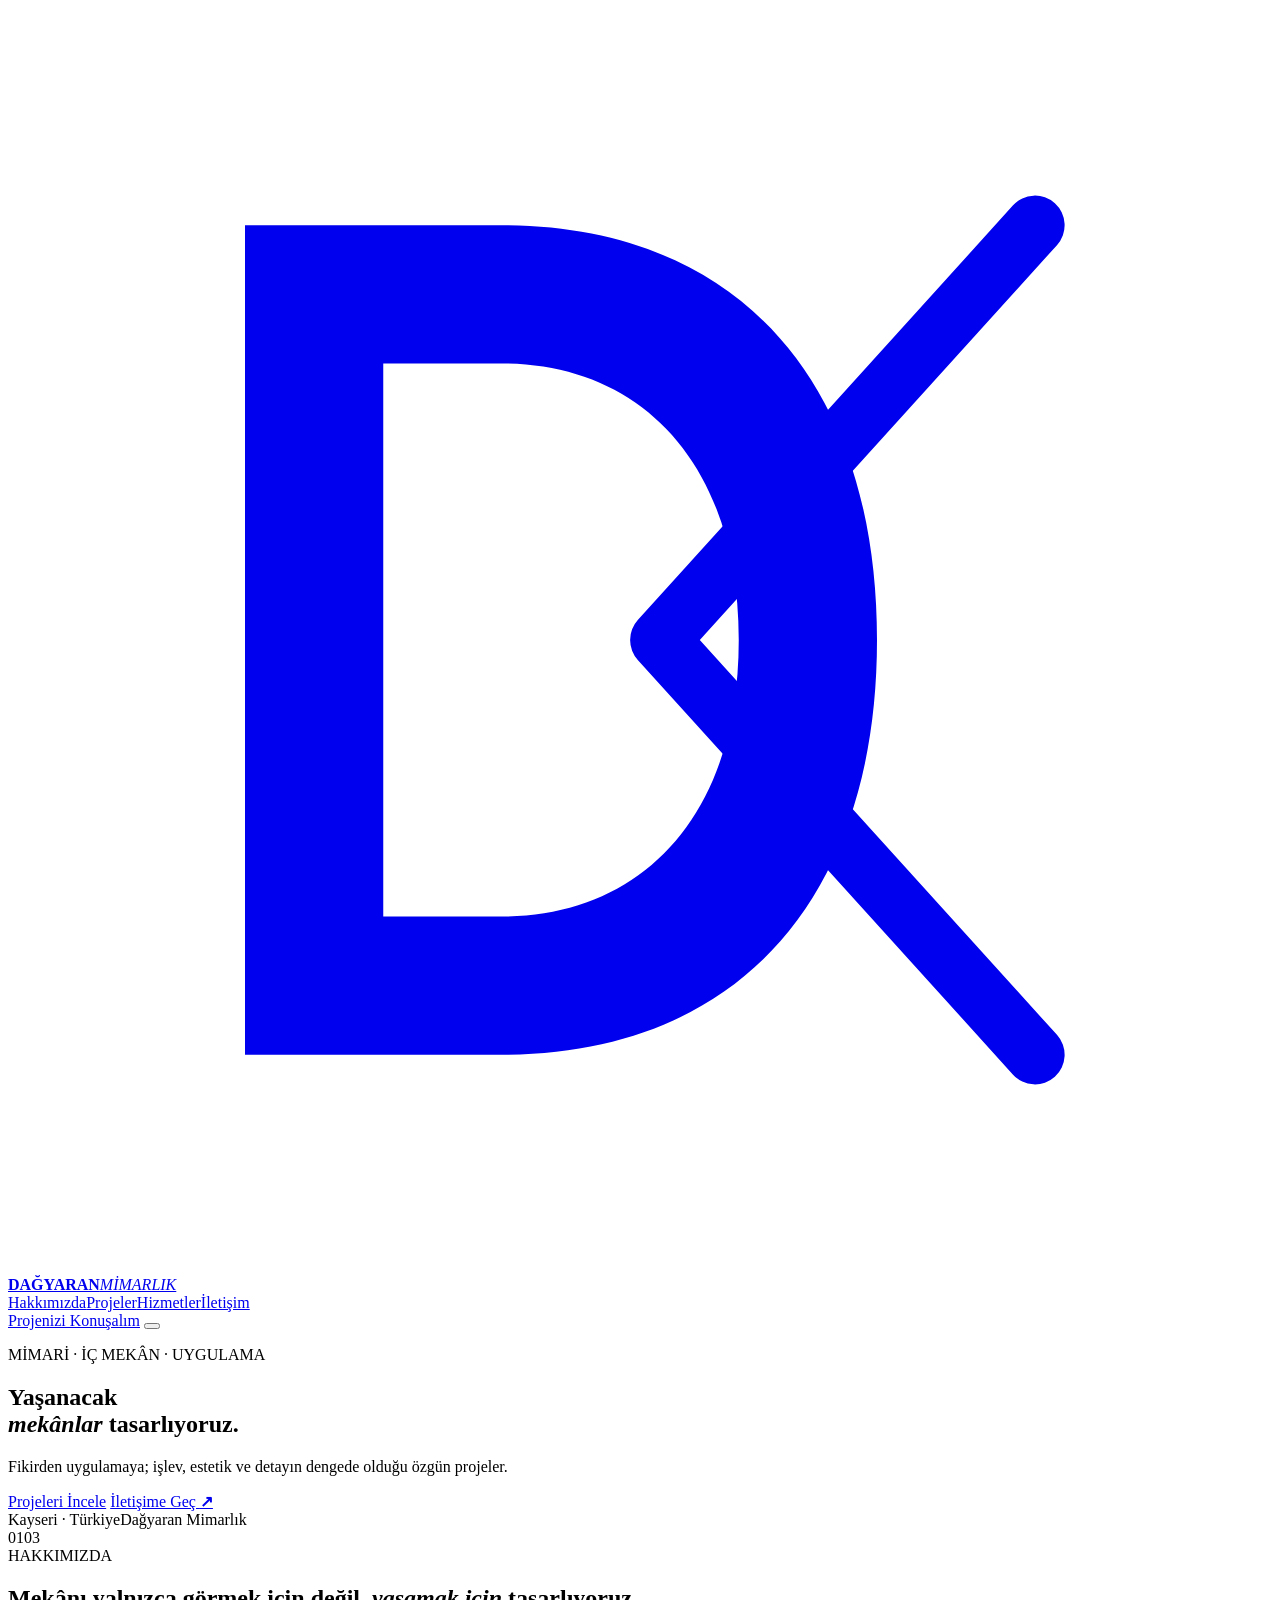
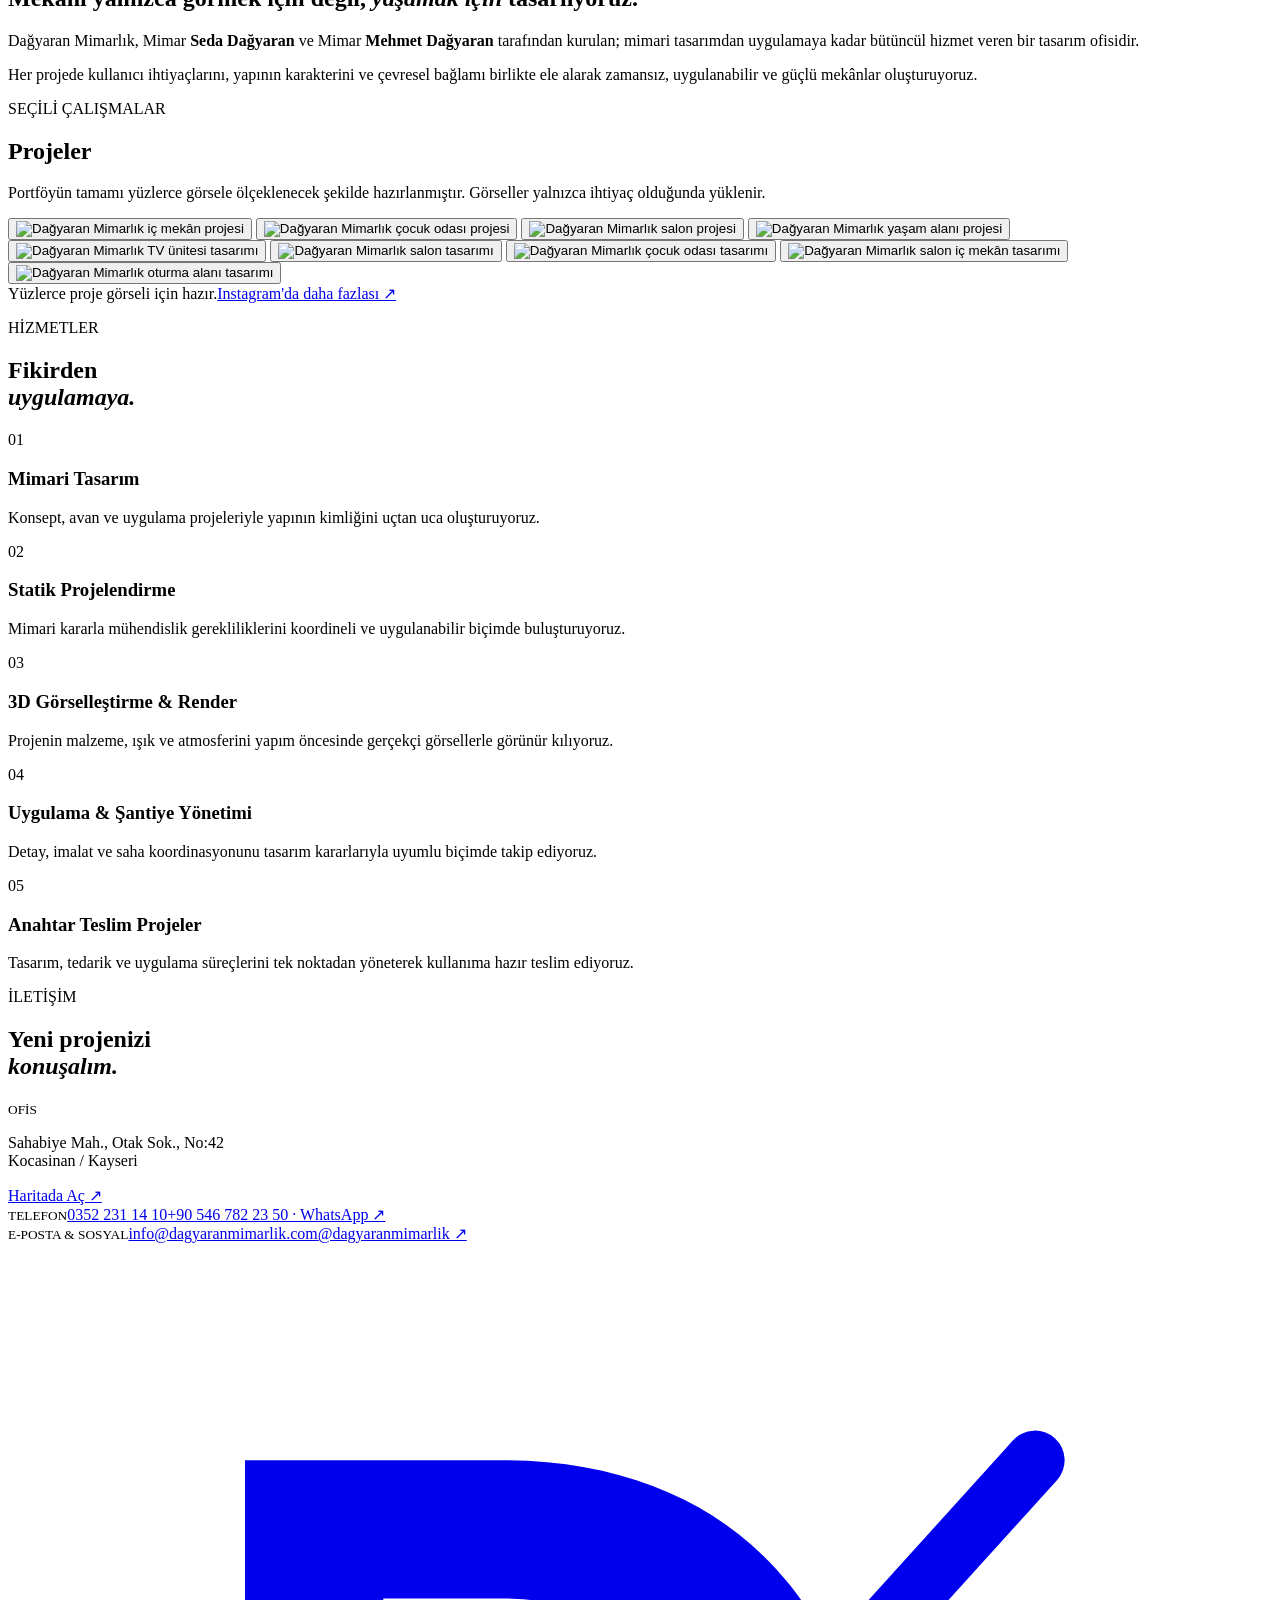
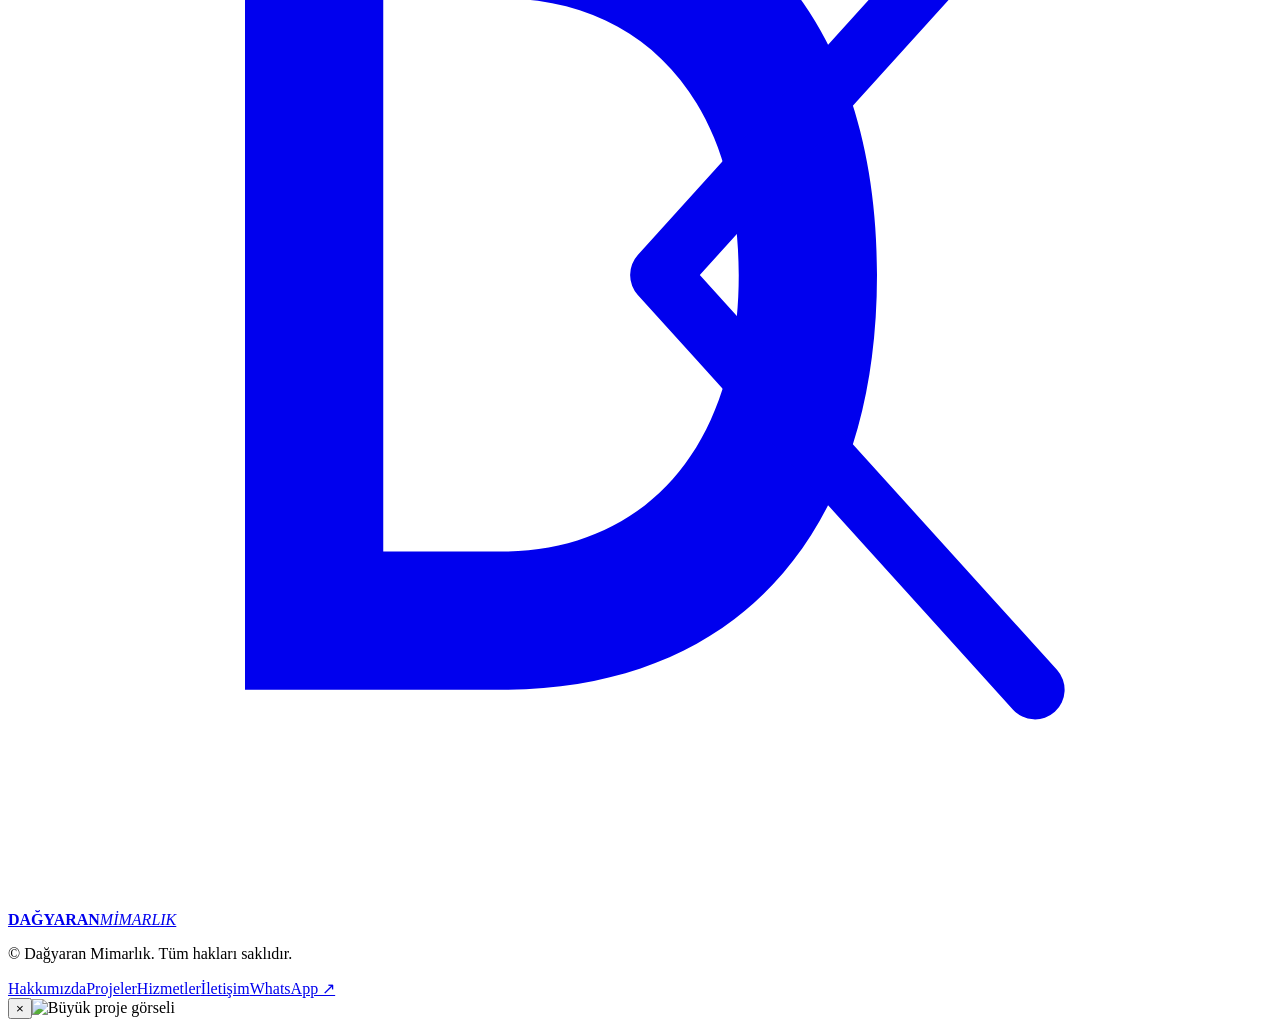
==== index.html @ 9c173f2d "Initial Dağyaran Mimarlık website" ====
<!doctype html>
<html lang="tr">
<head>
  <meta charset="utf-8" />
  <meta name="viewport" content="width=device-width,initial-scale=1" />
  <meta name="description" content="Dağyaran Mimarlık — Mimari tasarım, statik projelendirme, gerçekçi 3D görselleştirme, uygulama ve anahtar teslim projeler. Kayseri." />
  <meta name="theme-color" content="#11110f" />
  <title>Dağyaran Mimarlık | Kayseri</title>
  <link rel="preconnect" href="https://fonts.googleapis.com">
  <link rel="preconnect" href="https://fonts.gstatic.com" crossorigin>
  <link href="https://fonts.googleapis.com/css2?family=Manrope:wght@300;400;500;600&family=Playfair+Display:ital,wght@0,400;1,400&display=swap" rel="stylesheet">
  <link rel="stylesheet" href="styles.css" />
</head>
<body>
  <div class="noise" aria-hidden="true"></div>
  <header class="site-header" id="top">
    <a class="brand" href="#top" aria-label="Dağyaran Mimarlık ana sayfa">
      <span class="brand-mark" aria-hidden="true">
        <svg viewBox="0 0 64 64"><path d="M12 11v42h13c12 0 19-8 19-21S37 11 25 11H12Zm7 7h6c7 0 12 5 12 14s-5 14-12 14h-6V18Z" fill="currentColor"/><path d="M52 11 33 32l19 21" fill="none" stroke="currentColor" stroke-width="3" stroke-linecap="round" stroke-linejoin="round"/></svg>
      </span>
      <span class="brand-text"><strong>DAĞYARAN</strong><em>MİMARLIK</em></span>
    </a>
    <nav class="desktop-nav" aria-label="Ana menü">
      <a href="#about">Hakkımızda</a><a href="#projects">Projeler</a><a href="#services">Hizmetler</a><a href="#contact">İletişim</a>
    </nav>
    <a class="header-cta" href="https://wa.me/905467822350" target="_blank" rel="noreferrer">Projenizi Konuşalım</a>
    <button class="menu-btn" aria-label="Menüyü aç" aria-expanded="false"><span></span><span></span></button>
  </header>

  <main>
    <section class="hero" aria-label="Dağyaran Mimarlık">
      <div class="hero-slider" aria-hidden="true">
        <div class="hero-slide active" style="background-image:url('assets/projects/project-01.jpg')"></div>
        <div class="hero-slide" style="background-image:url('assets/projects/project-04.jpg')"></div>
        <div class="hero-slide" style="background-image:url('assets/projects/project-06.jpg')"></div>
      </div>
      <div class="hero-overlay"></div>
      <div class="hero-content reveal">
        <p class="eyebrow">MİMARİ · İÇ MEKÂN · UYGULAMA</p>
        <h1>Yaşanacak<br><em>mekânlar</em> tasarlıyoruz.</h1>
        <p class="hero-copy">Fikirden uygulamaya; işlev, estetik ve detayın dengede olduğu özgün projeler.</p>
        <div class="hero-actions">
          <a class="button light" href="#projects">Projeleri İncele</a>
          <a class="text-link" href="#contact">İletişime Geç <b>↗</b></a>
        </div>
      </div>
      <div class="hero-side reveal delay-1"><span>Kayseri · Türkiye</span><span>Dağyaran Mimarlık</span></div>
      <div class="hero-counter"><span id="slideNo">01</span><i></i><span>03</span></div>
    </section>

    <section class="statement section" id="about">
      <div class="section-kicker reveal">HAKKIMIZDA</div>
      <div class="statement-grid">
        <h2 class="reveal">Mekânı yalnızca görmek için değil, <em>yaşamak için</em> tasarlıyoruz.</h2>
        <div class="statement-copy reveal delay-1">
          <p>Dağyaran Mimarlık, Mimar <strong>Seda Dağyaran</strong> ve Mimar <strong>Mehmet Dağyaran</strong> tarafından kurulan; mimari tasarımdan uygulamaya kadar bütüncül hizmet veren bir tasarım ofisidir.</p>
          <p>Her projede kullanıcı ihtiyaçlarını, yapının karakterini ve çevresel bağlamı birlikte ele alarak zamansız, uygulanabilir ve güçlü mekânlar oluşturuyoruz.</p>
        </div>
      </div>
    </section>

    <section class="projects section" id="projects">
      <div class="section-head reveal">
        <div><p class="section-kicker">SEÇİLİ ÇALIŞMALAR</p><h2>Projeler</h2></div>
        <p>Portföyün tamamı yüzlerce görsele ölçeklenecek şekilde hazırlanmıştır. Görseller yalnızca ihtiyaç olduğunda yüklenir.</p>
      </div>
      <div class="gallery" id="gallery">
        <button class="gallery-item tall reveal" data-full="assets/projects/project-01.jpg" aria-label="Proje görselini büyüt"><img loading="lazy" src="assets/projects/project-01.jpg" alt="Dağyaran Mimarlık iç mekân projesi" /></button>
        <button class="gallery-item reveal delay-1" data-full="assets/projects/project-02.jpg" aria-label="Proje görselini büyüt"><img loading="lazy" src="assets/projects/project-02.jpg" alt="Dağyaran Mimarlık çocuk odası projesi" /></button>
        <button class="gallery-item reveal delay-2" data-full="assets/projects/project-03.jpg" aria-label="Proje görselini büyüt"><img loading="lazy" src="assets/projects/project-03.jpg" alt="Dağyaran Mimarlık salon projesi" /></button>
        <button class="gallery-item wide reveal" data-full="assets/projects/project-04.jpg" aria-label="Proje görselini büyüt"><img loading="lazy" src="assets/projects/project-04.jpg" alt="Dağyaran Mimarlık yaşam alanı projesi" /></button>
        <button class="gallery-item reveal delay-1" data-full="assets/projects/project-05.jpg" aria-label="Proje görselini büyüt"><img loading="lazy" src="assets/projects/project-05.jpg" alt="Dağyaran Mimarlık TV ünitesi tasarımı" /></button>
        <button class="gallery-item tall reveal delay-2" data-full="assets/projects/project-06.jpg" aria-label="Proje görselini büyüt"><img loading="lazy" src="assets/projects/project-06.jpg" alt="Dağyaran Mimarlık salon tasarımı" /></button>
        <button class="gallery-item reveal" data-full="assets/projects/project-07.jpg" aria-label="Proje görselini büyüt"><img loading="lazy" src="assets/projects/project-07.jpg" alt="Dağyaran Mimarlık çocuk odası tasarımı" /></button>
        <button class="gallery-item wide reveal delay-1" data-full="assets/projects/project-08.jpg" aria-label="Proje görselini büyüt"><img loading="lazy" src="assets/projects/project-08.jpg" alt="Dağyaran Mimarlık salon iç mekân tasarımı" /></button>
        <button class="gallery-item reveal delay-2" data-full="assets/projects/project-09.jpg" aria-label="Proje görselini büyüt"><img loading="lazy" src="assets/projects/project-09.jpg" alt="Dağyaran Mimarlık oturma alanı tasarımı" /></button>
      </div>
      <div class="projects-note reveal"><span>Yüzlerce proje görseli için hazır.</span><a href="https://www.instagram.com/dagyaranmimarlik/" target="_blank" rel="noreferrer">Instagram'da daha fazlası ↗</a></div>
    </section>

    <section class="services" id="services">
      <div class="services-inner section">
        <div class="services-title reveal"><p class="section-kicker light">HİZMETLER</p><h2>Fikirden<br><em>uygulamaya.</em></h2></div>
        <div class="service-list reveal delay-1">
          <div><span>01</span><h3>Mimari Tasarım</h3><p>Konsept, avan ve uygulama projeleriyle yapının kimliğini uçtan uca oluşturuyoruz.</p></div>
          <div><span>02</span><h3>Statik Projelendirme</h3><p>Mimari kararla mühendislik gerekliliklerini koordineli ve uygulanabilir biçimde buluşturuyoruz.</p></div>
          <div><span>03</span><h3>3D Görselleştirme & Render</h3><p>Projenin malzeme, ışık ve atmosferini yapım öncesinde gerçekçi görsellerle görünür kılıyoruz.</p></div>
          <div><span>04</span><h3>Uygulama & Şantiye Yönetimi</h3><p>Detay, imalat ve saha koordinasyonunu tasarım kararlarıyla uyumlu biçimde takip ediyoruz.</p></div>
          <div><span>05</span><h3>Anahtar Teslim Projeler</h3><p>Tasarım, tedarik ve uygulama süreçlerini tek noktadan yöneterek kullanıma hazır teslim ediyoruz.</p></div>
        </div>
      </div>
    </section>

    <section class="contact section" id="contact">
      <div class="contact-title reveal"><p class="section-kicker">İLETİŞİM</p><h2>Yeni projenizi<br><em>konuşalım.</em></h2></div>
      <div class="contact-grid reveal delay-1">
        <div><small>OFİS</small><p>Sahabiye Mah., Otak Sok., No:42<br>Kocasinan / Kayseri</p><a href="https://www.google.com/maps/search/?api=1&query=Sahabiye+Mah.+Otak+Sok.+No%3A42+Kocasinan+Kayseri" target="_blank" rel="noreferrer">Haritada Aç ↗</a></div>
        <div><small>TELEFON</small><a href="tel:+903522311410">0352 231 14 10</a><a href="https://wa.me/905467822350" target="_blank" rel="noreferrer">+90 546 782 23 50 · WhatsApp ↗</a></div>
        <div><small>E-POSTA & SOSYAL</small><a href="mailto:info@dagyaranmimarlik.com">info@dagyaranmimarlik.com</a><a href="https://www.instagram.com/dagyaranmimarlik/" target="_blank" rel="noreferrer">@dagyaranmimarlik ↗</a></div>
      </div>
    </section>
  </main>

  <footer>
    <a class="brand footer-brand" href="#top"><span class="brand-mark"><svg viewBox="0 0 64 64"><path d="M12 11v42h13c12 0 19-8 19-21S37 11 25 11H12Zm7 7h6c7 0 12 5 12 14s-5 14-12 14h-6V18Z" fill="currentColor"/><path d="M52 11 33 32l19 21" fill="none" stroke="currentColor" stroke-width="3" stroke-linecap="round" stroke-linejoin="round"/></svg></span><span class="brand-text"><strong>DAĞYARAN</strong><em>MİMARLIK</em></span></a>
    <p>© <span id="year"></span> Dağyaran Mimarlık. Tüm hakları saklıdır.</p>
  </footer>

  <div class="mobile-menu" aria-hidden="true"><a href="#about">Hakkımızda</a><a href="#projects">Projeler</a><a href="#services">Hizmetler</a><a href="#contact">İletişim</a><a href="https://wa.me/905467822350" target="_blank" rel="noreferrer">WhatsApp ↗</a></div>
  <div class="lightbox" aria-hidden="true"><button class="lightbox-close" aria-label="Görseli kapat">×</button><img src="" alt="Büyük proje görseli" /></div>
  <script src="script.js"></script>
</body>
</html>
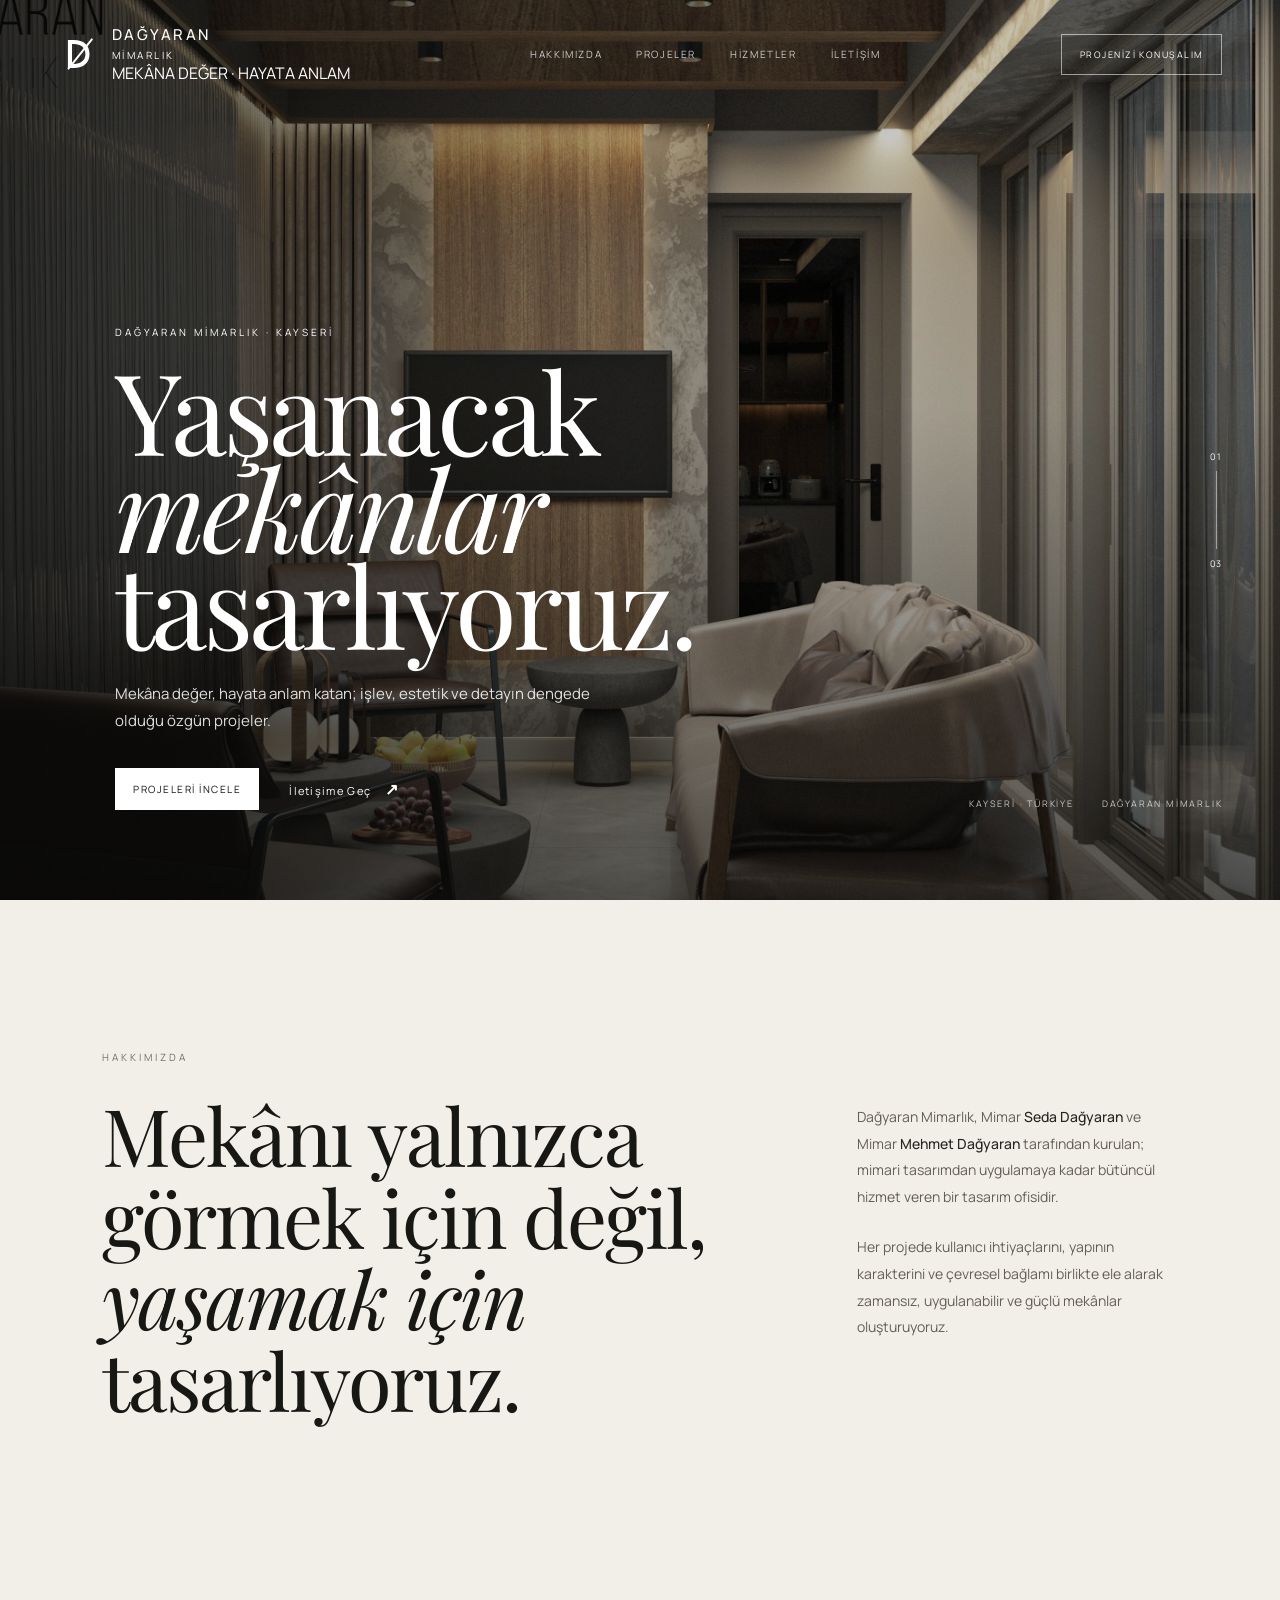
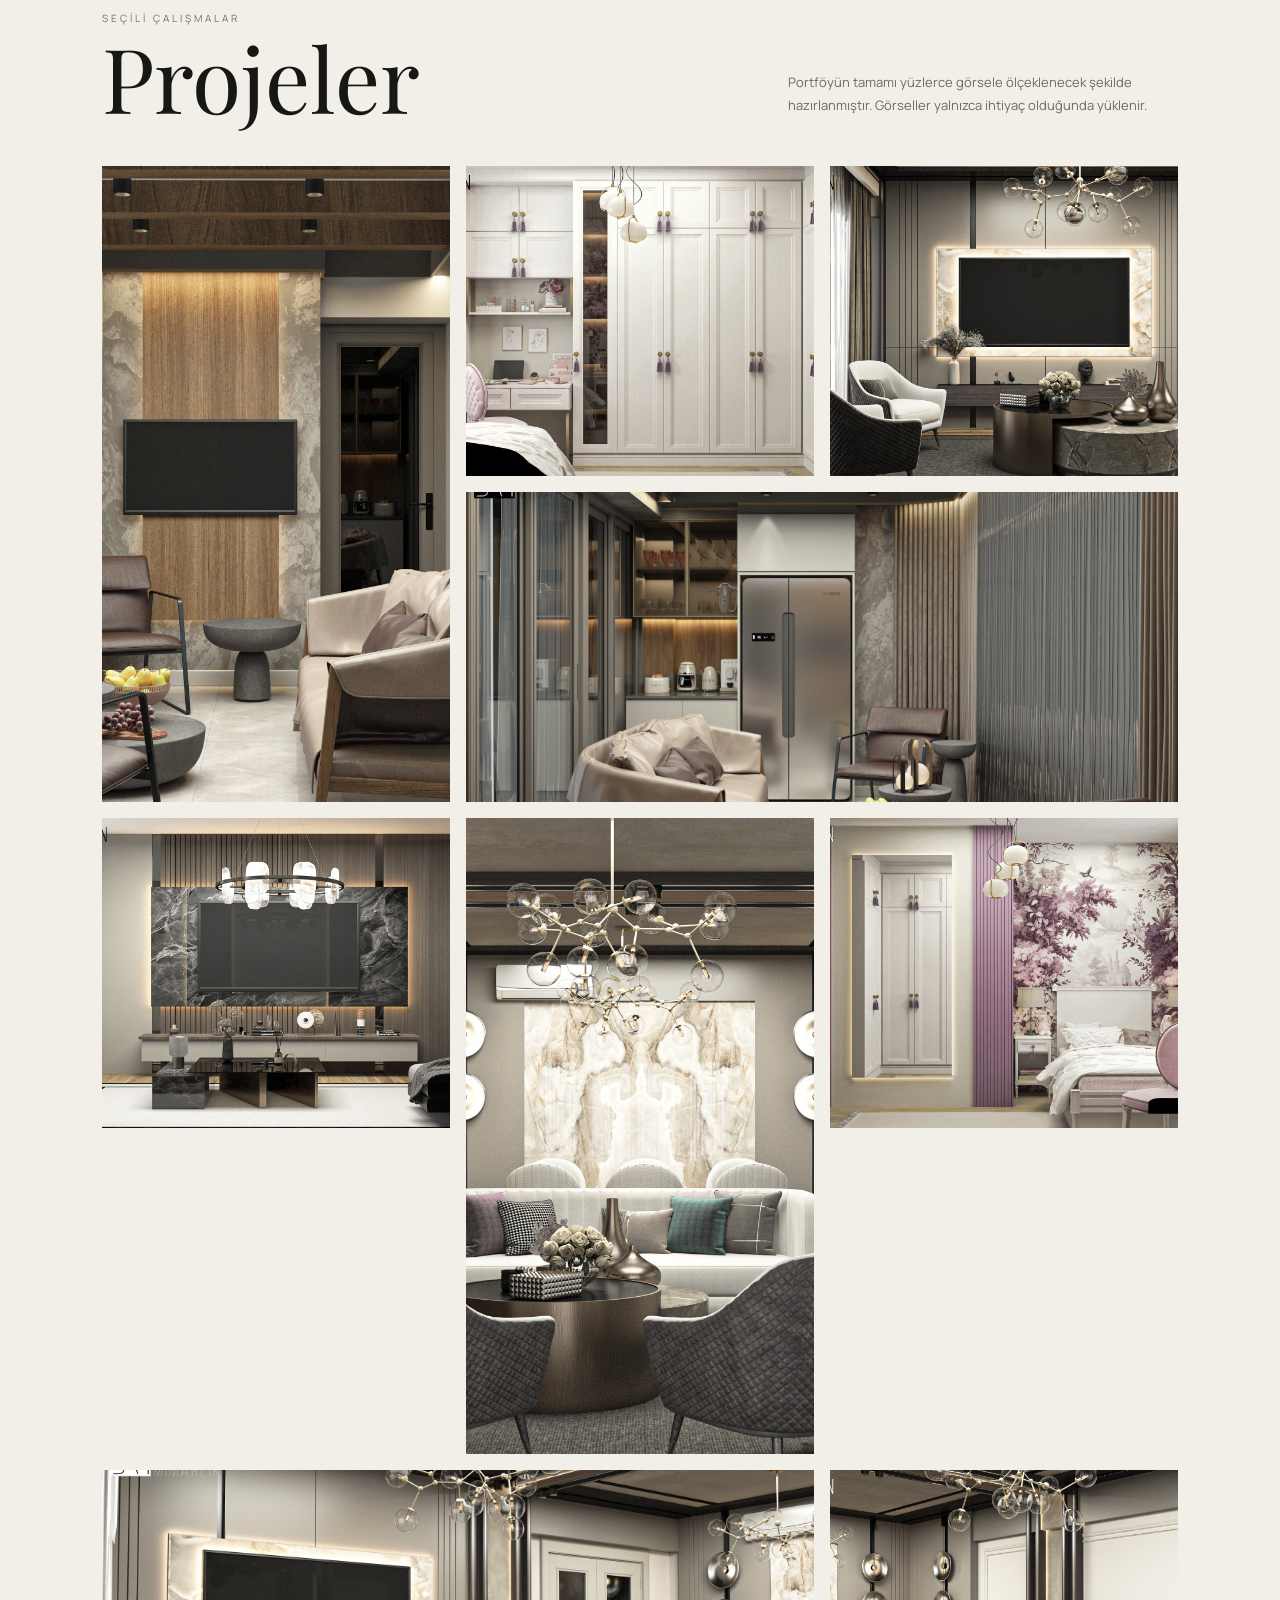
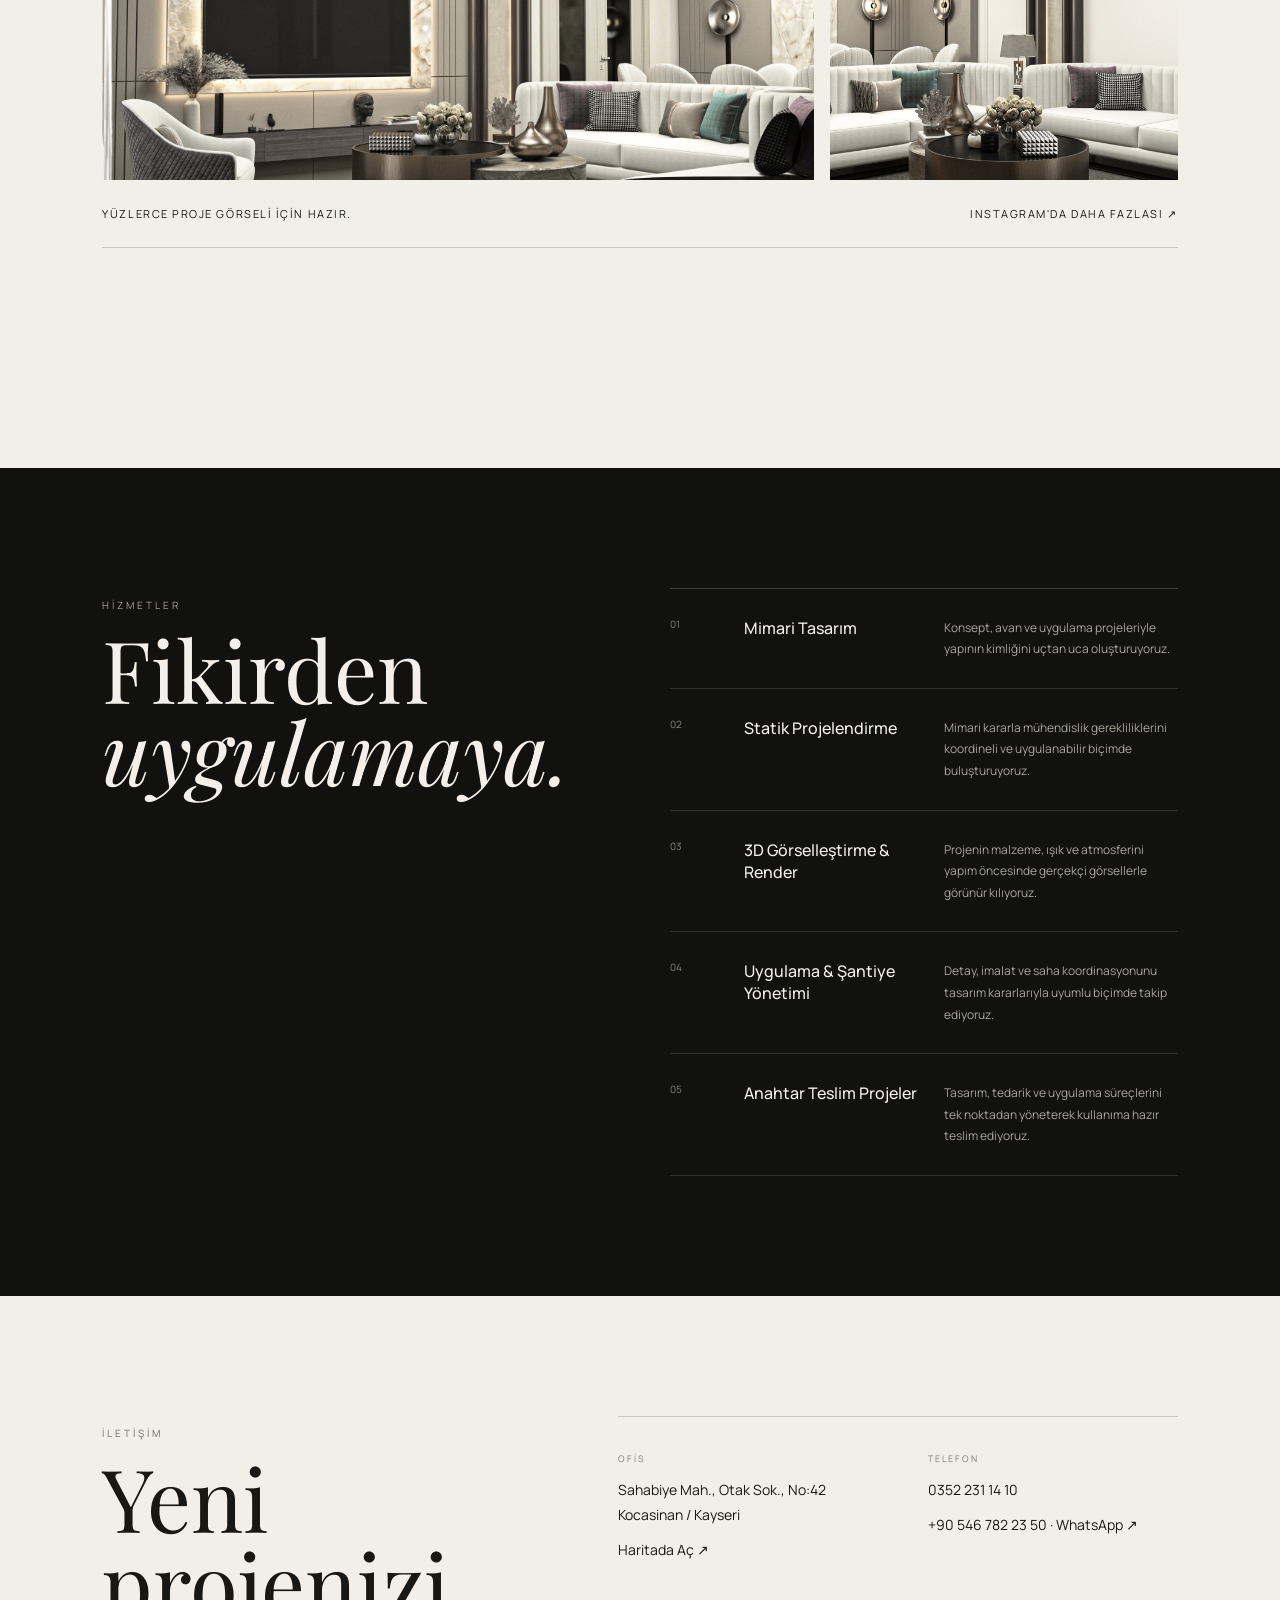
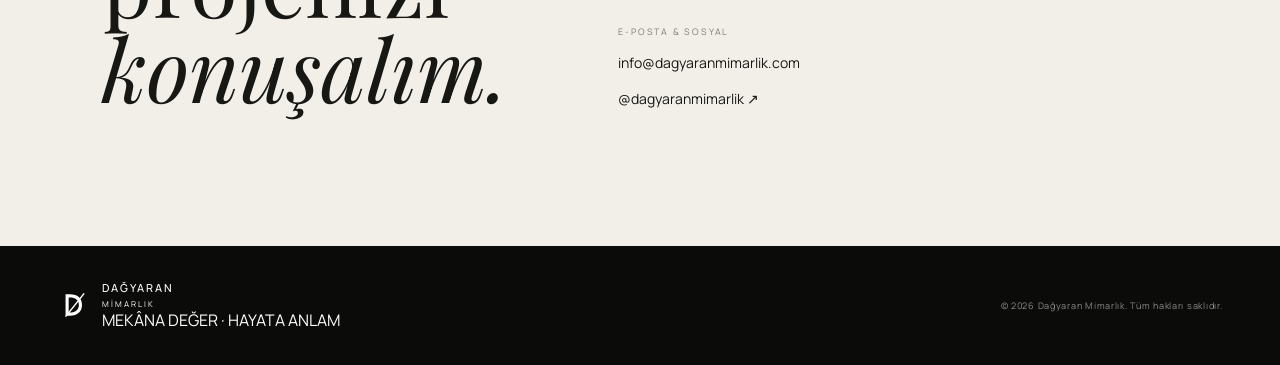
==== commit ac6032b7: "Apply Dağyaran brand identity and monogram" ====
--- a/index.html
+++ b/index.html
@@ -4,11 +4,12 @@
   <meta charset="utf-8" />
   <meta name="viewport" content="width=device-width,initial-scale=1" />
   <meta name="description" content="Dağyaran Mimarlık — Mimari tasarım, statik projelendirme, gerçekçi 3D görselleştirme, uygulama ve anahtar teslim projeler. Kayseri." />
-  <meta name="theme-color" content="#11110f" />
+  <meta name="theme-color" content="#1A1A1A" />
   <title>Dağyaran Mimarlık | Kayseri</title>
   <link rel="preconnect" href="https://fonts.googleapis.com">
   <link rel="preconnect" href="https://fonts.gstatic.com" crossorigin>
   <link href="https://fonts.googleapis.com/css2?family=Manrope:wght@300;400;500;600&family=Playfair+Display:ital,wght@0,400;1,400&display=swap" rel="stylesheet">
+  <link rel="icon" type="image/svg+xml" href="favicon.svg" />
   <link rel="stylesheet" href="styles.css" />
 </head>
 <body>
@@ -16,9 +17,12 @@
   <header class="site-header" id="top">
     <a class="brand" href="#top" aria-label="Dağyaran Mimarlık ana sayfa">
       <span class="brand-mark" aria-hidden="true">
-        <svg viewBox="0 0 64 64"><path d="M12 11v42h13c12 0 19-8 19-21S37 11 25 11H12Zm7 7h6c7 0 12 5 12 14s-5 14-12 14h-6V18Z" fill="currentColor"/><path d="M52 11 33 32l19 21" fill="none" stroke="currentColor" stroke-width="3" stroke-linecap="round" stroke-linejoin="round"/></svg>
+        <svg viewBox="0 0 72 72" role="img" aria-label="Dağyaran monogram">
+          <path d="M17 12v48h10c17 0 27-9 27-24S44 12 27 12H17Zm7 7h3c12 0 20 6 20 17s-8 17-20 17h-3V19Z" fill="currentColor"/>
+          <path d="M58 11 18 61" fill="none" stroke="currentColor" stroke-width="3.4" stroke-linecap="round"/>
+        </svg>
       </span>
-      <span class="brand-text"><strong>DAĞYARAN</strong><em>MİMARLIK</em></span>
+      <span class="brand-lockup"><span class="brand-text"><strong>DAĞYARAN</strong><em>MİMARLIK</em></span><span class="brand-tagline">MEKÂNA DEĞER · HAYATA ANLAM</span></span>
     </a>
     <nav class="desktop-nav" aria-label="Ana menü">
       <a href="#about">Hakkımızda</a><a href="#projects">Projeler</a><a href="#services">Hizmetler</a><a href="#contact">İletişim</a>
@@ -36,9 +40,9 @@
       </div>
       <div class="hero-overlay"></div>
       <div class="hero-content reveal">
-        <p class="eyebrow">MİMARİ · İÇ MEKÂN · UYGULAMA</p>
+        <p class="eyebrow">DAĞYARAN MİMARLIK · KAYSERİ</p>
         <h1>Yaşanacak<br><em>mekânlar</em> tasarlıyoruz.</h1>
-        <p class="hero-copy">Fikirden uygulamaya; işlev, estetik ve detayın dengede olduğu özgün projeler.</p>
+        <p class="hero-copy">Mekâna değer, hayata anlam katan; işlev, estetik ve detayın dengede olduğu özgün projeler.</p>
         <div class="hero-actions">
           <a class="button light" href="#projects">Projeleri İncele</a>
           <a class="text-link" href="#contact">İletişime Geç <b>↗</b></a>
@@ -102,7 +106,7 @@
   </main>
 
   <footer>
-    <a class="brand footer-brand" href="#top"><span class="brand-mark"><svg viewBox="0 0 64 64"><path d="M12 11v42h13c12 0 19-8 19-21S37 11 25 11H12Zm7 7h6c7 0 12 5 12 14s-5 14-12 14h-6V18Z" fill="currentColor"/><path d="M52 11 33 32l19 21" fill="none" stroke="currentColor" stroke-width="3" stroke-linecap="round" stroke-linejoin="round"/></svg></span><span class="brand-text"><strong>DAĞYARAN</strong><em>MİMARLIK</em></span></a>
+    <a class="brand footer-brand" href="#top"><span class="brand-mark"><svg viewBox="0 0 72 72"><path d="M17 12v48h10c17 0 27-9 27-24S44 12 27 12H17Zm7 7h3c12 0 20 6 20 17s-8 17-20 17h-3V19Z" fill="currentColor"/><path d="M58 11 18 61" fill="none" stroke="currentColor" stroke-width="3.4" stroke-linecap="round"/></svg></span><span class="brand-lockup"><span class="brand-text"><strong>DAĞYARAN</strong><em>MİMARLIK</em></span><span class="brand-tagline">MEKÂNA DEĞER · HAYATA ANLAM</span></span></a>
     <p>© <span id="year"></span> Dağyaran Mimarlık. Tüm hakları saklıdır.</p>
   </footer>
 
--- a/styles.css
+++ b/styles.css
@@ -0,0 +1 @@
+:root{--ink:#171714;--paper:#f2efe8;--cream:#e6e0d4;--warm:#b99b71;--line:rgba(23,23,20,.18);--dark:#11110f}*{box-sizing:border-box}html{scroll-behavior:smooth}body{margin:0;background:var(--paper);color:var(--ink);font-family:Manrope,Arial,sans-serif;overflow-x:hidden}.noise{position:fixed;inset:0;pointer-events:none;z-index:999;opacity:.025}.site-header{position:absolute;top:0;left:0;width:100%;z-index:30;padding:24px 4.5vw;display:grid;grid-template-columns:auto 1fr auto;gap:44px;align-items:center;color:#fff}.brand{display:flex;align-items:center;gap:12px;color:inherit;text-decoration:none}.brand-mark{width:42px;height:42px;display:block}.brand-mark svg{width:100%;height:100%}.brand-text{display:flex;flex-direction:column;letter-spacing:.25em;font-size:10px}.brand-text strong{font-size:15px;font-weight:500}.brand-text em{font-style:normal;margin-top:3px}.desktop-nav{display:flex;justify-content:center;gap:34px}.desktop-nav a{color:inherit;text-decoration:none;text-transform:uppercase;font-size:10px;letter-spacing:.16em;opacity:.75;transition:.25s}.desktop-nav a:hover{opacity:1}.header-cta{border:1px solid rgba(255,255,255,.55);padding:13px 18px;color:#fff;text-decoration:none;text-transform:uppercase;font-size:9px;letter-spacing:.16em;transition:.25s}.header-cta:hover{background:#fff;color:#111}.menu-btn{display:none;background:none;border:0;width:42px;height:42px;position:relative}.menu-btn span{position:absolute;width:24px;height:1px;background:#fff;left:9px}.menu-btn span:first-child{top:16px}.menu-btn span:last-child{top:24px}.hero{height:100svh;min-height:690px;position:relative;color:white;overflow:hidden;display:flex;align-items:flex-end}.hero-slider,.hero-slide,.hero-overlay{position:absolute;inset:0}.hero-slide{background-size:cover;background-position:center;opacity:0;transform:scale(1.035);transition:opacity 1.2s ease,transform 6.5s ease}.hero-slide.active{opacity:1;transform:scale(1.09)}.hero-overlay{background:linear-gradient(90deg,rgba(9,9,8,.73) 0%,rgba(9,9,8,.28) 50%,rgba(9,9,8,.16) 100%),linear-gradient(0deg,rgba(8,8,7,.55),transparent 55%)}.hero-content{position:relative;z-index:3;padding:0 0 10vh 9vw;max-width:920px}.eyebrow,.section-kicker{font-size:10px;letter-spacing:.3em;text-transform:uppercase}.hero h1,.statement h2,.projects h2,.services h2,.contact h2{font-family:'Playfair Display',serif;font-weight:400}.hero h1{font-size:clamp(62px,8.8vw,132px);line-height:.86;letter-spacing:-.035em;margin:22px 0 28px}.hero h1 em,.statement h2 em,.services h2 em,.contact h2 em{font-weight:400}.hero-copy{max-width:520px;font-size:15px;line-height:1.8;color:rgba(255,255,255,.86)}.hero-actions{display:flex;align-items:center;gap:30px;margin-top:34px}.button{display:inline-flex;padding:14px 18px;text-decoration:none;text-transform:uppercase;font-size:10px;letter-spacing:.15em}.button.light{background:#fff;color:#111}.text-link{color:#fff;text-decoration:none;font-size:11px;letter-spacing:.12em}.text-link b{margin-left:10px;font-size:16px}.hero-side{position:absolute;z-index:3;right:4.5vw;bottom:10vh;display:flex;gap:28px;transform:rotate(-90deg) translateX(100%);transform-origin:right bottom;font-size:9px;text-transform:uppercase;letter-spacing:.2em;color:rgba(255,255,255,.72)}.hero-counter{position:absolute;z-index:3;right:4.5vw;top:50%;display:flex;flex-direction:column;align-items:center;gap:8px;font-size:9px;letter-spacing:.15em}.hero-counter i{display:block;width:1px;height:78px;background:rgba(255,255,255,.45)}.section{padding:120px 8vw}.section-kicker{color:#746e63}.statement{padding-top:150px;padding-bottom:150px}.statement-grid{display:grid;grid-template-columns:1.35fr .65fr;gap:90px;margin-top:30px}.statement h2{font-size:clamp(48px,6.2vw,90px);line-height:1.03;letter-spacing:-.025em;margin:0;max-width:920px}.statement-copy{padding-top:10px}.statement-copy p{font-size:14px;line-height:1.9;color:#645f56;margin:0 0 24px}.statement-copy strong{color:#27241f;font-weight:500}.projects{padding-top:30px}.section-head{display:flex;align-items:flex-end;justify-content:space-between;gap:60px;margin-bottom:48px}.projects h2{font-size:clamp(54px,7vw,100px);line-height:.9;margin:12px 0 0}.section-head>p{max-width:390px;margin:0;font-size:13px;line-height:1.8;color:#6e685e}.gallery{display:grid;grid-template-columns:repeat(3,1fr);grid-auto-rows:310px;gap:16px}.gallery-item{border:0;padding:0;background:#d8d2c7;overflow:hidden;cursor:zoom-in;position:relative}.gallery-item.tall{grid-row:span 2}.gallery-item.wide{grid-column:span 2}.gallery-item img{width:100%;height:100%;object-fit:cover;display:block;transition:transform .9s cubic-bezier(.2,.65,.2,1),filter .4s}.gallery-item:hover img{transform:scale(1.035);filter:brightness(.88)}.gallery-item:after{content:'↗';position:absolute;right:18px;bottom:16px;width:35px;height:35px;border:1px solid rgba(255,255,255,.65);display:grid;place-items:center;color:white;opacity:0;transform:translateY(8px);transition:.3s}.gallery-item:hover:after{opacity:1;transform:none}.projects-note{display:flex;justify-content:space-between;align-items:center;padding:26px 0;border-bottom:1px solid var(--line);font-size:11px;text-transform:uppercase;letter-spacing:.14em}.projects-note a{color:inherit;text-decoration:none}.services{background:var(--dark);color:#f4f0e9;margin-top:100px}.services-inner{display:grid;grid-template-columns:.78fr 1.22fr;gap:100px}.section-kicker.light{color:#aaa397}.services h2{font-size:clamp(55px,6.7vw,96px);line-height:.96;margin:16px 0}.service-list{border-top:1px solid rgba(255,255,255,.2)}.service-list>div{display:grid;grid-template-columns:50px 1.05fr 1.4fr;gap:24px;padding:28px 0;border-bottom:1px solid rgba(255,255,255,.13)}.service-list span{font-size:10px;color:#8a867f}.service-list h3{font-size:16px;font-weight:500;margin:0}.service-list p{font-size:12px;line-height:1.8;color:#aaa59e;margin:0}.contact{display:grid;grid-template-columns:.8fr 1.2fr;gap:110px;align-items:start}.contact h2{font-size:clamp(54px,6.8vw,96px);line-height:.98;margin:15px 0}.contact-grid{display:grid;grid-template-columns:1fr 1fr;gap:46px 60px;border-top:1px solid var(--line);padding-top:28px}.contact-grid>div:last-child{grid-column:1/-1}.contact-grid small{font-size:9px;letter-spacing:.2em;color:#827a6f}.contact-grid p,.contact-grid a{font-size:14px;line-height:1.8;color:var(--ink);text-decoration:none;display:block;margin:10px 0}.contact-grid a:hover{text-decoration:underline}footer{padding:34px 4.5vw;background:#0b0b0a;color:white;display:flex;align-items:center;justify-content:space-between}.footer-brand .brand-mark{width:32px;height:32px}.footer-brand .brand-text strong{font-size:11px}.footer-brand .brand-text{font-size:8px}footer p{font-size:9px;letter-spacing:.08em;color:#8f8d87}.mobile-menu{position:fixed;inset:0;z-index:25;background:#111;color:#fff;display:flex;flex-direction:column;align-items:center;justify-content:center;gap:24px;opacity:0;pointer-events:none;transition:.35s}.mobile-menu.open{opacity:1;pointer-events:auto}.mobile-menu a{color:#fff;text-decoration:none;font-family:'Playfair Display',serif;font-size:38px}.lightbox{position:fixed;inset:0;background:rgba(8,8,7,.94);z-index:60;display:grid;place-items:center;padding:5vw;opacity:0;pointer-events:none;transition:.3s}.lightbox.open{opacity:1;pointer-events:auto}.lightbox img{max-width:94vw;max-height:88vh;object-fit:contain;box-shadow:0 24px 80px rgba(0,0,0,.45)}.lightbox-close{position:absolute;right:24px;top:18px;background:none;border:0;color:#fff;font-size:38px;font-weight:200;cursor:pointer}.reveal{opacity:0;transform:translateY(26px);transition:opacity .9s ease,transform .9s cubic-bezier(.2,.7,.2,1)}.reveal.visible{opacity:1;transform:none}.delay-1{transition-delay:.12s}.delay-2{transition-delay:.24s}@media(max-width:1000px){.desktop-nav,.header-cta{display:none}.site-header{grid-template-columns:1fr auto}.menu-btn{display:block}.hero-content{padding-left:7vw;padding-right:7vw}.hero-side{display:none}.statement-grid,.services-inner,.contact{grid-template-columns:1fr;gap:55px}.gallery{grid-template-columns:1fr 1fr}.section{padding-left:7vw;padding-right:7vw}.service-list>div{grid-template-columns:40px 1fr}.service-list p{grid-column:2}.contact-grid{grid-template-columns:1fr 1fr}}@media(max-width:650px){.site-header{padding:18px 6vw}.brand-mark{width:36px;height:36px}.brand-text strong{font-size:12px}.hero{min-height:640px}.hero h1{font-size:18vw}.hero-copy{font-size:13px}.hero-actions{flex-direction:column;align-items:flex-start;gap:20px}.hero-counter{display:none}.section{padding:86px 6vw}.statement{padding-top:105px}.statement-grid{gap:36px}.statement h2{font-size:13vw}.section-head{align-items:flex-start;flex-direction:column;gap:20px}.gallery{grid-template-columns:1fr;grid-auto-rows:430px}.gallery-item.tall,.gallery-item.wide{grid-row:auto;grid-column:auto}.projects-note{align-items:flex-start;flex-direction:column;gap:14px}.services{margin-top:55px}.services h2,.projects h2,.contact h2{font-size:14vw}.contact-grid{grid-template-columns:1fr;gap:34px}.contact-grid>div:last-child{grid-column:auto}.mobile-menu a{font-size:33px}footer{align-items:flex-start;flex-direction:column;gap:24px}}
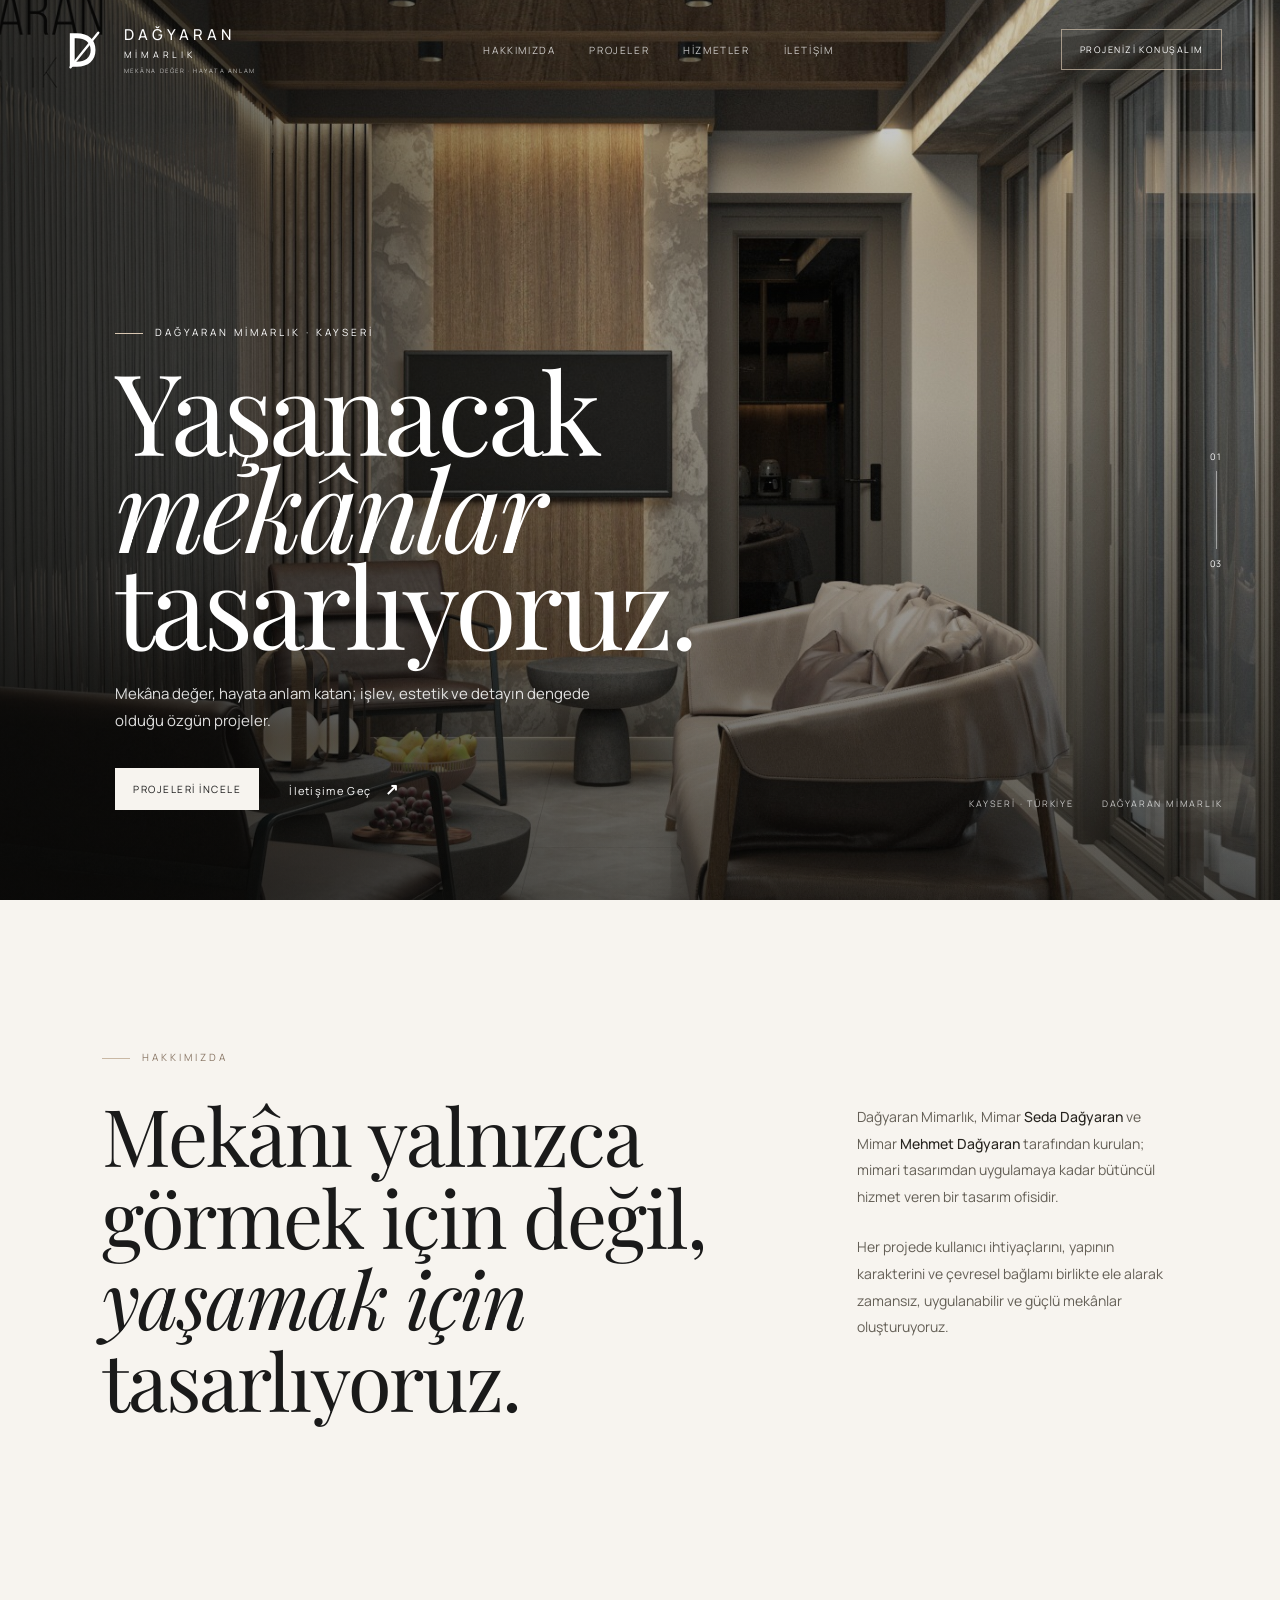
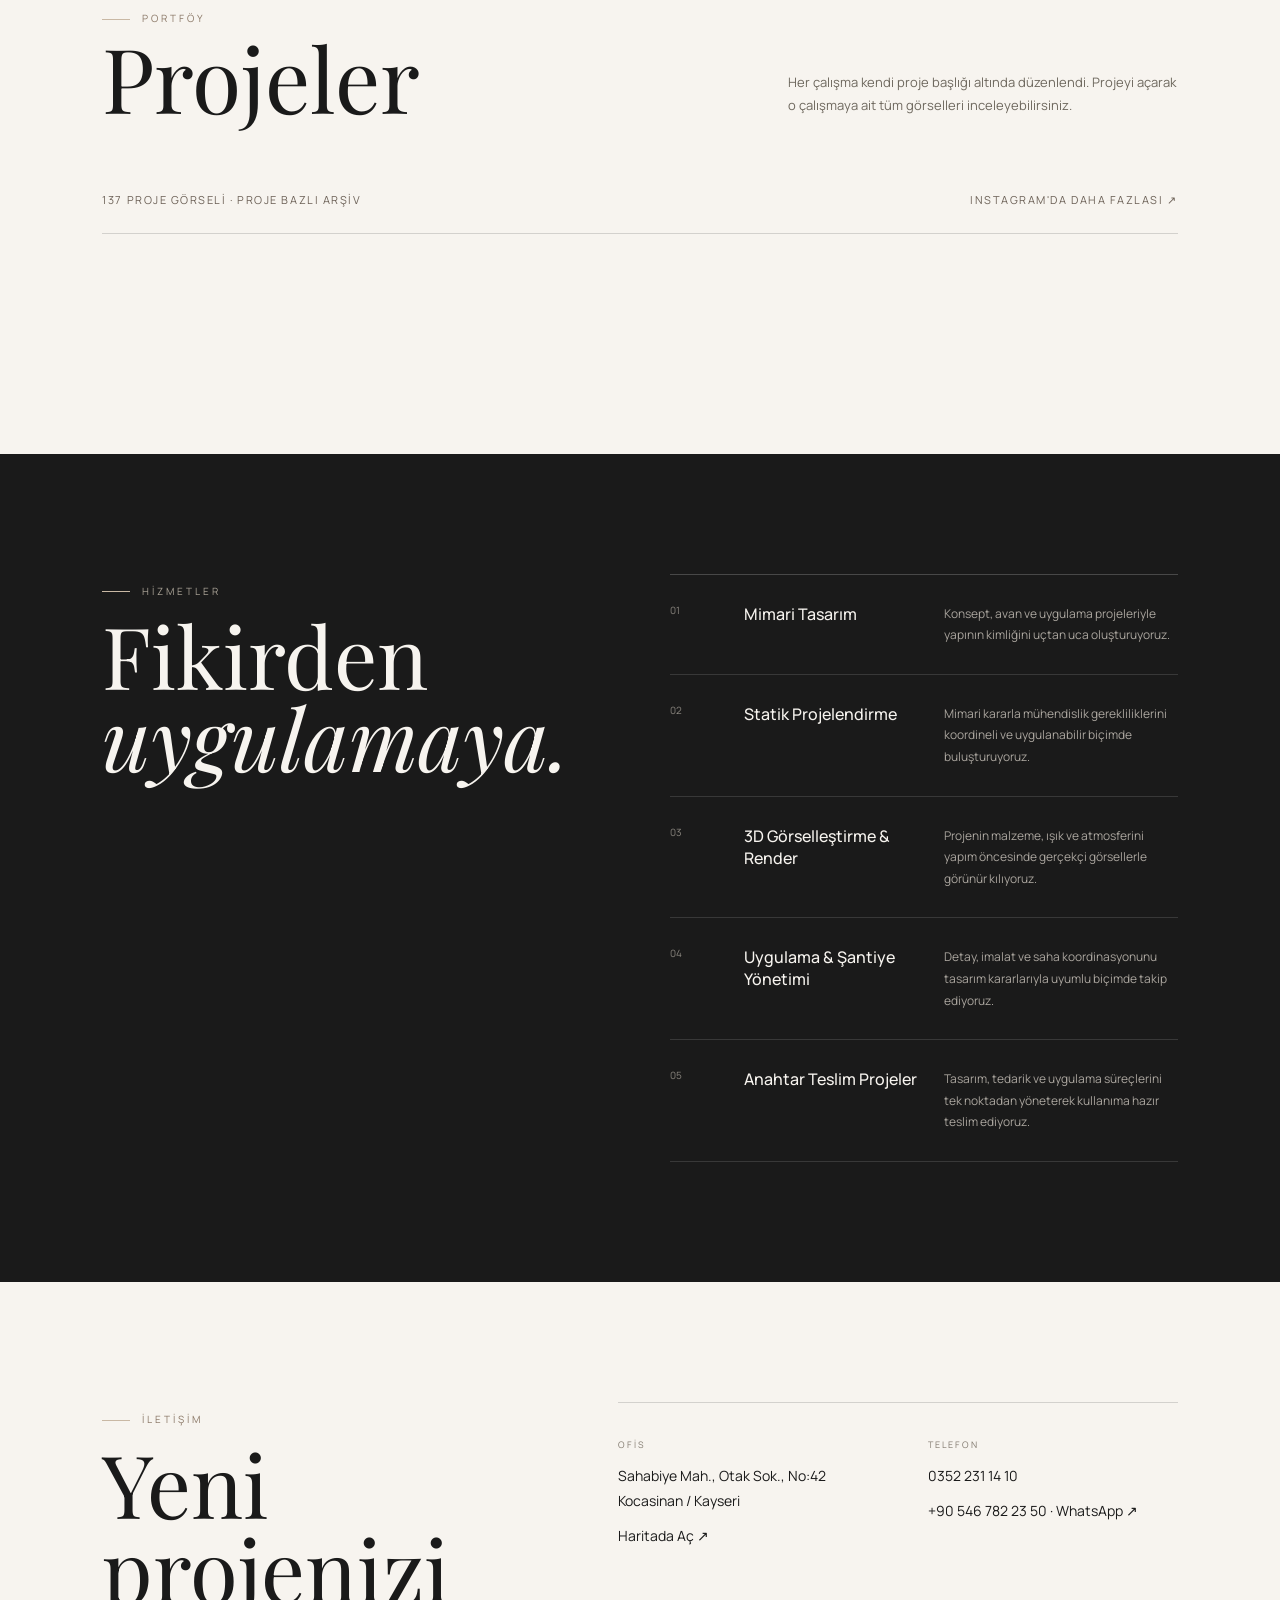
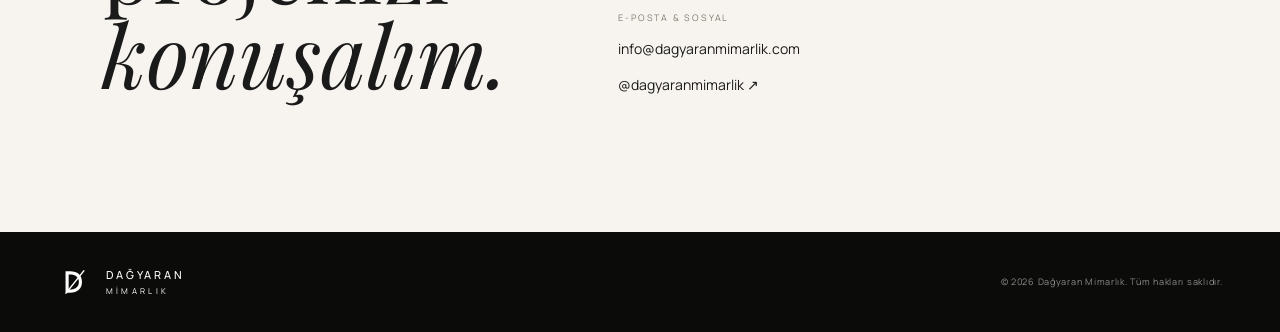
==== commit 77ea6f6e: "Projeleri proje bazli portfoy yapisina donustur" ====
--- a/index.html
+++ b/index.html
@@ -65,21 +65,11 @@
 
     <section class="projects section" id="projects">
       <div class="section-head reveal">
-        <div><p class="section-kicker">SEÇİLİ ÇALIŞMALAR</p><h2>Projeler</h2></div>
-        <p>Portföyün tamamı yüzlerce görsele ölçeklenecek şekilde hazırlanmıştır. Görseller yalnızca ihtiyaç olduğunda yüklenir.</p>
+        <div><p class="section-kicker">PORTFÖY</p><h2>Projeler</h2></div>
+        <p>Her çalışma kendi proje başlığı altında düzenlendi. Projeyi açarak o çalışmaya ait tüm görselleri inceleyebilirsiniz.</p>
       </div>
-      <div class="gallery" id="gallery">
-        <button class="gallery-item tall reveal" data-full="assets/projects/project-01.jpg" aria-label="Proje görselini büyüt"><img loading="lazy" src="assets/projects/project-01.jpg" alt="Dağyaran Mimarlık iç mekân projesi" /></button>
-        <button class="gallery-item reveal delay-1" data-full="assets/projects/project-02.jpg" aria-label="Proje görselini büyüt"><img loading="lazy" src="assets/projects/project-02.jpg" alt="Dağyaran Mimarlık çocuk odası projesi" /></button>
-        <button class="gallery-item reveal delay-2" data-full="assets/projects/project-03.jpg" aria-label="Proje görselini büyüt"><img loading="lazy" src="assets/projects/project-03.jpg" alt="Dağyaran Mimarlık salon projesi" /></button>
-        <button class="gallery-item wide reveal" data-full="assets/projects/project-04.jpg" aria-label="Proje görselini büyüt"><img loading="lazy" src="assets/projects/project-04.jpg" alt="Dağyaran Mimarlık yaşam alanı projesi" /></button>
-        <button class="gallery-item reveal delay-1" data-full="assets/projects/project-05.jpg" aria-label="Proje görselini büyüt"><img loading="lazy" src="assets/projects/project-05.jpg" alt="Dağyaran Mimarlık TV ünitesi tasarımı" /></button>
-        <button class="gallery-item tall reveal delay-2" data-full="assets/projects/project-06.jpg" aria-label="Proje görselini büyüt"><img loading="lazy" src="assets/projects/project-06.jpg" alt="Dağyaran Mimarlık salon tasarımı" /></button>
-        <button class="gallery-item reveal" data-full="assets/projects/project-07.jpg" aria-label="Proje görselini büyüt"><img loading="lazy" src="assets/projects/project-07.jpg" alt="Dağyaran Mimarlık çocuk odası tasarımı" /></button>
-        <button class="gallery-item wide reveal delay-1" data-full="assets/projects/project-08.jpg" aria-label="Proje görselini büyüt"><img loading="lazy" src="assets/projects/project-08.jpg" alt="Dağyaran Mimarlık salon iç mekân tasarımı" /></button>
-        <button class="gallery-item reveal delay-2" data-full="assets/projects/project-09.jpg" aria-label="Proje görselini büyüt"><img loading="lazy" src="assets/projects/project-09.jpg" alt="Dağyaran Mimarlık oturma alanı tasarımı" /></button>
-      </div>
-      <div class="projects-note reveal"><span>Yüzlerce proje görseli için hazır.</span><a href="https://www.instagram.com/dagyaranmimarlik/" target="_blank" rel="noreferrer">Instagram'da daha fazlası ↗</a></div>
+      <div class="project-grid" id="projectGrid" aria-live="polite"></div>
+      <div class="projects-note reveal"><span>137 proje görseli · proje bazlı arşiv</span><a href="https://www.instagram.com/dagyaranmimarlik/" target="_blank" rel="noreferrer">Instagram'da daha fazlası ↗</a></div>
     </section>
 
     <section class="services" id="services">
--- a/styles.css
+++ b/styles.css
@@ -1 +1 @@
-:root{--ink:#171714;--paper:#f2efe8;--cream:#e6e0d4;--warm:#b99b71;--line:rgba(23,23,20,.18);--dark:#11110f}*{box-sizing:border-box}html{scroll-behavior:smooth}body{margin:0;background:var(--paper);color:var(--ink);font-family:Manrope,Arial,sans-serif;overflow-x:hidden}.noise{position:fixed;inset:0;pointer-events:none;z-index:999;opacity:.025}.site-header{position:absolute;top:0;left:0;width:100%;z-index:30;padding:24px 4.5vw;display:grid;grid-template-columns:auto 1fr auto;gap:44px;align-items:center;color:#fff}.brand{display:flex;align-items:center;gap:12px;color:inherit;text-decoration:none}.brand-mark{width:42px;height:42px;display:block}.brand-mark svg{width:100%;height:100%}.brand-text{display:flex;flex-direction:column;letter-spacing:.25em;font-size:10px}.brand-text strong{font-size:15px;font-weight:500}.brand-text em{font-style:normal;margin-top:3px}.desktop-nav{display:flex;justify-content:center;gap:34px}.desktop-nav a{color:inherit;text-decoration:none;text-transform:uppercase;font-size:10px;letter-spacing:.16em;opacity:.75;transition:.25s}.desktop-nav a:hover{opacity:1}.header-cta{border:1px solid rgba(255,255,255,.55);padding:13px 18px;color:#fff;text-decoration:none;text-transform:uppercase;font-size:9px;letter-spacing:.16em;transition:.25s}.header-cta:hover{background:#fff;color:#111}.menu-btn{display:none;background:none;border:0;width:42px;height:42px;position:relative}.menu-btn span{position:absolute;width:24px;height:1px;background:#fff;left:9px}.menu-btn span:first-child{top:16px}.menu-btn span:last-child{top:24px}.hero{height:100svh;min-height:690px;position:relative;color:white;overflow:hidden;display:flex;align-items:flex-end}.hero-slider,.hero-slide,.hero-overlay{position:absolute;inset:0}.hero-slide{background-size:cover;background-position:center;opacity:0;transform:scale(1.035);transition:opacity 1.2s ease,transform 6.5s ease}.hero-slide.active{opacity:1;transform:scale(1.09)}.hero-overlay{background:linear-gradient(90deg,rgba(9,9,8,.73) 0%,rgba(9,9,8,.28) 50%,rgba(9,9,8,.16) 100%),linear-gradient(0deg,rgba(8,8,7,.55),transparent 55%)}.hero-content{position:relative;z-index:3;padding:0 0 10vh 9vw;max-width:920px}.eyebrow,.section-kicker{font-size:10px;letter-spacing:.3em;text-transform:uppercase}.hero h1,.statement h2,.projects h2,.services h2,.contact h2{font-family:'Playfair Display',serif;font-weight:400}.hero h1{font-size:clamp(62px,8.8vw,132px);line-height:.86;letter-spacing:-.035em;margin:22px 0 28px}.hero h1 em,.statement h2 em,.services h2 em,.contact h2 em{font-weight:400}.hero-copy{max-width:520px;font-size:15px;line-height:1.8;color:rgba(255,255,255,.86)}.hero-actions{display:flex;align-items:center;gap:30px;margin-top:34px}.button{display:inline-flex;padding:14px 18px;text-decoration:none;text-transform:uppercase;font-size:10px;letter-spacing:.15em}.button.light{background:#fff;color:#111}.text-link{color:#fff;text-decoration:none;font-size:11px;letter-spacing:.12em}.text-link b{margin-left:10px;font-size:16px}.hero-side{position:absolute;z-index:3;right:4.5vw;bottom:10vh;display:flex;gap:28px;transform:rotate(-90deg) translateX(100%);transform-origin:right bottom;font-size:9px;text-transform:uppercase;letter-spacing:.2em;color:rgba(255,255,255,.72)}.hero-counter{position:absolute;z-index:3;right:4.5vw;top:50%;display:flex;flex-direction:column;align-items:center;gap:8px;font-size:9px;letter-spacing:.15em}.hero-counter i{display:block;width:1px;height:78px;background:rgba(255,255,255,.45)}.section{padding:120px 8vw}.section-kicker{color:#746e63}.statement{padding-top:150px;padding-bottom:150px}.statement-grid{display:grid;grid-template-columns:1.35fr .65fr;gap:90px;margin-top:30px}.statement h2{font-size:clamp(48px,6.2vw,90px);line-height:1.03;letter-spacing:-.025em;margin:0;max-width:920px}.statement-copy{padding-top:10px}.statement-copy p{font-size:14px;line-height:1.9;color:#645f56;margin:0 0 24px}.statement-copy strong{color:#27241f;font-weight:500}.projects{padding-top:30px}.section-head{display:flex;align-items:flex-end;justify-content:space-between;gap:60px;margin-bottom:48px}.projects h2{font-size:clamp(54px,7vw,100px);line-height:.9;margin:12px 0 0}.section-head>p{max-width:390px;margin:0;font-size:13px;line-height:1.8;color:#6e685e}.gallery{display:grid;grid-template-columns:repeat(3,1fr);grid-auto-rows:310px;gap:16px}.gallery-item{border:0;padding:0;background:#d8d2c7;overflow:hidden;cursor:zoom-in;position:relative}.gallery-item.tall{grid-row:span 2}.gallery-item.wide{grid-column:span 2}.gallery-item img{width:100%;height:100%;object-fit:cover;display:block;transition:transform .9s cubic-bezier(.2,.65,.2,1),filter .4s}.gallery-item:hover img{transform:scale(1.035);filter:brightness(.88)}.gallery-item:after{content:'↗';position:absolute;right:18px;bottom:16px;width:35px;height:35px;border:1px solid rgba(255,255,255,.65);display:grid;place-items:center;color:white;opacity:0;transform:translateY(8px);transition:.3s}.gallery-item:hover:after{opacity:1;transform:none}.projects-note{display:flex;justify-content:space-between;align-items:center;padding:26px 0;border-bottom:1px solid var(--line);font-size:11px;text-transform:uppercase;letter-spacing:.14em}.projects-note a{color:inherit;text-decoration:none}.services{background:var(--dark);color:#f4f0e9;margin-top:100px}.services-inner{display:grid;grid-template-columns:.78fr 1.22fr;gap:100px}.section-kicker.light{color:#aaa397}.services h2{font-size:clamp(55px,6.7vw,96px);line-height:.96;margin:16px 0}.service-list{border-top:1px solid rgba(255,255,255,.2)}.service-list>div{display:grid;grid-template-columns:50px 1.05fr 1.4fr;gap:24px;padding:28px 0;border-bottom:1px solid rgba(255,255,255,.13)}.service-list span{font-size:10px;color:#8a867f}.service-list h3{font-size:16px;font-weight:500;margin:0}.service-list p{font-size:12px;line-height:1.8;color:#aaa59e;margin:0}.contact{display:grid;grid-template-columns:.8fr 1.2fr;gap:110px;align-items:start}.contact h2{font-size:clamp(54px,6.8vw,96px);line-height:.98;margin:15px 0}.contact-grid{display:grid;grid-template-columns:1fr 1fr;gap:46px 60px;border-top:1px solid var(--line);padding-top:28px}.contact-grid>div:last-child{grid-column:1/-1}.contact-grid small{font-size:9px;letter-spacing:.2em;color:#827a6f}.contact-grid p,.contact-grid a{font-size:14px;line-height:1.8;color:var(--ink);text-decoration:none;display:block;margin:10px 0}.contact-grid a:hover{text-decoration:underline}footer{padding:34px 4.5vw;background:#0b0b0a;color:white;display:flex;align-items:center;justify-content:space-between}.footer-brand .brand-mark{width:32px;height:32px}.footer-brand .brand-text strong{font-size:11px}.footer-brand .brand-text{font-size:8px}footer p{font-size:9px;letter-spacing:.08em;color:#8f8d87}.mobile-menu{position:fixed;inset:0;z-index:25;background:#111;color:#fff;display:flex;flex-direction:column;align-items:center;justify-content:center;gap:24px;opacity:0;pointer-events:none;transition:.35s}.mobile-menu.open{opacity:1;pointer-events:auto}.mobile-menu a{color:#fff;text-decoration:none;font-family:'Playfair Display',serif;font-size:38px}.lightbox{position:fixed;inset:0;background:rgba(8,8,7,.94);z-index:60;display:grid;place-items:center;padding:5vw;opacity:0;pointer-events:none;transition:.3s}.lightbox.open{opacity:1;pointer-events:auto}.lightbox img{max-width:94vw;max-height:88vh;object-fit:contain;box-shadow:0 24px 80px rgba(0,0,0,.45)}.lightbox-close{position:absolute;right:24px;top:18px;background:none;border:0;color:#fff;font-size:38px;font-weight:200;cursor:pointer}.reveal{opacity:0;transform:translateY(26px);transition:opacity .9s ease,transform .9s cubic-bezier(.2,.7,.2,1)}.reveal.visible{opacity:1;transform:none}.delay-1{transition-delay:.12s}.delay-2{transition-delay:.24s}@media(max-width:1000px){.desktop-nav,.header-cta{display:none}.site-header{grid-template-columns:1fr auto}.menu-btn{display:block}.hero-content{padding-left:7vw;padding-right:7vw}.hero-side{display:none}.statement-grid,.services-inner,.contact{grid-template-columns:1fr;gap:55px}.gallery{grid-template-columns:1fr 1fr}.section{padding-left:7vw;padding-right:7vw}.service-list>div{grid-template-columns:40px 1fr}.service-list p{grid-column:2}.contact-grid{grid-template-columns:1fr 1fr}}@media(max-width:650px){.site-header{padding:18px 6vw}.brand-mark{width:36px;height:36px}.brand-text strong{font-size:12px}.hero{min-height:640px}.hero h1{font-size:18vw}.hero-copy{font-size:13px}.hero-actions{flex-direction:column;align-items:flex-start;gap:20px}.hero-counter{display:none}.section{padding:86px 6vw}.statement{padding-top:105px}.statement-grid{gap:36px}.statement h2{font-size:13vw}.section-head{align-items:flex-start;flex-direction:column;gap:20px}.gallery{grid-template-columns:1fr;grid-auto-rows:430px}.gallery-item.tall,.gallery-item.wide{grid-row:auto;grid-column:auto}.projects-note{align-items:flex-start;flex-direction:column;gap:14px}.services{margin-top:55px}.services h2,.projects h2,.contact h2{font-size:14vw}.contact-grid{grid-template-columns:1fr;gap:34px}.contact-grid>div:last-child{grid-column:auto}.mobile-menu a{font-size:33px}footer{align-items:flex-start;flex-direction:column;gap:24px}}+:root{--ink:#1A1A1A;--paper:#F7F4EF;--cream:#E8E0D6;--warm:#C9B8A4;--line:rgba(26,26,26,.16);--dark:#1A1A1A}*{box-sizing:border-box}html{scroll-behavior:smooth}body{margin:0;background:var(--paper);color:var(--ink);font-family:Manrope,Arial,sans-serif;overflow-x:hidden}.noise{position:fixed;inset:0;pointer-events:none;z-index:999;opacity:.025}.site-header{position:absolute;top:0;left:0;width:100%;z-index:30;padding:24px 4.5vw;display:grid;grid-template-columns:auto 1fr auto;gap:44px;align-items:center;color:#fff}.brand{display:flex;align-items:center;gap:16px;color:inherit;text-decoration:none}.brand-lockup{display:flex;flex-direction:column;gap:6px}.brand-tagline{font-size:6px;letter-spacing:.26em;white-space:nowrap;opacity:.68}.brand-mark{width:50px;height:50px;display:block;flex:0 0 auto}.brand-mark svg{width:100%;height:100%}.brand-text{display:flex;flex-direction:column;letter-spacing:.31em;font-size:9px}.brand-text strong{font-size:15px;font-weight:500;letter-spacing:.27em}.brand-text em{font-style:normal;margin-top:3px;letter-spacing:.42em}.desktop-nav{display:flex;justify-content:center;gap:34px}.desktop-nav a{color:inherit;text-decoration:none;text-transform:uppercase;font-size:10px;letter-spacing:.16em;opacity:.75;transition:.25s}.desktop-nav a:hover{opacity:1}.header-cta{border:1px solid rgba(255,255,255,.55);padding:13px 18px;color:#fff;text-decoration:none;text-transform:uppercase;font-size:9px;letter-spacing:.16em;transition:.25s}.header-cta:hover{background:#fff;color:#111}.menu-btn{display:none;background:none;border:0;width:42px;height:42px;position:relative}.menu-btn span{position:absolute;width:24px;height:1px;background:#fff;left:9px}.menu-btn span:first-child{top:16px}.menu-btn span:last-child{top:24px}.hero{height:100svh;min-height:690px;position:relative;color:white;overflow:hidden;display:flex;align-items:flex-end}.hero-slider,.hero-slide,.hero-overlay{position:absolute;inset:0}.hero-slide{background-size:cover;background-position:center;opacity:0;transform:scale(1.035);transition:opacity 1.2s ease,transform 6.5s ease}.hero-slide.active{opacity:1;transform:scale(1.09)}.hero-overlay{background:linear-gradient(90deg,rgba(9,9,8,.73) 0%,rgba(9,9,8,.28) 50%,rgba(9,9,8,.16) 100%),linear-gradient(0deg,rgba(8,8,7,.55),transparent 55%)}.hero-content{position:relative;z-index:3;padding:0 0 10vh 9vw;max-width:920px}.eyebrow,.section-kicker{font-size:10px;letter-spacing:.3em;text-transform:uppercase}.hero h1,.statement h2,.projects h2,.services h2,.contact h2{font-family:'Playfair Display',serif;font-weight:400}.hero h1{font-size:clamp(62px,8.8vw,132px);line-height:.86;letter-spacing:-.035em;margin:22px 0 28px}.hero h1 em,.statement h2 em,.services h2 em,.contact h2 em{font-weight:400}.hero-copy{max-width:520px;font-size:15px;line-height:1.8;color:rgba(255,255,255,.86)}.hero-actions{display:flex;align-items:center;gap:30px;margin-top:34px}.button{display:inline-flex;padding:14px 18px;text-decoration:none;text-transform:uppercase;font-size:10px;letter-spacing:.15em}.button.light{background:var(--paper);color:var(--ink)}.text-link{color:#fff;text-decoration:none;font-size:11px;letter-spacing:.12em}.text-link b{margin-left:10px;font-size:16px}.hero-side{position:absolute;z-index:3;right:4.5vw;bottom:10vh;display:flex;gap:28px;transform:rotate(-90deg) translateX(100%);transform-origin:right bottom;font-size:9px;text-transform:uppercase;letter-spacing:.2em;color:rgba(255,255,255,.72)}.hero-counter{position:absolute;z-index:3;right:4.5vw;top:50%;display:flex;flex-direction:column;align-items:center;gap:8px;font-size:9px;letter-spacing:.15em}.hero-counter i{display:block;width:1px;height:78px;background:rgba(255,255,255,.45)}.section{padding:120px 8vw}.section-kicker{color:#8A7766}.statement{padding-top:150px;padding-bottom:150px}.statement-grid{display:grid;grid-template-columns:1.35fr .65fr;gap:90px;margin-top:30px}.statement h2{font-size:clamp(48px,6.2vw,90px);line-height:1.03;letter-spacing:-.025em;margin:0;max-width:920px}.statement-copy{padding-top:10px}.statement-copy p{font-size:14px;line-height:1.9;color:#645f56;margin:0 0 24px}.statement-copy strong{color:#27241f;font-weight:500}.projects{padding-top:30px}.section-head{display:flex;align-items:flex-end;justify-content:space-between;gap:60px;margin-bottom:48px}.projects h2{font-size:clamp(54px,7vw,100px);line-height:.9;margin:12px 0 0}.section-head>p{max-width:390px;margin:0;font-size:13px;line-height:1.8;color:#6e685e}.gallery{display:grid;grid-template-columns:repeat(3,1fr);grid-auto-rows:310px;gap:16px}.gallery-item{border:0;padding:0;background:#d8d2c7;overflow:hidden;cursor:zoom-in;position:relative}.gallery-item.tall{grid-row:span 2}.gallery-item.wide{grid-column:span 2}.gallery-item img{width:100%;height:100%;object-fit:cover;display:block;transition:transform .9s cubic-bezier(.2,.65,.2,1),filter .4s}.gallery-item:hover img{transform:scale(1.035);filter:brightness(.88)}.gallery-item:after{content:'↗';position:absolute;right:18px;bottom:16px;width:35px;height:35px;border:1px solid rgba(255,255,255,.65);display:grid;place-items:center;color:white;opacity:0;transform:translateY(8px);transition:.3s}.gallery-item:hover:after{opacity:1;transform:none}.projects-note{display:flex;justify-content:space-between;align-items:center;padding:26px 0;border-bottom:1px solid var(--line);font-size:11px;text-transform:uppercase;letter-spacing:.14em}.projects-note a{color:inherit;text-decoration:none}.services{background:var(--dark);color:#F7F4EF;margin-top:100px}.services-inner{display:grid;grid-template-columns:.78fr 1.22fr;gap:100px}.section-kicker.light{color:#aaa397}.services h2{font-size:clamp(55px,6.7vw,96px);line-height:.96;margin:16px 0}.service-list{border-top:1px solid rgba(255,255,255,.2)}.service-list>div{display:grid;grid-template-columns:50px 1.05fr 1.4fr;gap:24px;padding:28px 0;border-bottom:1px solid rgba(255,255,255,.13)}.service-list span{font-size:10px;color:#8a867f}.service-list h3{font-size:16px;font-weight:500;margin:0}.service-list p{font-size:12px;line-height:1.8;color:#aaa59e;margin:0}.contact{display:grid;grid-template-columns:.8fr 1.2fr;gap:110px;align-items:start}.contact h2{font-size:clamp(54px,6.8vw,96px);line-height:.98;margin:15px 0}.contact-grid{display:grid;grid-template-columns:1fr 1fr;gap:46px 60px;border-top:1px solid var(--line);padding-top:28px}.contact-grid>div:last-child{grid-column:1/-1}.contact-grid small{font-size:9px;letter-spacing:.2em;color:#827a6f}.contact-grid p,.contact-grid a{font-size:14px;line-height:1.8;color:var(--ink);text-decoration:none;display:block;margin:10px 0}.contact-grid a:hover{text-decoration:underline}footer{padding:34px 4.5vw;background:#0b0b0a;color:white;display:flex;align-items:center;justify-content:space-between}.footer-brand .brand-mark{width:32px;height:32px}.footer-brand .brand-text strong{font-size:11px}.footer-brand .brand-text{font-size:8px}footer p{font-size:9px;letter-spacing:.08em;color:#8f8d87}.mobile-menu{position:fixed;inset:0;z-index:25;background:#111;color:#fff;display:flex;flex-direction:column;align-items:center;justify-content:center;gap:24px;opacity:0;pointer-events:none;transition:.35s}.mobile-menu.open{opacity:1;pointer-events:auto}.mobile-menu a{color:#fff;text-decoration:none;font-family:'Playfair Display',serif;font-size:38px}.lightbox{position:fixed;inset:0;background:rgba(8,8,7,.94);z-index:60;display:grid;place-items:center;padding:5vw;opacity:0;pointer-events:none;transition:.3s}.lightbox.open{opacity:1;pointer-events:auto}.lightbox img{max-width:94vw;max-height:88vh;object-fit:contain;box-shadow:0 24px 80px rgba(0,0,0,.45)}.lightbox-close{position:absolute;right:24px;top:18px;background:none;border:0;color:#fff;font-size:38px;font-weight:200;cursor:pointer}.reveal{opacity:0;transform:translateY(26px);transition:opacity .9s ease,transform .9s cubic-bezier(.2,.7,.2,1)}.reveal.visible{opacity:1;transform:none}.delay-1{transition-delay:.12s}.delay-2{transition-delay:.24s}@media(max-width:1000px){.desktop-nav,.header-cta{display:none}.site-header{grid-template-columns:1fr auto}.menu-btn{display:block}.hero-content{padding-left:7vw;padding-right:7vw}.hero-side{display:none}.statement-grid,.services-inner,.contact{grid-template-columns:1fr;gap:55px}.gallery{grid-template-columns:1fr 1fr}.section{padding-left:7vw;padding-right:7vw}.service-list>div{grid-template-columns:40px 1fr}.service-list p{grid-column:2}.contact-grid{grid-template-columns:1fr 1fr}}@media(max-width:650px){.site-header{padding:18px 6vw}.brand-mark{width:36px;height:36px}.brand-text strong{font-size:12px}.hero{min-height:640px}.hero h1{font-size:18vw}.hero-copy{font-size:13px}.hero-actions{flex-direction:column;align-items:flex-start;gap:20px}.hero-counter{display:none}.section{padding:86px 6vw}.statement{padding-top:105px}.statement-grid{gap:36px}.statement h2{font-size:13vw}.section-head{align-items:flex-start;flex-direction:column;gap:20px}.gallery{grid-template-columns:1fr;grid-auto-rows:430px}.gallery-item.tall,.gallery-item.wide{grid-row:auto;grid-column:auto}.projects-note{align-items:flex-start;flex-direction:column;gap:14px}.services{margin-top:55px}.services h2,.projects h2,.contact h2{font-size:14vw}.contact-grid{grid-template-columns:1fr;gap:34px}.contact-grid>div:last-child{grid-column:auto}.mobile-menu a{font-size:33px}footer{align-items:flex-start;flex-direction:column;gap:24px}}.eyebrow:before,.section-kicker:before{content:"";display:inline-block;width:28px;height:1px;background:var(--warm);vertical-align:middle;margin-right:12px}.hero .eyebrow:before{background:#d8c7b2}.header-cta{border-color:rgba(201,184,164,.75)}.header-cta:hover{background:var(--warm);border-color:var(--warm);color:#1A1A1A}.projects-note{color:#6d6258}.services .section-kicker.light:before{background:var(--warm)}.footer-brand .brand-tagline{display:none}@media(max-width:650px){.brand-tagline{display:none}.brand-mark{width:42px;height:42px}.eyebrow:before,.section-kicker:before{width:18px;margin-right:8px}}
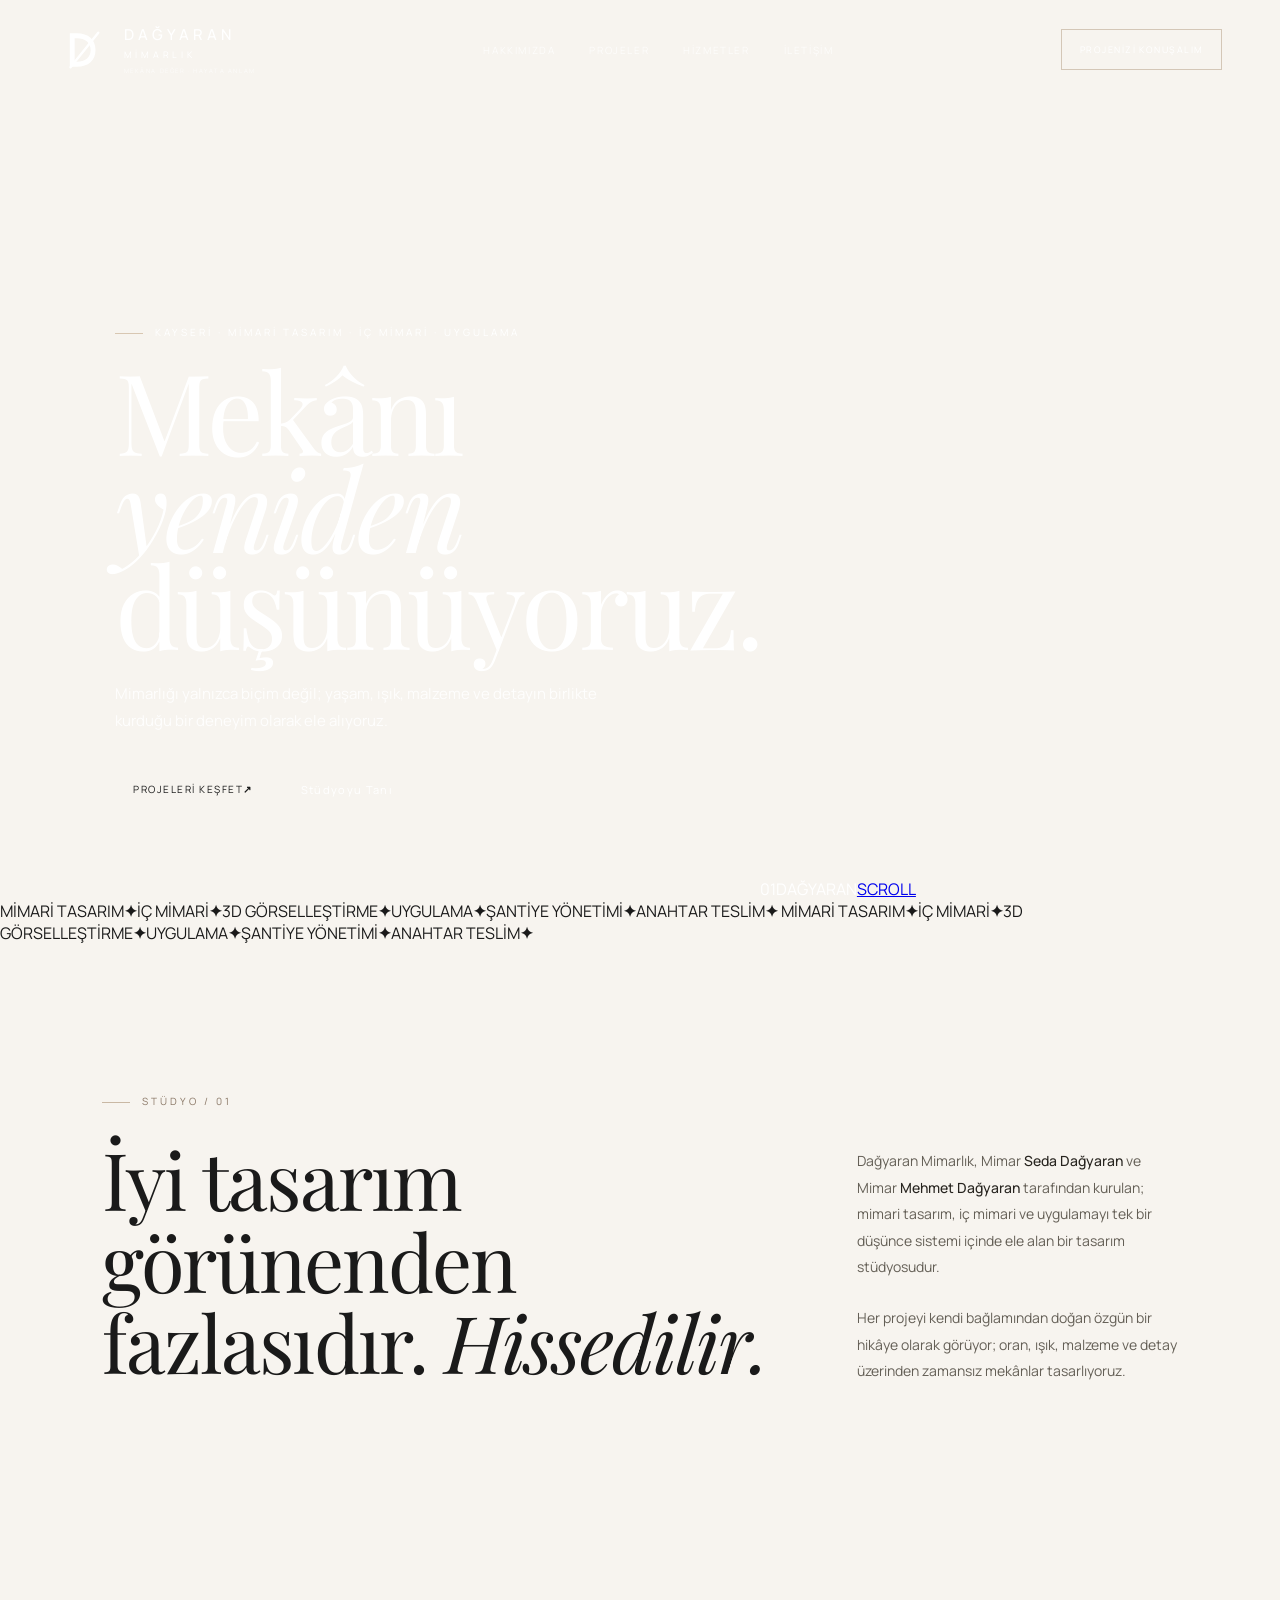
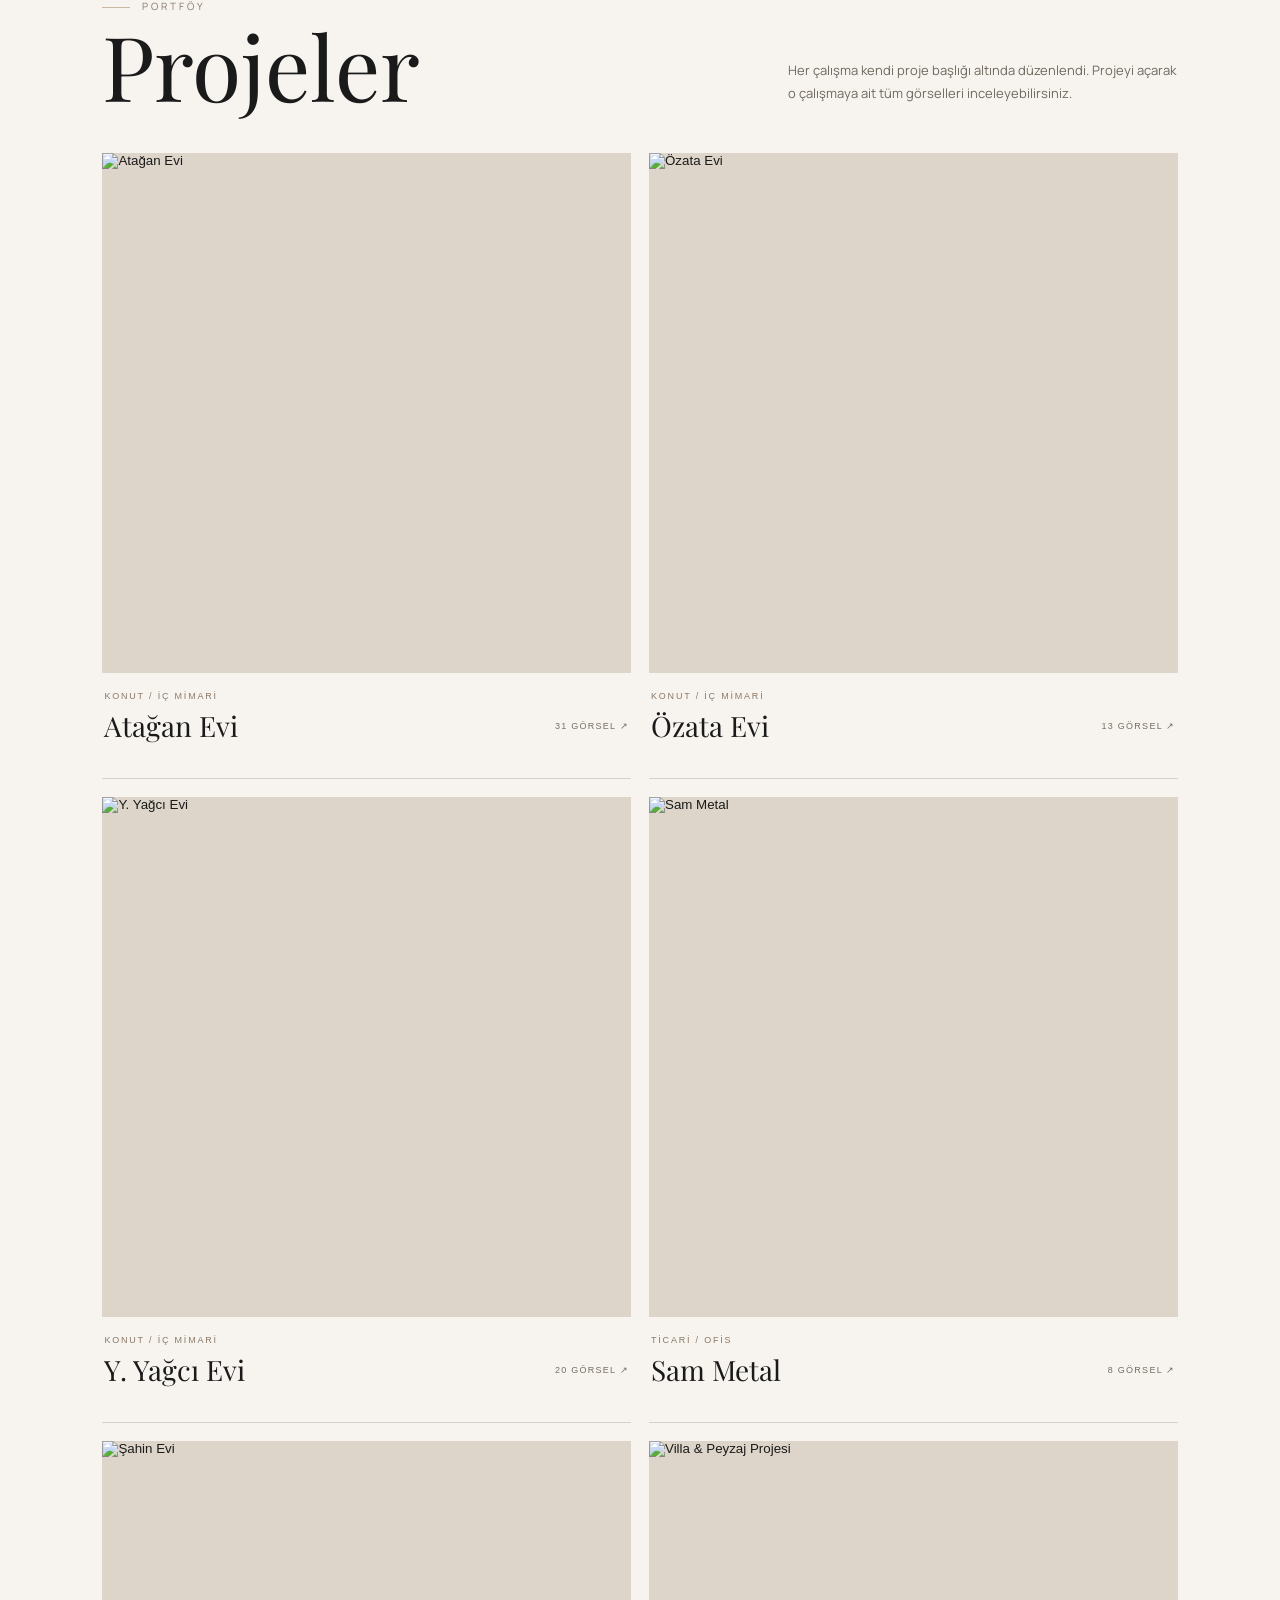
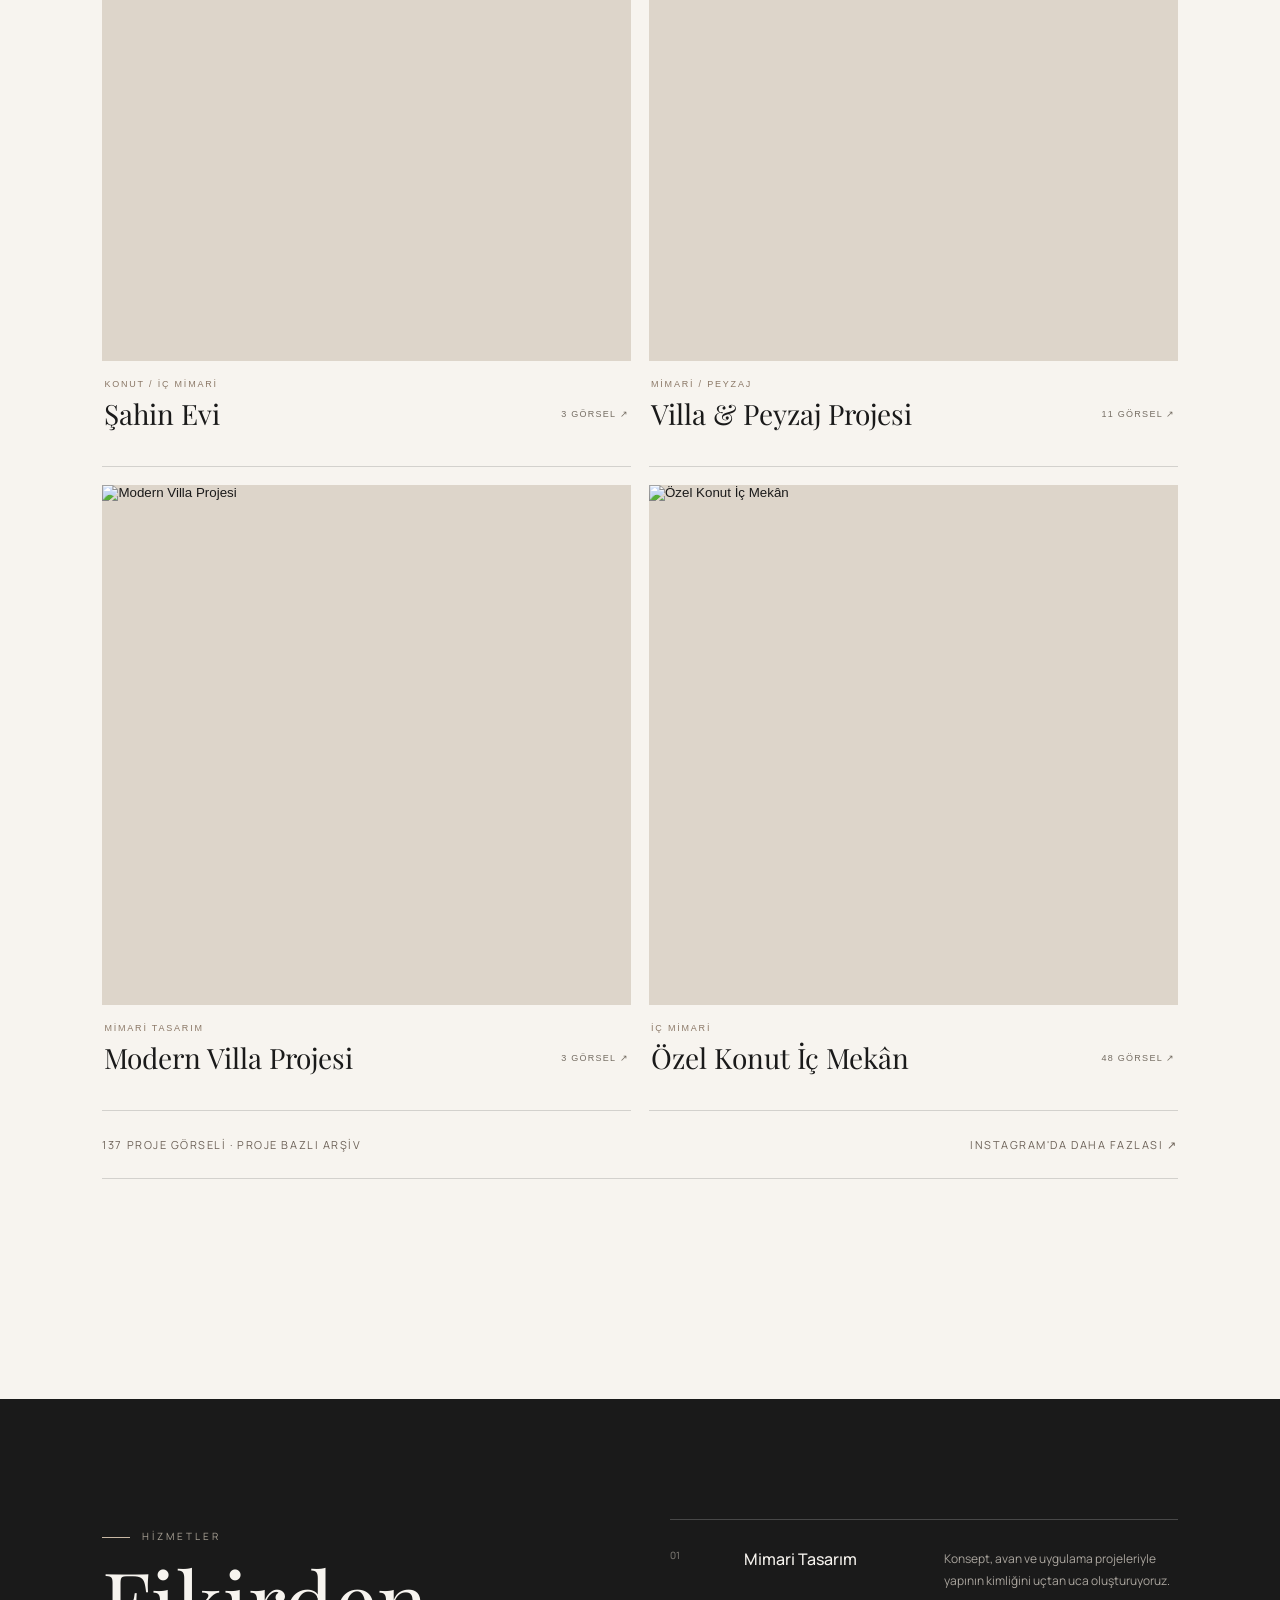
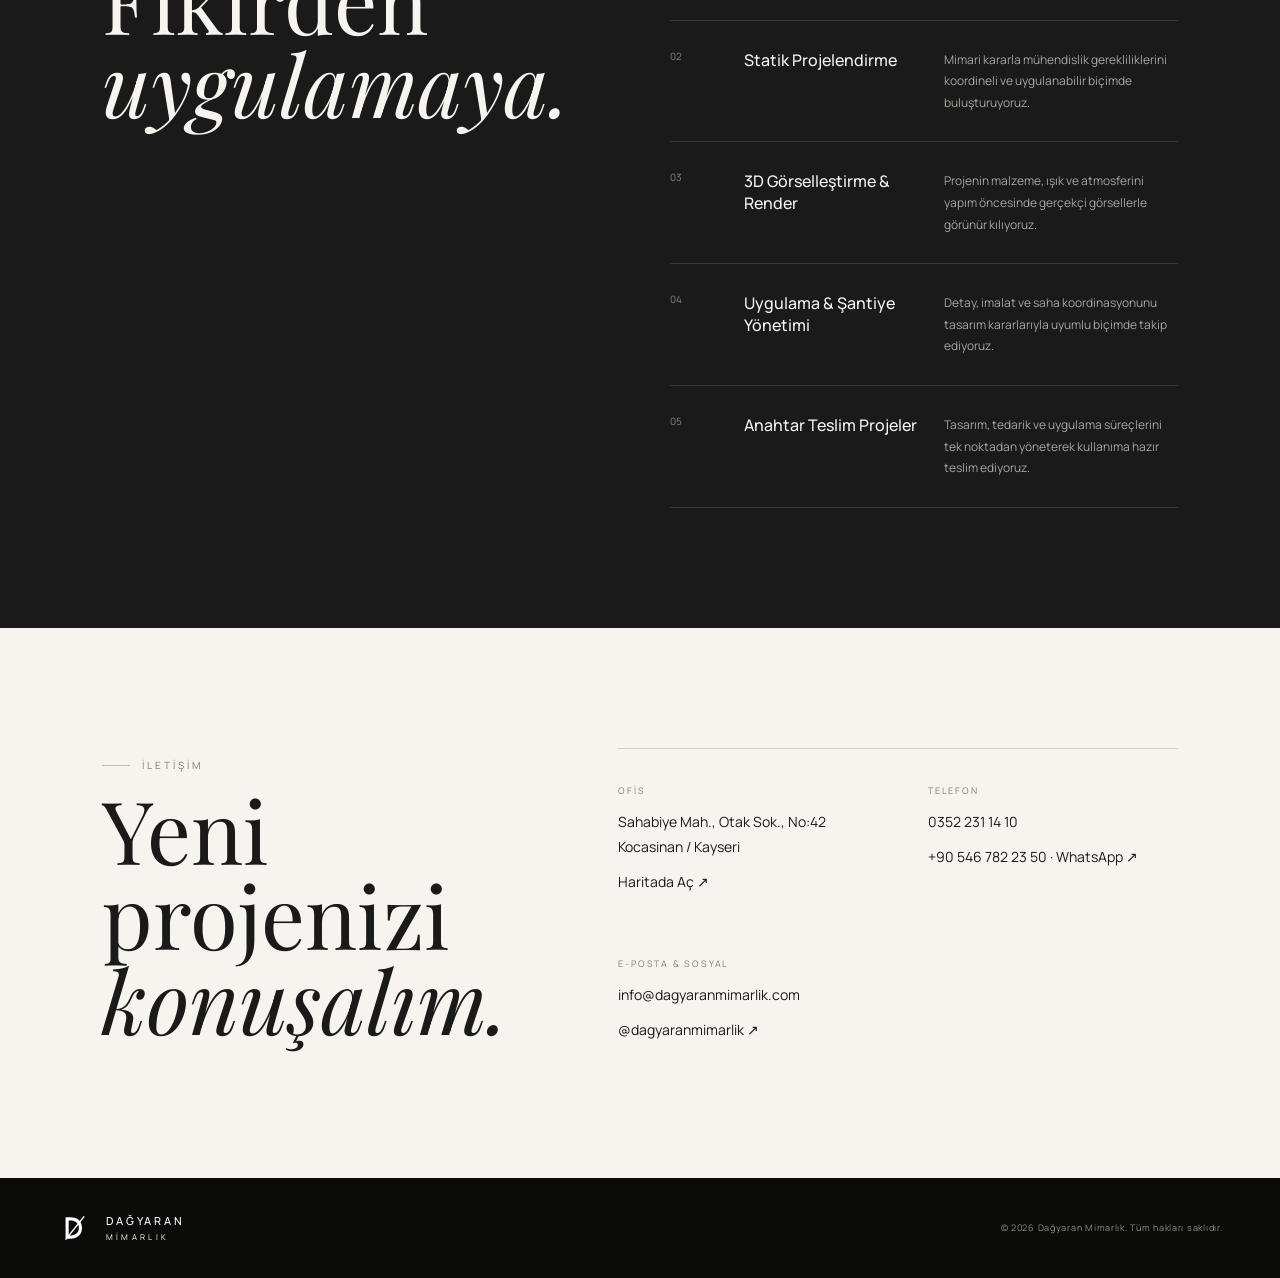
==== commit 421bf0b0: "Ana sayfayi modern mimari deneyim olarak yeniden tasarla" ====
--- a/index.html
+++ b/index.html
@@ -12,7 +12,7 @@
   <link rel="icon" type="image/svg+xml" href="favicon.svg" />
   <link rel="stylesheet" href="styles.css" />
 </head>
-<body>
+<body><div class="scroll-progress" aria-hidden="true"></div>
   <div class="noise" aria-hidden="true"></div>
   <header class="site-header" id="top">
     <a class="brand" href="#top" aria-label="Dağyaran Mimarlık ana sayfa">
@@ -32,33 +32,44 @@
   </header>
 
   <main>
-    <section class="hero" aria-label="Dağyaran Mimarlık">
-      <div class="hero-slider" aria-hidden="true">
-        <div class="hero-slide active" style="background-image:url('assets/projects/project-01.jpg')"></div>
-        <div class="hero-slide" style="background-image:url('assets/projects/project-04.jpg')"></div>
-        <div class="hero-slide" style="background-image:url('assets/projects/project-06.jpg')"></div>
+    <section class="hero hero-modern" aria-label="Dağyaran Mimarlık">
+      <div class="hero-grid" aria-hidden="true"></div>
+      <div class="hero-orbit orbit-a" aria-hidden="true"></div>
+      <div class="hero-orbit orbit-b" aria-hidden="true"></div>
+      <div class="hero-plane plane-a" aria-hidden="true"></div>
+      <div class="hero-plane plane-b" aria-hidden="true"></div>
+      <div class="hero-monogram" aria-hidden="true">
+        <svg viewBox="0 0 72 72"><path d="M17 12v48h10c17 0 27-9 27-24S44 12 27 12H17Zm7 7h3c12 0 20 6 20 17s-8 17-20 17h-3V19Z" fill="none" stroke="currentColor" stroke-width="1.1"/><path d="M58 11 18 61" fill="none" stroke="currentColor" stroke-width="1.1"/></svg>
       </div>
-      <div class="hero-overlay"></div>
       <div class="hero-content reveal">
-        <p class="eyebrow">DAĞYARAN MİMARLIK · KAYSERİ</p>
-        <h1>Yaşanacak<br><em>mekânlar</em> tasarlıyoruz.</h1>
-        <p class="hero-copy">Mekâna değer, hayata anlam katan; işlev, estetik ve detayın dengede olduğu özgün projeler.</p>
-        <div class="hero-actions">
-          <a class="button light" href="#projects">Projeleri İncele</a>
-          <a class="text-link" href="#contact">İletişime Geç <b>↗</b></a>
+        <p class="eyebrow">KAYSERİ · MİMARİ TASARIM · İÇ MİMARİ · UYGULAMA</p>
+        <h1><span>Mekânı</span><br><em>yeniden</em><br><span>düşünüyoruz.</span></h1>
+        <div class="hero-bottomline">
+          <p class="hero-copy">Mimarlığı yalnızca biçim değil; yaşam, ışık, malzeme ve detayın birlikte kurduğu bir deneyim olarak ele alıyoruz.</p>
+          <div class="hero-actions">
+            <a class="button light magnetic" href="#projects">Projeleri Keşfet <b>↗</b></a>
+            <a class="text-link" href="#about">Stüdyoyu Tanı</a>
+          </div>
         </div>
       </div>
-      <div class="hero-side reveal delay-1"><span>Kayseri · Türkiye</span><span>Dağyaran Mimarlık</span></div>
-      <div class="hero-counter"><span id="slideNo">01</span><i></i><span>03</span></div>
+      <div class="hero-index" aria-hidden="true"><span>01</span><i></i><span>DAĞYARAN</span></div>
+      <a class="scroll-cue" href="#about" aria-label="Aşağı kaydır"><span>SCROLL</span><i></i></a>
+    </section>
+
+    <section class="ticker" aria-label="Dağyaran Mimarlık hizmetleri">
+      <div class="ticker-track">
+        <span>MİMARİ TASARIM</span><b>✦</b><span>İÇ MİMARİ</span><b>✦</b><span>3D GÖRSELLEŞTİRME</span><b>✦</b><span>UYGULAMA</span><b>✦</b><span>ŞANTİYE YÖNETİMİ</span><b>✦</b><span>ANAHTAR TESLİM</span><b>✦</b>
+        <span>MİMARİ TASARIM</span><b>✦</b><span>İÇ MİMARİ</span><b>✦</b><span>3D GÖRSELLEŞTİRME</span><b>✦</b><span>UYGULAMA</span><b>✦</b><span>ŞANTİYE YÖNETİMİ</span><b>✦</b><span>ANAHTAR TESLİM</span><b>✦</b>
+      </div>
     </section>
 
     <section class="statement section" id="about">
-      <div class="section-kicker reveal">HAKKIMIZDA</div>
+      <div class="section-kicker reveal">STÜDYO / 01</div>
       <div class="statement-grid">
-        <h2 class="reveal">Mekânı yalnızca görmek için değil, <em>yaşamak için</em> tasarlıyoruz.</h2>
+        <h2 class="reveal">İyi tasarım görünenden fazlasıdır. <em>Hissedilir.</em></h2>
         <div class="statement-copy reveal delay-1">
-          <p>Dağyaran Mimarlık, Mimar <strong>Seda Dağyaran</strong> ve Mimar <strong>Mehmet Dağyaran</strong> tarafından kurulan; mimari tasarımdan uygulamaya kadar bütüncül hizmet veren bir tasarım ofisidir.</p>
-          <p>Her projede kullanıcı ihtiyaçlarını, yapının karakterini ve çevresel bağlamı birlikte ele alarak zamansız, uygulanabilir ve güçlü mekânlar oluşturuyoruz.</p>
+          <p>Dağyaran Mimarlık, Mimar <strong>Seda Dağyaran</strong> ve Mimar <strong>Mehmet Dağyaran</strong> tarafından kurulan; mimari tasarım, iç mimari ve uygulamayı tek bir düşünce sistemi içinde ele alan bir tasarım stüdyosudur.</p>
+          <p>Her projeyi kendi bağlamından doğan özgün bir hikâye olarak görüyor; oran, ışık, malzeme ve detay üzerinden zamansız mekânlar tasarlıyoruz.</p>
         </div>
       </div>
     </section>
--- a/styles.css
+++ b/styles.css
@@ -1 +1,2 @@
-:root{--ink:#1A1A1A;--paper:#F7F4EF;--cream:#E8E0D6;--warm:#C9B8A4;--line:rgba(26,26,26,.16);--dark:#1A1A1A}*{box-sizing:border-box}html{scroll-behavior:smooth}body{margin:0;background:var(--paper);color:var(--ink);font-family:Manrope,Arial,sans-serif;overflow-x:hidden}.noise{position:fixed;inset:0;pointer-events:none;z-index:999;opacity:.025}.site-header{position:absolute;top:0;left:0;width:100%;z-index:30;padding:24px 4.5vw;display:grid;grid-template-columns:auto 1fr auto;gap:44px;align-items:center;color:#fff}.brand{display:flex;align-items:center;gap:16px;color:inherit;text-decoration:none}.brand-lockup{display:flex;flex-direction:column;gap:6px}.brand-tagline{font-size:6px;letter-spacing:.26em;white-space:nowrap;opacity:.68}.brand-mark{width:50px;height:50px;display:block;flex:0 0 auto}.brand-mark svg{width:100%;height:100%}.brand-text{display:flex;flex-direction:column;letter-spacing:.31em;font-size:9px}.brand-text strong{font-size:15px;font-weight:500;letter-spacing:.27em}.brand-text em{font-style:normal;margin-top:3px;letter-spacing:.42em}.desktop-nav{display:flex;justify-content:center;gap:34px}.desktop-nav a{color:inherit;text-decoration:none;text-transform:uppercase;font-size:10px;letter-spacing:.16em;opacity:.75;transition:.25s}.desktop-nav a:hover{opacity:1}.header-cta{border:1px solid rgba(255,255,255,.55);padding:13px 18px;color:#fff;text-decoration:none;text-transform:uppercase;font-size:9px;letter-spacing:.16em;transition:.25s}.header-cta:hover{background:#fff;color:#111}.menu-btn{display:none;background:none;border:0;width:42px;height:42px;position:relative}.menu-btn span{position:absolute;width:24px;height:1px;background:#fff;left:9px}.menu-btn span:first-child{top:16px}.menu-btn span:last-child{top:24px}.hero{height:100svh;min-height:690px;position:relative;color:white;overflow:hidden;display:flex;align-items:flex-end}.hero-slider,.hero-slide,.hero-overlay{position:absolute;inset:0}.hero-slide{background-size:cover;background-position:center;opacity:0;transform:scale(1.035);transition:opacity 1.2s ease,transform 6.5s ease}.hero-slide.active{opacity:1;transform:scale(1.09)}.hero-overlay{background:linear-gradient(90deg,rgba(9,9,8,.73) 0%,rgba(9,9,8,.28) 50%,rgba(9,9,8,.16) 100%),linear-gradient(0deg,rgba(8,8,7,.55),transparent 55%)}.hero-content{position:relative;z-index:3;padding:0 0 10vh 9vw;max-width:920px}.eyebrow,.section-kicker{font-size:10px;letter-spacing:.3em;text-transform:uppercase}.hero h1,.statement h2,.projects h2,.services h2,.contact h2{font-family:'Playfair Display',serif;font-weight:400}.hero h1{font-size:clamp(62px,8.8vw,132px);line-height:.86;letter-spacing:-.035em;margin:22px 0 28px}.hero h1 em,.statement h2 em,.services h2 em,.contact h2 em{font-weight:400}.hero-copy{max-width:520px;font-size:15px;line-height:1.8;color:rgba(255,255,255,.86)}.hero-actions{display:flex;align-items:center;gap:30px;margin-top:34px}.button{display:inline-flex;padding:14px 18px;text-decoration:none;text-transform:uppercase;font-size:10px;letter-spacing:.15em}.button.light{background:var(--paper);color:var(--ink)}.text-link{color:#fff;text-decoration:none;font-size:11px;letter-spacing:.12em}.text-link b{margin-left:10px;font-size:16px}.hero-side{position:absolute;z-index:3;right:4.5vw;bottom:10vh;display:flex;gap:28px;transform:rotate(-90deg) translateX(100%);transform-origin:right bottom;font-size:9px;text-transform:uppercase;letter-spacing:.2em;color:rgba(255,255,255,.72)}.hero-counter{position:absolute;z-index:3;right:4.5vw;top:50%;display:flex;flex-direction:column;align-items:center;gap:8px;font-size:9px;letter-spacing:.15em}.hero-counter i{display:block;width:1px;height:78px;background:rgba(255,255,255,.45)}.section{padding:120px 8vw}.section-kicker{color:#8A7766}.statement{padding-top:150px;padding-bottom:150px}.statement-grid{display:grid;grid-template-columns:1.35fr .65fr;gap:90px;margin-top:30px}.statement h2{font-size:clamp(48px,6.2vw,90px);line-height:1.03;letter-spacing:-.025em;margin:0;max-width:920px}.statement-copy{padding-top:10px}.statement-copy p{font-size:14px;line-height:1.9;color:#645f56;margin:0 0 24px}.statement-copy strong{color:#27241f;font-weight:500}.projects{padding-top:30px}.section-head{display:flex;align-items:flex-end;justify-content:space-between;gap:60px;margin-bottom:48px}.projects h2{font-size:clamp(54px,7vw,100px);line-height:.9;margin:12px 0 0}.section-head>p{max-width:390px;margin:0;font-size:13px;line-height:1.8;color:#6e685e}.gallery{display:grid;grid-template-columns:repeat(3,1fr);grid-auto-rows:310px;gap:16px}.gallery-item{border:0;padding:0;background:#d8d2c7;overflow:hidden;cursor:zoom-in;position:relative}.gallery-item.tall{grid-row:span 2}.gallery-item.wide{grid-column:span 2}.gallery-item img{width:100%;height:100%;object-fit:cover;display:block;transition:transform .9s cubic-bezier(.2,.65,.2,1),filter .4s}.gallery-item:hover img{transform:scale(1.035);filter:brightness(.88)}.gallery-item:after{content:'↗';position:absolute;right:18px;bottom:16px;width:35px;height:35px;border:1px solid rgba(255,255,255,.65);display:grid;place-items:center;color:white;opacity:0;transform:translateY(8px);transition:.3s}.gallery-item:hover:after{opacity:1;transform:none}.projects-note{display:flex;justify-content:space-between;align-items:center;padding:26px 0;border-bottom:1px solid var(--line);font-size:11px;text-transform:uppercase;letter-spacing:.14em}.projects-note a{color:inherit;text-decoration:none}.services{background:var(--dark);color:#F7F4EF;margin-top:100px}.services-inner{display:grid;grid-template-columns:.78fr 1.22fr;gap:100px}.section-kicker.light{color:#aaa397}.services h2{font-size:clamp(55px,6.7vw,96px);line-height:.96;margin:16px 0}.service-list{border-top:1px solid rgba(255,255,255,.2)}.service-list>div{display:grid;grid-template-columns:50px 1.05fr 1.4fr;gap:24px;padding:28px 0;border-bottom:1px solid rgba(255,255,255,.13)}.service-list span{font-size:10px;color:#8a867f}.service-list h3{font-size:16px;font-weight:500;margin:0}.service-list p{font-size:12px;line-height:1.8;color:#aaa59e;margin:0}.contact{display:grid;grid-template-columns:.8fr 1.2fr;gap:110px;align-items:start}.contact h2{font-size:clamp(54px,6.8vw,96px);line-height:.98;margin:15px 0}.contact-grid{display:grid;grid-template-columns:1fr 1fr;gap:46px 60px;border-top:1px solid var(--line);padding-top:28px}.contact-grid>div:last-child{grid-column:1/-1}.contact-grid small{font-size:9px;letter-spacing:.2em;color:#827a6f}.contact-grid p,.contact-grid a{font-size:14px;line-height:1.8;color:var(--ink);text-decoration:none;display:block;margin:10px 0}.contact-grid a:hover{text-decoration:underline}footer{padding:34px 4.5vw;background:#0b0b0a;color:white;display:flex;align-items:center;justify-content:space-between}.footer-brand .brand-mark{width:32px;height:32px}.footer-brand .brand-text strong{font-size:11px}.footer-brand .brand-text{font-size:8px}footer p{font-size:9px;letter-spacing:.08em;color:#8f8d87}.mobile-menu{position:fixed;inset:0;z-index:25;background:#111;color:#fff;display:flex;flex-direction:column;align-items:center;justify-content:center;gap:24px;opacity:0;pointer-events:none;transition:.35s}.mobile-menu.open{opacity:1;pointer-events:auto}.mobile-menu a{color:#fff;text-decoration:none;font-family:'Playfair Display',serif;font-size:38px}.lightbox{position:fixed;inset:0;background:rgba(8,8,7,.94);z-index:60;display:grid;place-items:center;padding:5vw;opacity:0;pointer-events:none;transition:.3s}.lightbox.open{opacity:1;pointer-events:auto}.lightbox img{max-width:94vw;max-height:88vh;object-fit:contain;box-shadow:0 24px 80px rgba(0,0,0,.45)}.lightbox-close{position:absolute;right:24px;top:18px;background:none;border:0;color:#fff;font-size:38px;font-weight:200;cursor:pointer}.reveal{opacity:0;transform:translateY(26px);transition:opacity .9s ease,transform .9s cubic-bezier(.2,.7,.2,1)}.reveal.visible{opacity:1;transform:none}.delay-1{transition-delay:.12s}.delay-2{transition-delay:.24s}@media(max-width:1000px){.desktop-nav,.header-cta{display:none}.site-header{grid-template-columns:1fr auto}.menu-btn{display:block}.hero-content{padding-left:7vw;padding-right:7vw}.hero-side{display:none}.statement-grid,.services-inner,.contact{grid-template-columns:1fr;gap:55px}.gallery{grid-template-columns:1fr 1fr}.section{padding-left:7vw;padding-right:7vw}.service-list>div{grid-template-columns:40px 1fr}.service-list p{grid-column:2}.contact-grid{grid-template-columns:1fr 1fr}}@media(max-width:650px){.site-header{padding:18px 6vw}.brand-mark{width:36px;height:36px}.brand-text strong{font-size:12px}.hero{min-height:640px}.hero h1{font-size:18vw}.hero-copy{font-size:13px}.hero-actions{flex-direction:column;align-items:flex-start;gap:20px}.hero-counter{display:none}.section{padding:86px 6vw}.statement{padding-top:105px}.statement-grid{gap:36px}.statement h2{font-size:13vw}.section-head{align-items:flex-start;flex-direction:column;gap:20px}.gallery{grid-template-columns:1fr;grid-auto-rows:430px}.gallery-item.tall,.gallery-item.wide{grid-row:auto;grid-column:auto}.projects-note{align-items:flex-start;flex-direction:column;gap:14px}.services{margin-top:55px}.services h2,.projects h2,.contact h2{font-size:14vw}.contact-grid{grid-template-columns:1fr;gap:34px}.contact-grid>div:last-child{grid-column:auto}.mobile-menu a{font-size:33px}footer{align-items:flex-start;flex-direction:column;gap:24px}}.eyebrow:before,.section-kicker:before{content:"";display:inline-block;width:28px;height:1px;background:var(--warm);vertical-align:middle;margin-right:12px}.hero .eyebrow:before{background:#d8c7b2}.header-cta{border-color:rgba(201,184,164,.75)}.header-cta:hover{background:var(--warm);border-color:var(--warm);color:#1A1A1A}.projects-note{color:#6d6258}.services .section-kicker.light:before{background:var(--warm)}.footer-brand .brand-tagline{display:none}@media(max-width:650px){.brand-tagline{display:none}.brand-mark{width:42px;height:42px}.eyebrow:before,.section-kicker:before{width:18px;margin-right:8px}}+:root{--ink:#1A1A1A;--paper:#F7F4EF;--cream:#E8E0D6;--warm:#C9B8A4;--line:rgba(26,26,26,.16);--dark:#1A1A1A}*{box-sizing:border-box}html{scroll-behavior:smooth}body{margin:0;background:var(--paper);color:var(--ink);font-family:Manrope,Arial,sans-serif;overflow-x:hidden}.noise{position:fixed;inset:0;pointer-events:none;z-index:999;opacity:.025}.site-header{position:absolute;top:0;left:0;width:100%;z-index:30;padding:24px 4.5vw;display:grid;grid-template-columns:auto 1fr auto;gap:44px;align-items:center;color:#fff}.brand{display:flex;align-items:center;gap:16px;color:inherit;text-decoration:none}.brand-lockup{display:flex;flex-direction:column;gap:6px}.brand-tagline{font-size:6px;letter-spacing:.26em;white-space:nowrap;opacity:.68}.brand-mark{width:50px;height:50px;display:block;flex:0 0 auto}.brand-mark svg{width:100%;height:100%}.brand-text{display:flex;flex-direction:column;letter-spacing:.31em;font-size:9px}.brand-text strong{font-size:15px;font-weight:500;letter-spacing:.27em}.brand-text em{font-style:normal;margin-top:3px;letter-spacing:.42em}.desktop-nav{display:flex;justify-content:center;gap:34px}.desktop-nav a{color:inherit;text-decoration:none;text-transform:uppercase;font-size:10px;letter-spacing:.16em;opacity:.75;transition:.25s}.desktop-nav a:hover{opacity:1}.header-cta{border:1px solid rgba(255,255,255,.55);padding:13px 18px;color:#fff;text-decoration:none;text-transform:uppercase;font-size:9px;letter-spacing:.16em;transition:.25s}.header-cta:hover{background:#fff;color:#111}.menu-btn{display:none;background:none;border:0;width:42px;height:42px;position:relative}.menu-btn span{position:absolute;width:24px;height:1px;background:#fff;left:9px}.menu-btn span:first-child{top:16px}.menu-btn span:last-child{top:24px}.hero{height:100svh;min-height:690px;position:relative;color:white;overflow:hidden;display:flex;align-items:flex-end}.hero-slider,.hero-slide,.hero-overlay{position:absolute;inset:0}.hero-slide{background-size:cover;background-position:center;opacity:0;transform:scale(1.035);transition:opacity 1.2s ease,transform 6.5s ease}.hero-slide.active{opacity:1;transform:scale(1.09)}.hero-overlay{background:linear-gradient(90deg,rgba(9,9,8,.73) 0%,rgba(9,9,8,.28) 50%,rgba(9,9,8,.16) 100%),linear-gradient(0deg,rgba(8,8,7,.55),transparent 55%)}.hero-content{position:relative;z-index:3;padding:0 0 10vh 9vw;max-width:920px}.eyebrow,.section-kicker{font-size:10px;letter-spacing:.3em;text-transform:uppercase}.hero h1,.statement h2,.projects h2,.services h2,.contact h2{font-family:'Playfair Display',serif;font-weight:400}.hero h1{font-size:clamp(62px,8.8vw,132px);line-height:.86;letter-spacing:-.035em;margin:22px 0 28px}.hero h1 em,.statement h2 em,.services h2 em,.contact h2 em{font-weight:400}.hero-copy{max-width:520px;font-size:15px;line-height:1.8;color:rgba(255,255,255,.86)}.hero-actions{display:flex;align-items:center;gap:30px;margin-top:34px}.button{display:inline-flex;padding:14px 18px;text-decoration:none;text-transform:uppercase;font-size:10px;letter-spacing:.15em}.button.light{background:var(--paper);color:var(--ink)}.text-link{color:#fff;text-decoration:none;font-size:11px;letter-spacing:.12em}.text-link b{margin-left:10px;font-size:16px}.hero-side{position:absolute;z-index:3;right:4.5vw;bottom:10vh;display:flex;gap:28px;transform:rotate(-90deg) translateX(100%);transform-origin:right bottom;font-size:9px;text-transform:uppercase;letter-spacing:.2em;color:rgba(255,255,255,.72)}.hero-counter{position:absolute;z-index:3;right:4.5vw;top:50%;display:flex;flex-direction:column;align-items:center;gap:8px;font-size:9px;letter-spacing:.15em}.hero-counter i{display:block;width:1px;height:78px;background:rgba(255,255,255,.45)}.section{padding:120px 8vw}.section-kicker{color:#8A7766}.statement{padding-top:150px;padding-bottom:150px}.statement-grid{display:grid;grid-template-columns:1.35fr .65fr;gap:90px;margin-top:30px}.statement h2{font-size:clamp(48px,6.2vw,90px);line-height:1.03;letter-spacing:-.025em;margin:0;max-width:920px}.statement-copy{padding-top:10px}.statement-copy p{font-size:14px;line-height:1.9;color:#645f56;margin:0 0 24px}.statement-copy strong{color:#27241f;font-weight:500}.projects{padding-top:30px}.section-head{display:flex;align-items:flex-end;justify-content:space-between;gap:60px;margin-bottom:48px}.projects h2{font-size:clamp(54px,7vw,100px);line-height:.9;margin:12px 0 0}.section-head>p{max-width:390px;margin:0;font-size:13px;line-height:1.8;color:#6e685e}.gallery{display:grid;grid-template-columns:repeat(3,1fr);grid-auto-rows:310px;gap:16px}.gallery-item{border:0;padding:0;background:#d8d2c7;overflow:hidden;cursor:zoom-in;position:relative}.gallery-item.tall{grid-row:span 2}.gallery-item.wide{grid-column:span 2}.gallery-item img{width:100%;height:100%;object-fit:cover;display:block;transition:transform .9s cubic-bezier(.2,.65,.2,1),filter .4s}.gallery-item:hover img{transform:scale(1.035);filter:brightness(.88)}.gallery-item:after{content:'↗';position:absolute;right:18px;bottom:16px;width:35px;height:35px;border:1px solid rgba(255,255,255,.65);display:grid;place-items:center;color:white;opacity:0;transform:translateY(8px);transition:.3s}.gallery-item:hover:after{opacity:1;transform:none}.projects-note{display:flex;justify-content:space-between;align-items:center;padding:26px 0;border-bottom:1px solid var(--line);font-size:11px;text-transform:uppercase;letter-spacing:.14em}.projects-note a{color:inherit;text-decoration:none}.services{background:var(--dark);color:#F7F4EF;margin-top:100px}.services-inner{display:grid;grid-template-columns:.78fr 1.22fr;gap:100px}.section-kicker.light{color:#aaa397}.services h2{font-size:clamp(55px,6.7vw,96px);line-height:.96;margin:16px 0}.service-list{border-top:1px solid rgba(255,255,255,.2)}.service-list>div{display:grid;grid-template-columns:50px 1.05fr 1.4fr;gap:24px;padding:28px 0;border-bottom:1px solid rgba(255,255,255,.13)}.service-list span{font-size:10px;color:#8a867f}.service-list h3{font-size:16px;font-weight:500;margin:0}.service-list p{font-size:12px;line-height:1.8;color:#aaa59e;margin:0}.contact{display:grid;grid-template-columns:.8fr 1.2fr;gap:110px;align-items:start}.contact h2{font-size:clamp(54px,6.8vw,96px);line-height:.98;margin:15px 0}.contact-grid{display:grid;grid-template-columns:1fr 1fr;gap:46px 60px;border-top:1px solid var(--line);padding-top:28px}.contact-grid>div:last-child{grid-column:1/-1}.contact-grid small{font-size:9px;letter-spacing:.2em;color:#827a6f}.contact-grid p,.contact-grid a{font-size:14px;line-height:1.8;color:var(--ink);text-decoration:none;display:block;margin:10px 0}.contact-grid a:hover{text-decoration:underline}footer{padding:34px 4.5vw;background:#0b0b0a;color:white;display:flex;align-items:center;justify-content:space-between}.footer-brand .brand-mark{width:32px;height:32px}.footer-brand .brand-text strong{font-size:11px}.footer-brand .brand-text{font-size:8px}footer p{font-size:9px;letter-spacing:.08em;color:#8f8d87}.mobile-menu{position:fixed;inset:0;z-index:25;background:#111;color:#fff;display:flex;flex-direction:column;align-items:center;justify-content:center;gap:24px;opacity:0;pointer-events:none;transition:.35s}.mobile-menu.open{opacity:1;pointer-events:auto}.mobile-menu a{color:#fff;text-decoration:none;font-family:'Playfair Display',serif;font-size:38px}.lightbox{position:fixed;inset:0;background:rgba(8,8,7,.94);z-index:60;display:grid;place-items:center;padding:5vw;opacity:0;pointer-events:none;transition:.3s}.lightbox.open{opacity:1;pointer-events:auto}.lightbox img{max-width:94vw;max-height:88vh;object-fit:contain;box-shadow:0 24px 80px rgba(0,0,0,.45)}.lightbox-close{position:absolute;right:24px;top:18px;background:none;border:0;color:#fff;font-size:38px;font-weight:200;cursor:pointer}.reveal{opacity:0;transform:translateY(26px);transition:opacity .9s ease,transform .9s cubic-bezier(.2,.7,.2,1)}.reveal.visible{opacity:1;transform:none}.delay-1{transition-delay:.12s}.delay-2{transition-delay:.24s}@media(max-width:1000px){.desktop-nav,.header-cta{display:none}.site-header{grid-template-columns:1fr auto}.menu-btn{display:block}.hero-content{padding-left:7vw;padding-right:7vw}.hero-side{display:none}.statement-grid,.services-inner,.contact{grid-template-columns:1fr;gap:55px}.gallery{grid-template-columns:1fr 1fr}.section{padding-left:7vw;padding-right:7vw}.service-list>div{grid-template-columns:40px 1fr}.service-list p{grid-column:2}.contact-grid{grid-template-columns:1fr 1fr}}@media(max-width:650px){.site-header{padding:18px 6vw}.brand-mark{width:36px;height:36px}.brand-text strong{font-size:12px}.hero{min-height:640px}.hero h1{font-size:18vw}.hero-copy{font-size:13px}.hero-actions{flex-direction:column;align-items:flex-start;gap:20px}.hero-counter{display:none}.section{padding:86px 6vw}.statement{padding-top:105px}.statement-grid{gap:36px}.statement h2{font-size:13vw}.section-head{align-items:flex-start;flex-direction:column;gap:20px}.gallery{grid-template-columns:1fr;grid-auto-rows:430px}.gallery-item.tall,.gallery-item.wide{grid-row:auto;grid-column:auto}.projects-note{align-items:flex-start;flex-direction:column;gap:14px}.services{margin-top:55px}.services h2,.projects h2,.contact h2{font-size:14vw}.contact-grid{grid-template-columns:1fr;gap:34px}.contact-grid>div:last-child{grid-column:auto}.mobile-menu a{font-size:33px}footer{align-items:flex-start;flex-direction:column;gap:24px}}.eyebrow:before,.section-kicker:before{content:"";display:inline-block;width:28px;height:1px;background:var(--warm);vertical-align:middle;margin-right:12px}.hero .eyebrow:before{background:#d8c7b2}.header-cta{border-color:rgba(201,184,164,.75)}.header-cta:hover{background:var(--warm);border-color:var(--warm);color:#1A1A1A}.projects-note{color:#6d6258}.services .section-kicker.light:before{background:var(--warm)}.footer-brand .brand-tagline{display:none}@media(max-width:650px){.brand-tagline{display:none}.brand-mark{width:42px;height:42px}.eyebrow:before,.section-kicker:before{width:18px;margin-right:8px}}
+.project-grid{display:grid;grid-template-columns:repeat(2,minmax(0,1fr));gap:18px}.project-card{border:0;padding:0;background:transparent;text-align:left;cursor:pointer;color:inherit}.project-cover{height:520px;overflow:hidden;background:#ddd5ca}.project-cover img{width:100%;height:100%;object-fit:cover;display:block;transition:transform .8s cubic-bezier(.2,.65,.2,1),filter .35s}.project-card:hover .project-cover img{transform:scale(1.025);filter:brightness(.9)}.project-meta{display:grid;grid-template-columns:1fr auto;gap:6px 20px;padding:18px 2px 34px;border-bottom:1px solid var(--line)}.project-meta small{grid-column:1/-1;font-size:9px;letter-spacing:.2em;text-transform:uppercase;color:#8a7766}.project-meta h3{font-family:'Playfair Display',serif;font-size:28px;font-weight:400;margin:0}.project-meta span{align-self:center;font-size:9px;letter-spacing:.14em;text-transform:uppercase;color:#756d63}.project-modal{position:fixed;inset:0;z-index:55;background:var(--paper);overflow:auto;opacity:0;pointer-events:none;transform:translateY(18px);transition:.35s}.project-modal.open{opacity:1;pointer-events:auto;transform:none}.project-modal-head{position:sticky;top:0;z-index:3;background:rgba(247,244,239,.94);backdrop-filter:blur(12px);display:grid;grid-template-columns:160px 1fr 80px;align-items:center;padding:24px 5vw;border-bottom:1px solid var(--line)}.project-modal-head>div{text-align:center}.project-modal-head small{font-size:9px;letter-spacing:.18em;color:#8a7766}.project-modal-head h2{font-family:'Playfair Display',serif;font-weight:400;font-size:38px;margin:3px 0}.project-back,.project-x{border:0;background:none;cursor:pointer;color:inherit}.project-back{text-align:left;text-transform:uppercase;font-size:9px;letter-spacing:.16em}.project-x{font-size:34px;font-weight:200}.project-gallery{padding:24px 5vw 80px;columns:2;column-gap:18px}.project-shot{width:100%;border:0;padding:0;margin:0 0 18px;background:#ddd5ca;display:block;break-inside:avoid;cursor:zoom-in}.project-shot img{width:100%;height:auto;display:block;transition:filter .3s}.project-shot:hover img{filter:brightness(.92)}@media(max-width:800px){.project-grid{grid-template-columns:1fr}.project-cover{height:62vw;min-height:340px}.project-modal-head{grid-template-columns:70px 1fr 45px;padding:16px 4vw}.project-modal-head h2{font-size:25px}.project-gallery{columns:1;padding:14px 4vw 60px}.project-meta h3{font-size:25px}}
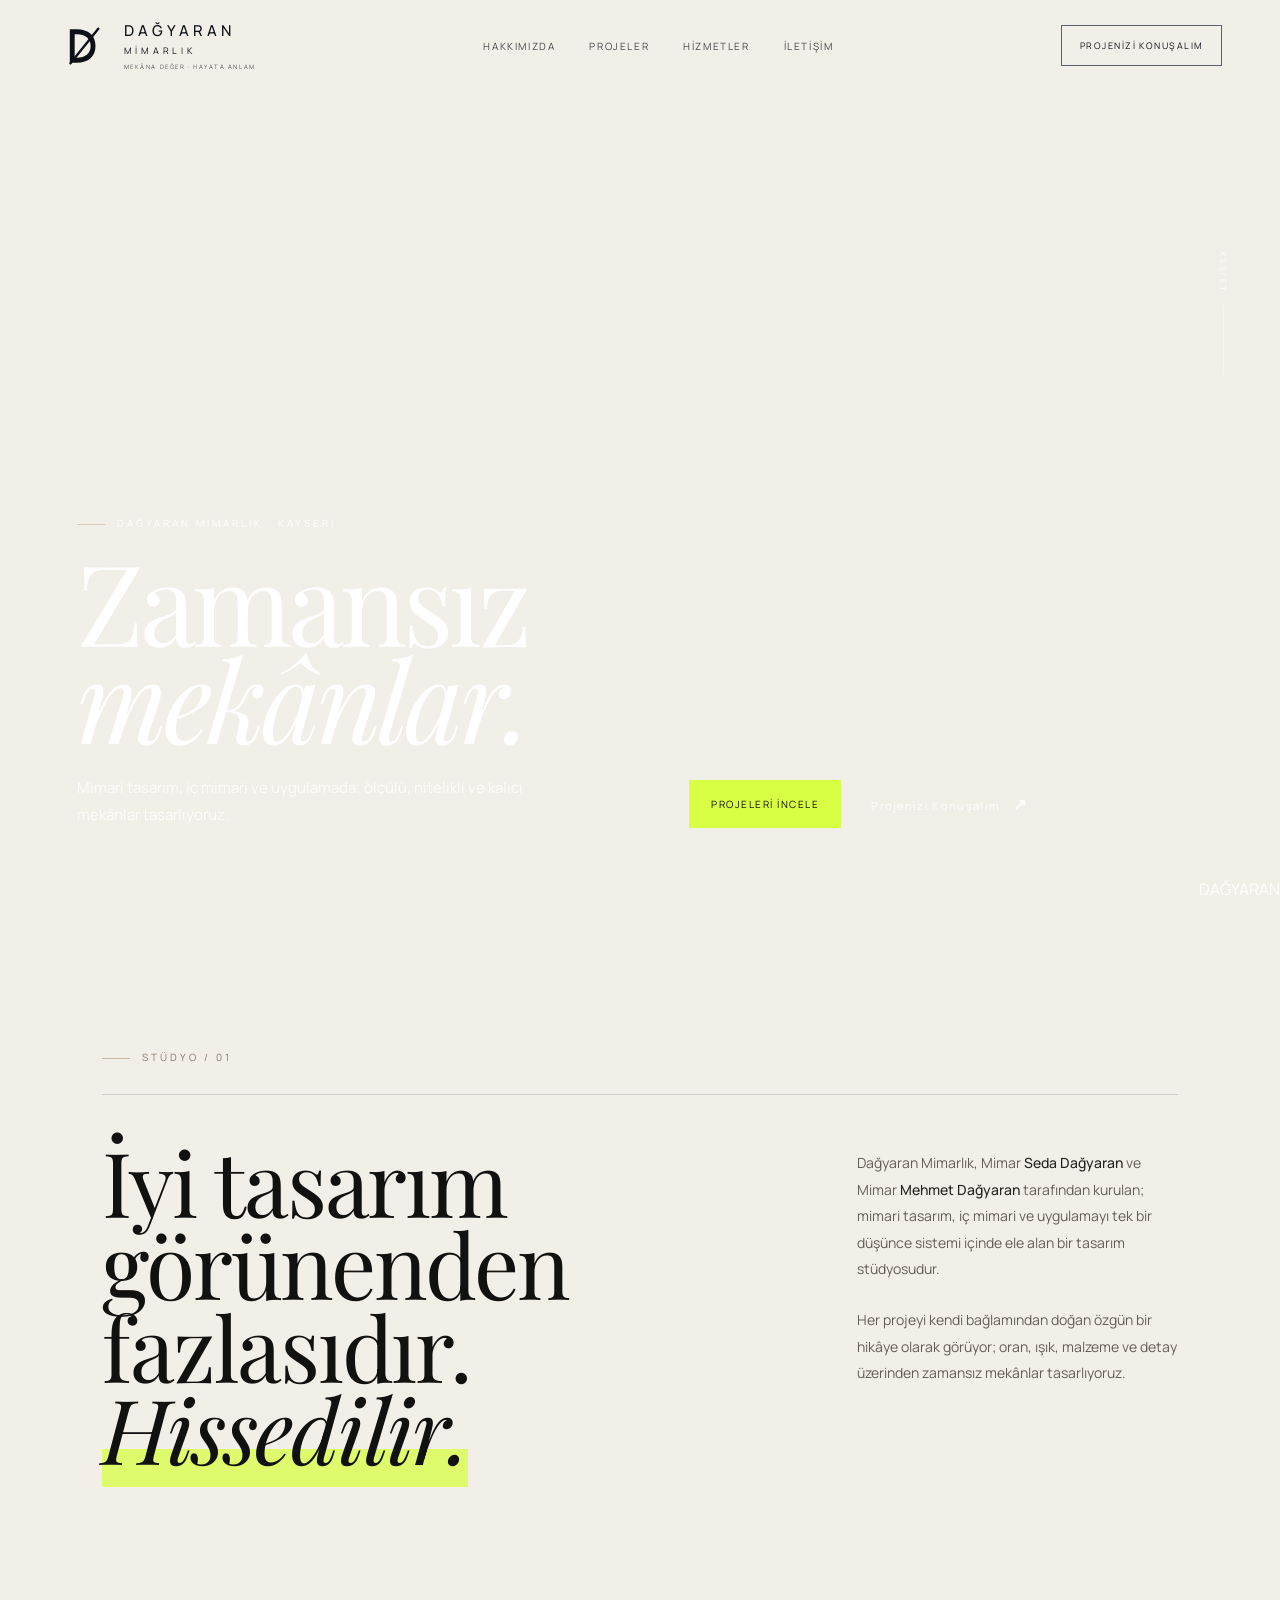
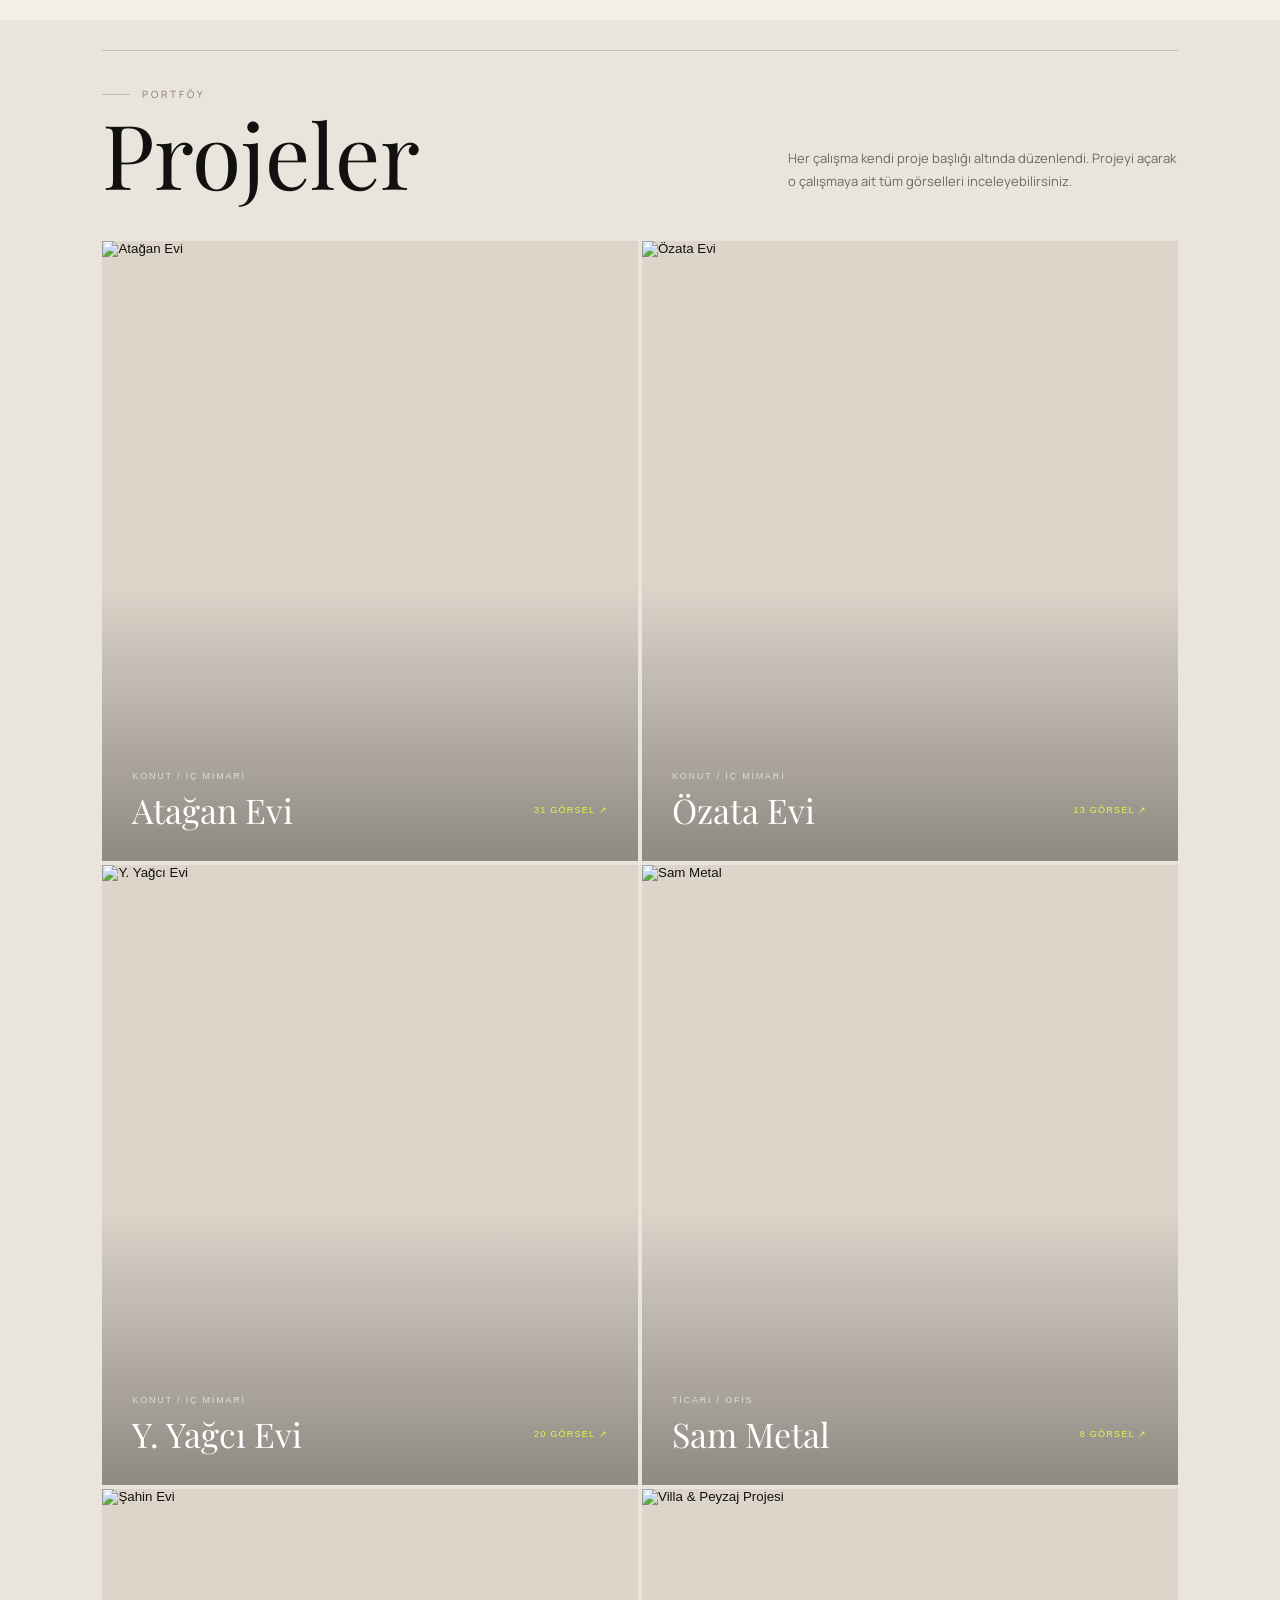
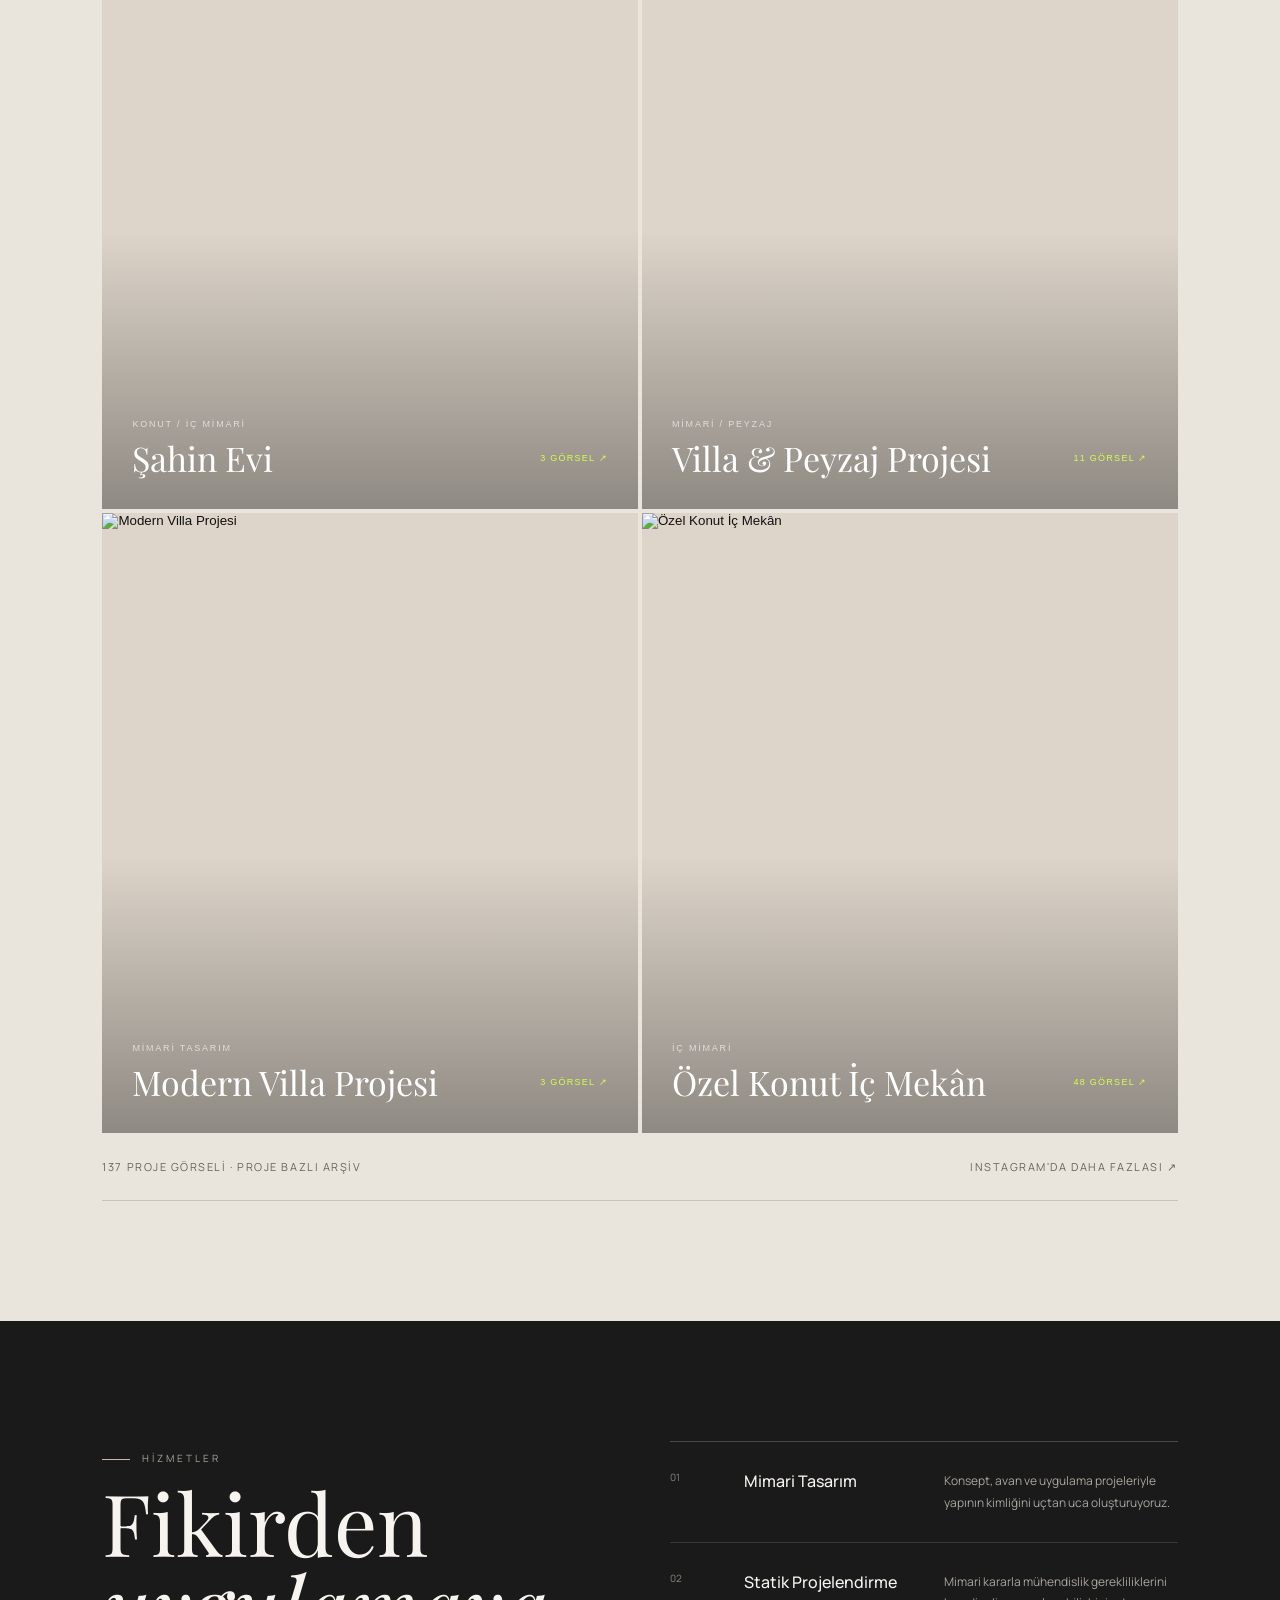
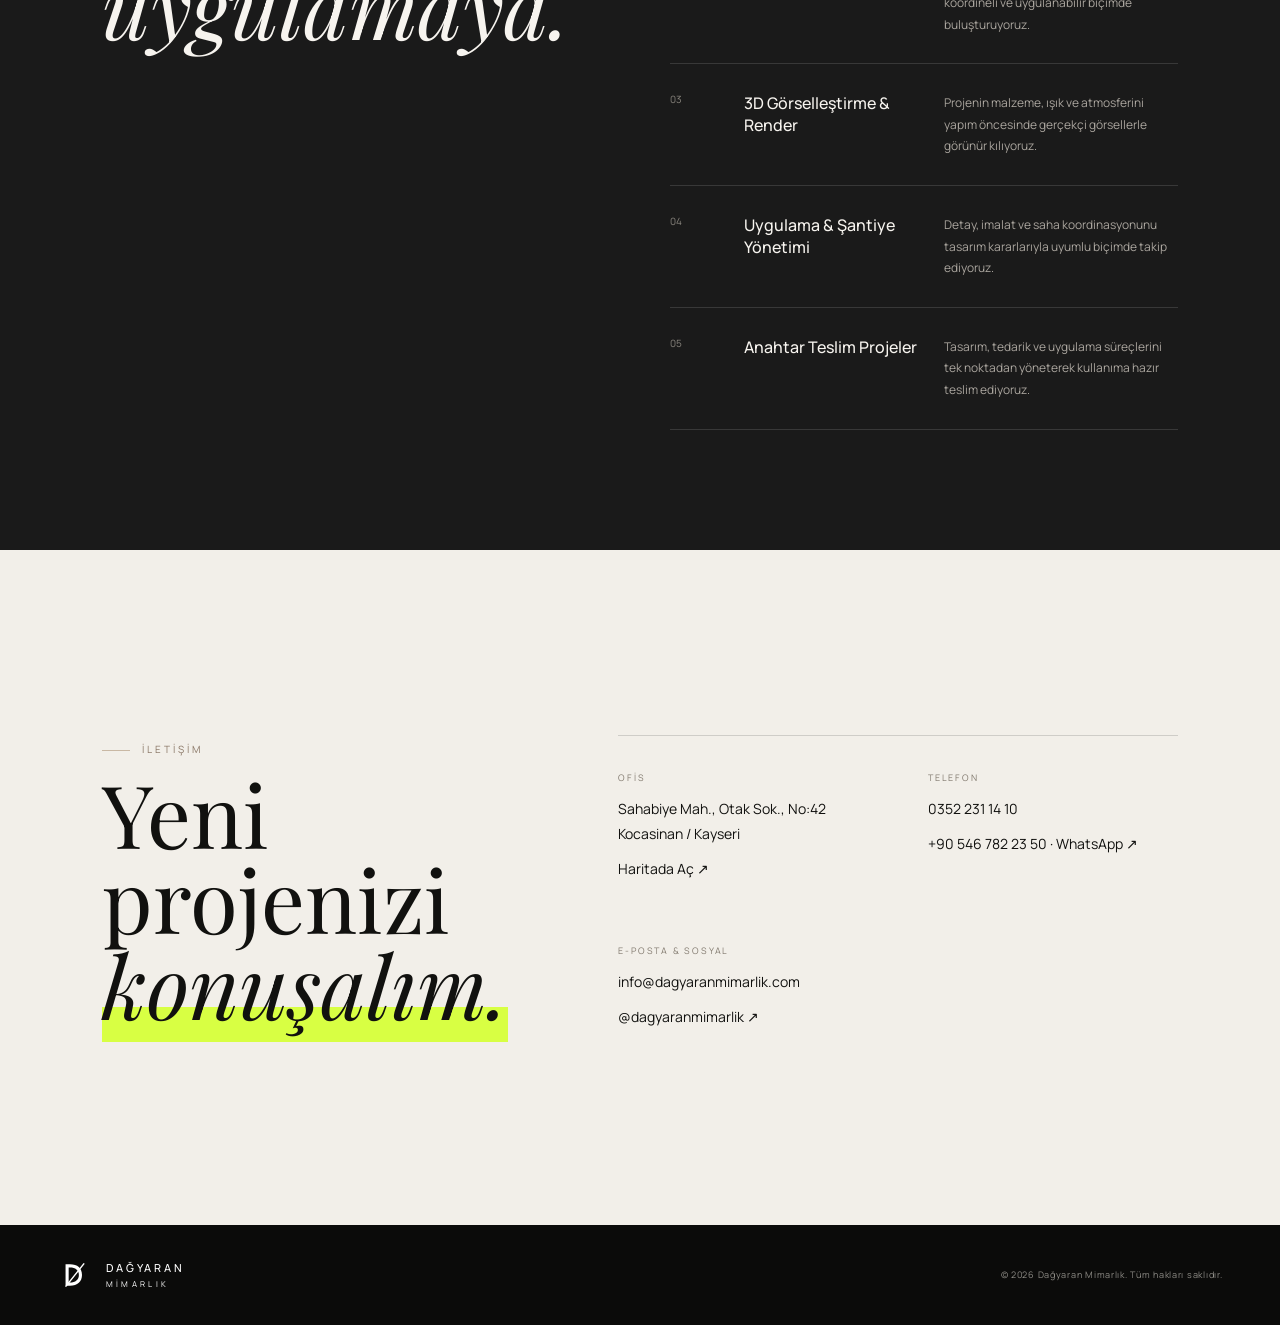
==== commit 578803dc: "Ana sayfayi agir ve zamansiz mimari dile gecir" ====
--- a/index.html
+++ b/index.html
@@ -32,35 +32,24 @@
   </header>
 
   <main>
-    <section class="hero hero-modern" aria-label="Dağyaran Mimarlık">
-      <div class="hero-grid" aria-hidden="true"></div>
-      <div class="hero-orbit orbit-a" aria-hidden="true"></div>
-      <div class="hero-orbit orbit-b" aria-hidden="true"></div>
-      <div class="hero-plane plane-a" aria-hidden="true"></div>
-      <div class="hero-plane plane-b" aria-hidden="true"></div>
-      <div class="hero-monogram" aria-hidden="true">
-        <svg viewBox="0 0 72 72"><path d="M17 12v48h10c17 0 27-9 27-24S44 12 27 12H17Zm7 7h3c12 0 20 6 20 17s-8 17-20 17h-3V19Z" fill="none" stroke="currentColor" stroke-width="1.1"/><path d="M58 11 18 61" fill="none" stroke="currentColor" stroke-width="1.1"/></svg>
+    <section class="hero hero-classic" aria-label="Dağyaran Mimarlık">
+      <div class="hero-architecture" aria-hidden="true">
+        <span class="arch-line l1"></span><span class="arch-line l2"></span><span class="arch-line l3"></span>
+        <span class="arch-block b1"></span><span class="arch-block b2"></span>
       </div>
       <div class="hero-content reveal">
-        <p class="eyebrow">KAYSERİ · MİMARİ TASARIM · İÇ MİMARİ · UYGULAMA</p>
-        <h1><span>Mekânı</span><br><em>yeniden</em><br><span>düşünüyoruz.</span></h1>
+        <p class="eyebrow">DAĞYARAN MİMARLIK · KAYSERİ</p>
+        <h1>Zamansız<br><em>mekânlar.</em></h1>
         <div class="hero-bottomline">
-          <p class="hero-copy">Mimarlığı yalnızca biçim değil; yaşam, ışık, malzeme ve detayın birlikte kurduğu bir deneyim olarak ele alıyoruz.</p>
+          <p class="hero-copy">Mimari tasarım, iç mimari ve uygulamada; ölçülü, nitelikli ve kalıcı mekânlar tasarlıyoruz.</p>
           <div class="hero-actions">
-            <a class="button light magnetic" href="#projects">Projeleri Keşfet <b>↗</b></a>
-            <a class="text-link" href="#about">Stüdyoyu Tanı</a>
+            <a class="button light" href="#projects">Projeleri İncele</a>
+            <a class="text-link" href="#contact">Projenizi Konuşalım <b>↗</b></a>
           </div>
         </div>
       </div>
-      <div class="hero-index" aria-hidden="true"><span>01</span><i></i><span>DAĞYARAN</span></div>
-      <a class="scroll-cue" href="#about" aria-label="Aşağı kaydır"><span>SCROLL</span><i></i></a>
-    </section>
-
-    <section class="ticker" aria-label="Dağyaran Mimarlık hizmetleri">
-      <div class="ticker-track">
-        <span>MİMARİ TASARIM</span><b>✦</b><span>İÇ MİMARİ</span><b>✦</b><span>3D GÖRSELLEŞTİRME</span><b>✦</b><span>UYGULAMA</span><b>✦</b><span>ŞANTİYE YÖNETİMİ</span><b>✦</b><span>ANAHTAR TESLİM</span><b>✦</b>
-        <span>MİMARİ TASARIM</span><b>✦</b><span>İÇ MİMARİ</span><b>✦</b><span>3D GÖRSELLEŞTİRME</span><b>✦</b><span>UYGULAMA</span><b>✦</b><span>ŞANTİYE YÖNETİMİ</span><b>✦</b><span>ANAHTAR TESLİM</span><b>✦</b>
-      </div>
+      <div class="hero-signature" aria-hidden="true">DAĞYARAN</div>
+      <a class="scroll-cue" href="#about" aria-label="Aşağı kaydır"><span>KEŞFET</span><i></i></a>
     </section>
 
     <section class="statement section" id="about">
--- a/styles.css
+++ b/styles.css
@@ -1,2 +1,4 @@
 :root{--ink:#1A1A1A;--paper:#F7F4EF;--cream:#E8E0D6;--warm:#C9B8A4;--line:rgba(26,26,26,.16);--dark:#1A1A1A}*{box-sizing:border-box}html{scroll-behavior:smooth}body{margin:0;background:var(--paper);color:var(--ink);font-family:Manrope,Arial,sans-serif;overflow-x:hidden}.noise{position:fixed;inset:0;pointer-events:none;z-index:999;opacity:.025}.site-header{position:absolute;top:0;left:0;width:100%;z-index:30;padding:24px 4.5vw;display:grid;grid-template-columns:auto 1fr auto;gap:44px;align-items:center;color:#fff}.brand{display:flex;align-items:center;gap:16px;color:inherit;text-decoration:none}.brand-lockup{display:flex;flex-direction:column;gap:6px}.brand-tagline{font-size:6px;letter-spacing:.26em;white-space:nowrap;opacity:.68}.brand-mark{width:50px;height:50px;display:block;flex:0 0 auto}.brand-mark svg{width:100%;height:100%}.brand-text{display:flex;flex-direction:column;letter-spacing:.31em;font-size:9px}.brand-text strong{font-size:15px;font-weight:500;letter-spacing:.27em}.brand-text em{font-style:normal;margin-top:3px;letter-spacing:.42em}.desktop-nav{display:flex;justify-content:center;gap:34px}.desktop-nav a{color:inherit;text-decoration:none;text-transform:uppercase;font-size:10px;letter-spacing:.16em;opacity:.75;transition:.25s}.desktop-nav a:hover{opacity:1}.header-cta{border:1px solid rgba(255,255,255,.55);padding:13px 18px;color:#fff;text-decoration:none;text-transform:uppercase;font-size:9px;letter-spacing:.16em;transition:.25s}.header-cta:hover{background:#fff;color:#111}.menu-btn{display:none;background:none;border:0;width:42px;height:42px;position:relative}.menu-btn span{position:absolute;width:24px;height:1px;background:#fff;left:9px}.menu-btn span:first-child{top:16px}.menu-btn span:last-child{top:24px}.hero{height:100svh;min-height:690px;position:relative;color:white;overflow:hidden;display:flex;align-items:flex-end}.hero-slider,.hero-slide,.hero-overlay{position:absolute;inset:0}.hero-slide{background-size:cover;background-position:center;opacity:0;transform:scale(1.035);transition:opacity 1.2s ease,transform 6.5s ease}.hero-slide.active{opacity:1;transform:scale(1.09)}.hero-overlay{background:linear-gradient(90deg,rgba(9,9,8,.73) 0%,rgba(9,9,8,.28) 50%,rgba(9,9,8,.16) 100%),linear-gradient(0deg,rgba(8,8,7,.55),transparent 55%)}.hero-content{position:relative;z-index:3;padding:0 0 10vh 9vw;max-width:920px}.eyebrow,.section-kicker{font-size:10px;letter-spacing:.3em;text-transform:uppercase}.hero h1,.statement h2,.projects h2,.services h2,.contact h2{font-family:'Playfair Display',serif;font-weight:400}.hero h1{font-size:clamp(62px,8.8vw,132px);line-height:.86;letter-spacing:-.035em;margin:22px 0 28px}.hero h1 em,.statement h2 em,.services h2 em,.contact h2 em{font-weight:400}.hero-copy{max-width:520px;font-size:15px;line-height:1.8;color:rgba(255,255,255,.86)}.hero-actions{display:flex;align-items:center;gap:30px;margin-top:34px}.button{display:inline-flex;padding:14px 18px;text-decoration:none;text-transform:uppercase;font-size:10px;letter-spacing:.15em}.button.light{background:var(--paper);color:var(--ink)}.text-link{color:#fff;text-decoration:none;font-size:11px;letter-spacing:.12em}.text-link b{margin-left:10px;font-size:16px}.hero-side{position:absolute;z-index:3;right:4.5vw;bottom:10vh;display:flex;gap:28px;transform:rotate(-90deg) translateX(100%);transform-origin:right bottom;font-size:9px;text-transform:uppercase;letter-spacing:.2em;color:rgba(255,255,255,.72)}.hero-counter{position:absolute;z-index:3;right:4.5vw;top:50%;display:flex;flex-direction:column;align-items:center;gap:8px;font-size:9px;letter-spacing:.15em}.hero-counter i{display:block;width:1px;height:78px;background:rgba(255,255,255,.45)}.section{padding:120px 8vw}.section-kicker{color:#8A7766}.statement{padding-top:150px;padding-bottom:150px}.statement-grid{display:grid;grid-template-columns:1.35fr .65fr;gap:90px;margin-top:30px}.statement h2{font-size:clamp(48px,6.2vw,90px);line-height:1.03;letter-spacing:-.025em;margin:0;max-width:920px}.statement-copy{padding-top:10px}.statement-copy p{font-size:14px;line-height:1.9;color:#645f56;margin:0 0 24px}.statement-copy strong{color:#27241f;font-weight:500}.projects{padding-top:30px}.section-head{display:flex;align-items:flex-end;justify-content:space-between;gap:60px;margin-bottom:48px}.projects h2{font-size:clamp(54px,7vw,100px);line-height:.9;margin:12px 0 0}.section-head>p{max-width:390px;margin:0;font-size:13px;line-height:1.8;color:#6e685e}.gallery{display:grid;grid-template-columns:repeat(3,1fr);grid-auto-rows:310px;gap:16px}.gallery-item{border:0;padding:0;background:#d8d2c7;overflow:hidden;cursor:zoom-in;position:relative}.gallery-item.tall{grid-row:span 2}.gallery-item.wide{grid-column:span 2}.gallery-item img{width:100%;height:100%;object-fit:cover;display:block;transition:transform .9s cubic-bezier(.2,.65,.2,1),filter .4s}.gallery-item:hover img{transform:scale(1.035);filter:brightness(.88)}.gallery-item:after{content:'↗';position:absolute;right:18px;bottom:16px;width:35px;height:35px;border:1px solid rgba(255,255,255,.65);display:grid;place-items:center;color:white;opacity:0;transform:translateY(8px);transition:.3s}.gallery-item:hover:after{opacity:1;transform:none}.projects-note{display:flex;justify-content:space-between;align-items:center;padding:26px 0;border-bottom:1px solid var(--line);font-size:11px;text-transform:uppercase;letter-spacing:.14em}.projects-note a{color:inherit;text-decoration:none}.services{background:var(--dark);color:#F7F4EF;margin-top:100px}.services-inner{display:grid;grid-template-columns:.78fr 1.22fr;gap:100px}.section-kicker.light{color:#aaa397}.services h2{font-size:clamp(55px,6.7vw,96px);line-height:.96;margin:16px 0}.service-list{border-top:1px solid rgba(255,255,255,.2)}.service-list>div{display:grid;grid-template-columns:50px 1.05fr 1.4fr;gap:24px;padding:28px 0;border-bottom:1px solid rgba(255,255,255,.13)}.service-list span{font-size:10px;color:#8a867f}.service-list h3{font-size:16px;font-weight:500;margin:0}.service-list p{font-size:12px;line-height:1.8;color:#aaa59e;margin:0}.contact{display:grid;grid-template-columns:.8fr 1.2fr;gap:110px;align-items:start}.contact h2{font-size:clamp(54px,6.8vw,96px);line-height:.98;margin:15px 0}.contact-grid{display:grid;grid-template-columns:1fr 1fr;gap:46px 60px;border-top:1px solid var(--line);padding-top:28px}.contact-grid>div:last-child{grid-column:1/-1}.contact-grid small{font-size:9px;letter-spacing:.2em;color:#827a6f}.contact-grid p,.contact-grid a{font-size:14px;line-height:1.8;color:var(--ink);text-decoration:none;display:block;margin:10px 0}.contact-grid a:hover{text-decoration:underline}footer{padding:34px 4.5vw;background:#0b0b0a;color:white;display:flex;align-items:center;justify-content:space-between}.footer-brand .brand-mark{width:32px;height:32px}.footer-brand .brand-text strong{font-size:11px}.footer-brand .brand-text{font-size:8px}footer p{font-size:9px;letter-spacing:.08em;color:#8f8d87}.mobile-menu{position:fixed;inset:0;z-index:25;background:#111;color:#fff;display:flex;flex-direction:column;align-items:center;justify-content:center;gap:24px;opacity:0;pointer-events:none;transition:.35s}.mobile-menu.open{opacity:1;pointer-events:auto}.mobile-menu a{color:#fff;text-decoration:none;font-family:'Playfair Display',serif;font-size:38px}.lightbox{position:fixed;inset:0;background:rgba(8,8,7,.94);z-index:60;display:grid;place-items:center;padding:5vw;opacity:0;pointer-events:none;transition:.3s}.lightbox.open{opacity:1;pointer-events:auto}.lightbox img{max-width:94vw;max-height:88vh;object-fit:contain;box-shadow:0 24px 80px rgba(0,0,0,.45)}.lightbox-close{position:absolute;right:24px;top:18px;background:none;border:0;color:#fff;font-size:38px;font-weight:200;cursor:pointer}.reveal{opacity:0;transform:translateY(26px);transition:opacity .9s ease,transform .9s cubic-bezier(.2,.7,.2,1)}.reveal.visible{opacity:1;transform:none}.delay-1{transition-delay:.12s}.delay-2{transition-delay:.24s}@media(max-width:1000px){.desktop-nav,.header-cta{display:none}.site-header{grid-template-columns:1fr auto}.menu-btn{display:block}.hero-content{padding-left:7vw;padding-right:7vw}.hero-side{display:none}.statement-grid,.services-inner,.contact{grid-template-columns:1fr;gap:55px}.gallery{grid-template-columns:1fr 1fr}.section{padding-left:7vw;padding-right:7vw}.service-list>div{grid-template-columns:40px 1fr}.service-list p{grid-column:2}.contact-grid{grid-template-columns:1fr 1fr}}@media(max-width:650px){.site-header{padding:18px 6vw}.brand-mark{width:36px;height:36px}.brand-text strong{font-size:12px}.hero{min-height:640px}.hero h1{font-size:18vw}.hero-copy{font-size:13px}.hero-actions{flex-direction:column;align-items:flex-start;gap:20px}.hero-counter{display:none}.section{padding:86px 6vw}.statement{padding-top:105px}.statement-grid{gap:36px}.statement h2{font-size:13vw}.section-head{align-items:flex-start;flex-direction:column;gap:20px}.gallery{grid-template-columns:1fr;grid-auto-rows:430px}.gallery-item.tall,.gallery-item.wide{grid-row:auto;grid-column:auto}.projects-note{align-items:flex-start;flex-direction:column;gap:14px}.services{margin-top:55px}.services h2,.projects h2,.contact h2{font-size:14vw}.contact-grid{grid-template-columns:1fr;gap:34px}.contact-grid>div:last-child{grid-column:auto}.mobile-menu a{font-size:33px}footer{align-items:flex-start;flex-direction:column;gap:24px}}.eyebrow:before,.section-kicker:before{content:"";display:inline-block;width:28px;height:1px;background:var(--warm);vertical-align:middle;margin-right:12px}.hero .eyebrow:before{background:#d8c7b2}.header-cta{border-color:rgba(201,184,164,.75)}.header-cta:hover{background:var(--warm);border-color:var(--warm);color:#1A1A1A}.projects-note{color:#6d6258}.services .section-kicker.light:before{background:var(--warm)}.footer-brand .brand-tagline{display:none}@media(max-width:650px){.brand-tagline{display:none}.brand-mark{width:42px;height:42px}.eyebrow:before,.section-kicker:before{width:18px;margin-right:8px}}
-.project-grid{display:grid;grid-template-columns:repeat(2,minmax(0,1fr));gap:18px}.project-card{border:0;padding:0;background:transparent;text-align:left;cursor:pointer;color:inherit}.project-cover{height:520px;overflow:hidden;background:#ddd5ca}.project-cover img{width:100%;height:100%;object-fit:cover;display:block;transition:transform .8s cubic-bezier(.2,.65,.2,1),filter .35s}.project-card:hover .project-cover img{transform:scale(1.025);filter:brightness(.9)}.project-meta{display:grid;grid-template-columns:1fr auto;gap:6px 20px;padding:18px 2px 34px;border-bottom:1px solid var(--line)}.project-meta small{grid-column:1/-1;font-size:9px;letter-spacing:.2em;text-transform:uppercase;color:#8a7766}.project-meta h3{font-family:'Playfair Display',serif;font-size:28px;font-weight:400;margin:0}.project-meta span{align-self:center;font-size:9px;letter-spacing:.14em;text-transform:uppercase;color:#756d63}.project-modal{position:fixed;inset:0;z-index:55;background:var(--paper);overflow:auto;opacity:0;pointer-events:none;transform:translateY(18px);transition:.35s}.project-modal.open{opacity:1;pointer-events:auto;transform:none}.project-modal-head{position:sticky;top:0;z-index:3;background:rgba(247,244,239,.94);backdrop-filter:blur(12px);display:grid;grid-template-columns:160px 1fr 80px;align-items:center;padding:24px 5vw;border-bottom:1px solid var(--line)}.project-modal-head>div{text-align:center}.project-modal-head small{font-size:9px;letter-spacing:.18em;color:#8a7766}.project-modal-head h2{font-family:'Playfair Display',serif;font-weight:400;font-size:38px;margin:3px 0}.project-back,.project-x{border:0;background:none;cursor:pointer;color:inherit}.project-back{text-align:left;text-transform:uppercase;font-size:9px;letter-spacing:.16em}.project-x{font-size:34px;font-weight:200}.project-gallery{padding:24px 5vw 80px;columns:2;column-gap:18px}.project-shot{width:100%;border:0;padding:0;margin:0 0 18px;background:#ddd5ca;display:block;break-inside:avoid;cursor:zoom-in}.project-shot img{width:100%;height:auto;display:block;transition:filter .3s}.project-shot:hover img{filter:brightness(.92)}@media(max-width:800px){.project-grid{grid-template-columns:1fr}.project-cover{height:62vw;min-height:340px}.project-modal-head{grid-template-columns:70px 1fr 45px;padding:16px 4vw}.project-modal-head h2{font-size:25px}.project-gallery{columns:1;padding:14px 4vw 60px}.project-meta h3{font-size:25px}}+.project-grid{display:grid;grid-template-columns:repeat(2,minmax(0,1fr));gap:18px}.project-card{border:0;padding:0;background:transparent;text-align:left;cursor:pointer;color:inherit}.project-cover{height:520px;overflow:hidden;background:#ddd5ca}.project-cover img{width:100%;height:100%;object-fit:cover;display:block;transition:transform .8s cubic-bezier(.2,.65,.2,1),filter .35s}.project-card:hover .project-cover img{transform:scale(1.025);filter:brightness(.9)}.project-meta{display:grid;grid-template-columns:1fr auto;gap:6px 20px;padding:18px 2px 34px;border-bottom:1px solid var(--line)}.project-meta small{grid-column:1/-1;font-size:9px;letter-spacing:.2em;text-transform:uppercase;color:#8a7766}.project-meta h3{font-family:'Playfair Display',serif;font-size:28px;font-weight:400;margin:0}.project-meta span{align-self:center;font-size:9px;letter-spacing:.14em;text-transform:uppercase;color:#756d63}.project-modal{position:fixed;inset:0;z-index:55;background:var(--paper);overflow:auto;opacity:0;pointer-events:none;transform:translateY(18px);transition:.35s}.project-modal.open{opacity:1;pointer-events:auto;transform:none}.project-modal-head{position:sticky;top:0;z-index:3;background:rgba(247,244,239,.94);backdrop-filter:blur(12px);display:grid;grid-template-columns:160px 1fr 80px;align-items:center;padding:24px 5vw;border-bottom:1px solid var(--line)}.project-modal-head>div{text-align:center}.project-modal-head small{font-size:9px;letter-spacing:.18em;color:#8a7766}.project-modal-head h2{font-family:'Playfair Display',serif;font-weight:400;font-size:38px;margin:3px 0}.project-back,.project-x{border:0;background:none;cursor:pointer;color:inherit}.project-back{text-align:left;text-transform:uppercase;font-size:9px;letter-spacing:.16em}.project-x{font-size:34px;font-weight:200}.project-gallery{padding:24px 5vw 80px;columns:2;column-gap:18px}.project-shot{width:100%;border:0;padding:0;margin:0 0 18px;background:#ddd5ca;display:block;break-inside:avoid;cursor:zoom-in}.project-shot img{width:100%;height:auto;display:block;transition:filter .3s}.project-shot:hover img{filter:brightness(.92)}@media(max-width:800px){.project-grid{grid-template-columns:1fr}.project-cover{height:62vw;min-height:340px}.project-modal-head{grid-template-columns:70px 1fr 45px;padding:16px 4vw}.project-modal-head h2{font-size:25px}.project-gallery{columns:1;padding:14px 4vw 60px}.project-meta h3{font-size:25px}}
+/* 2026 editorial redesign */
+body{--paper:#f2efe9;--ink:#11110f;--acid:#d8ff43;background:var(--paper)}.scroll-progress{position:fixed;top:0;left:0;height:2px;width:0;background:var(--acid);z-index:1000;pointer-events:none}.site-header{position:fixed;mix-blend-mode:difference;padding-top:20px;padding-bottom:20px}.site-header.scrolled{background:rgba(17,17,15,.72);backdrop-filter:blur(16px);mix-blend-mode:normal}.hero-modern{background:#11110f;color:#f5f1e9;min-height:760px;isolation:isolate}.hero-modern:after{content:"";position:absolute;inset:0;background:radial-gradient(circle at 68% 42%,rgba(216,255,67,.075),transparent 24%),linear-gradient(110deg,transparent 55%,rgba(255,255,255,.025));z-index:-1}.hero-grid{position:absolute;inset:-15%;z-index:-2;background-image:linear-gradient(rgba(255,255,255,.055) 1px,transparent 1px),linear-gradient(90deg,rgba(255,255,255,.055) 1px,transparent 1px);background-size:76px 76px;transform:perspective(800px) rotateX(62deg) rotateZ(-9deg) scale(1.25);transform-origin:center;animation:gridFloat 14s ease-in-out infinite alternate}.hero-orbit{position:absolute;border:1px solid rgba(255,255,255,.12);border-radius:50%;z-index:-1}.orbit-a{width:54vw;height:54vw;right:-12vw;top:-14vw;animation:orbit 22s linear infinite}.orbit-b{width:29vw;height:29vw;right:10vw;top:18vh;border-color:rgba(216,255,67,.22);animation:orbit 16s linear infinite reverse}.hero-orbit:before{content:"";position:absolute;width:8px;height:8px;background:var(--acid);border-radius:50%;top:50%;left:-4px}.hero-plane{position:absolute;border:1px solid rgba(255,255,255,.09);z-index:-1;transform:rotate(-14deg)}.plane-a{width:34vw;height:48vw;right:8vw;top:9vh}.plane-b{width:20vw;height:28vw;right:20vw;top:22vh;transform:rotate(18deg)}.hero-monogram{position:absolute;width:min(42vw,620px);height:min(42vw,620px);right:5vw;top:50%;transform:translateY(-50%);color:rgba(255,255,255,.045);z-index:-1;animation:monogramPulse 8s ease-in-out infinite}.hero-monogram svg{width:100%;height:100%}.hero-content{padding:0 6vw 8vh;max-width:none;width:100%}.hero-modern h1{font-size:clamp(68px,10.2vw,158px);line-height:.75;letter-spacing:-.055em;margin:28px 0 48px;max-width:1100px}.hero-modern h1 span,.hero-modern h1 em{display:inline-block}.hero-modern h1 em{color:var(--acid)}.hero-bottomline{display:grid;grid-template-columns:minmax(280px,510px) auto;gap:8vw;align-items:end}.hero-copy{margin:0}.hero-actions{margin:0}.button.light{background:var(--acid);color:#11110f;padding:17px 22px}.button.light b{margin-left:24px}.hero-index{position:absolute;right:4vw;bottom:7vh;display:flex;align-items:center;gap:12px;font-size:8px;letter-spacing:.24em;writing-mode:vertical-rl}.hero-index i{width:1px;height:55px;background:rgba(255,255,255,.25)}.scroll-cue{position:absolute;right:4vw;top:28%;color:#fff;text-decoration:none;display:flex;flex-direction:column;align-items:center;gap:12px;font-size:8px;letter-spacing:.24em}.scroll-cue span{writing-mode:vertical-rl}.scroll-cue i{height:70px;width:1px;background:rgba(255,255,255,.35);position:relative;overflow:hidden}.scroll-cue i:after{content:"";position:absolute;left:0;top:-100%;height:100%;width:1px;background:var(--acid);animation:scrollLine 2s ease-in-out infinite}.ticker{overflow:hidden;background:var(--acid);color:#11110f;padding:14px 0}.ticker-track{width:max-content;display:flex;align-items:center;gap:30px;animation:tickerMove 30s linear infinite}.ticker span{font-size:10px;letter-spacing:.2em}.ticker b{font-size:10px}.statement{position:relative}.statement-grid{border-top:1px solid var(--line);padding-top:45px}.statement h2{font-size:clamp(54px,7vw,108px);line-height:.92}.statement h2 em{background:linear-gradient(transparent 68%,rgba(216,255,67,.75) 0)}.projects{background:#e9e5dd}.projects .section-head{border-top:1px solid rgba(17,17,15,.18);padding-top:26px}.project-grid{gap:4px}.project-card{position:relative;background:#111}.project-cover{height:620px}.project-cover:after{content:"";position:absolute;inset:0;background:linear-gradient(0deg,rgba(0,0,0,.55),transparent 45%);opacity:.65;transition:.4s}.project-card:hover .project-cover:after{opacity:.9}.project-meta{position:absolute;left:0;right:0;bottom:0;z-index:2;color:#fff;border:0;padding:28px 30px}.project-meta small{color:rgba(255,255,255,.65)}.project-meta h3{font-size:34px}.project-meta span{color:var(--acid)}.services{margin-top:0}.service-list>div{transition:padding .35s,background .35s}.service-list>div:hover{padding-left:18px;background:rgba(255,255,255,.035)}.contact{min-height:75vh;align-items:center}.contact-title h2 em{background:linear-gradient(transparent 70%,var(--acid) 0)}@keyframes tickerMove{to{transform:translateX(-50%)}}@keyframes orbit{to{transform:rotate(360deg)}}@keyframes gridFloat{to{transform:perspective(800px) rotateX(57deg) rotateZ(-5deg) scale(1.32) translateY(-2%)}}@keyframes monogramPulse{50%{color:rgba(216,255,67,.08);transform:translateY(-50%) scale(1.025)}}@keyframes scrollLine{0%{top:-100%}60%,100%{top:100%}}@media(max-width:800px){.hero-modern{min-height:720px}.hero-content{padding:0 6vw 9vh}.hero-modern h1{font-size:18vw;line-height:.82}.hero-bottomline{grid-template-columns:1fr;gap:28px}.hero-actions{align-items:flex-start}.hero-monogram{width:80vw;height:80vw;right:-22vw}.plane-a{width:70vw;height:90vw;right:-20vw}.project-cover{height:118vw;max-height:620px}.project-meta{padding:22px}.project-meta h3{font-size:28px}.scroll-cue,.hero-index{display:none}.ticker-track{animation-duration:22s}}@media(prefers-reduced-motion:reduce){.hero-grid,.hero-orbit,.hero-monogram,.ticker-track,.scroll-cue i:after{animation:none}}
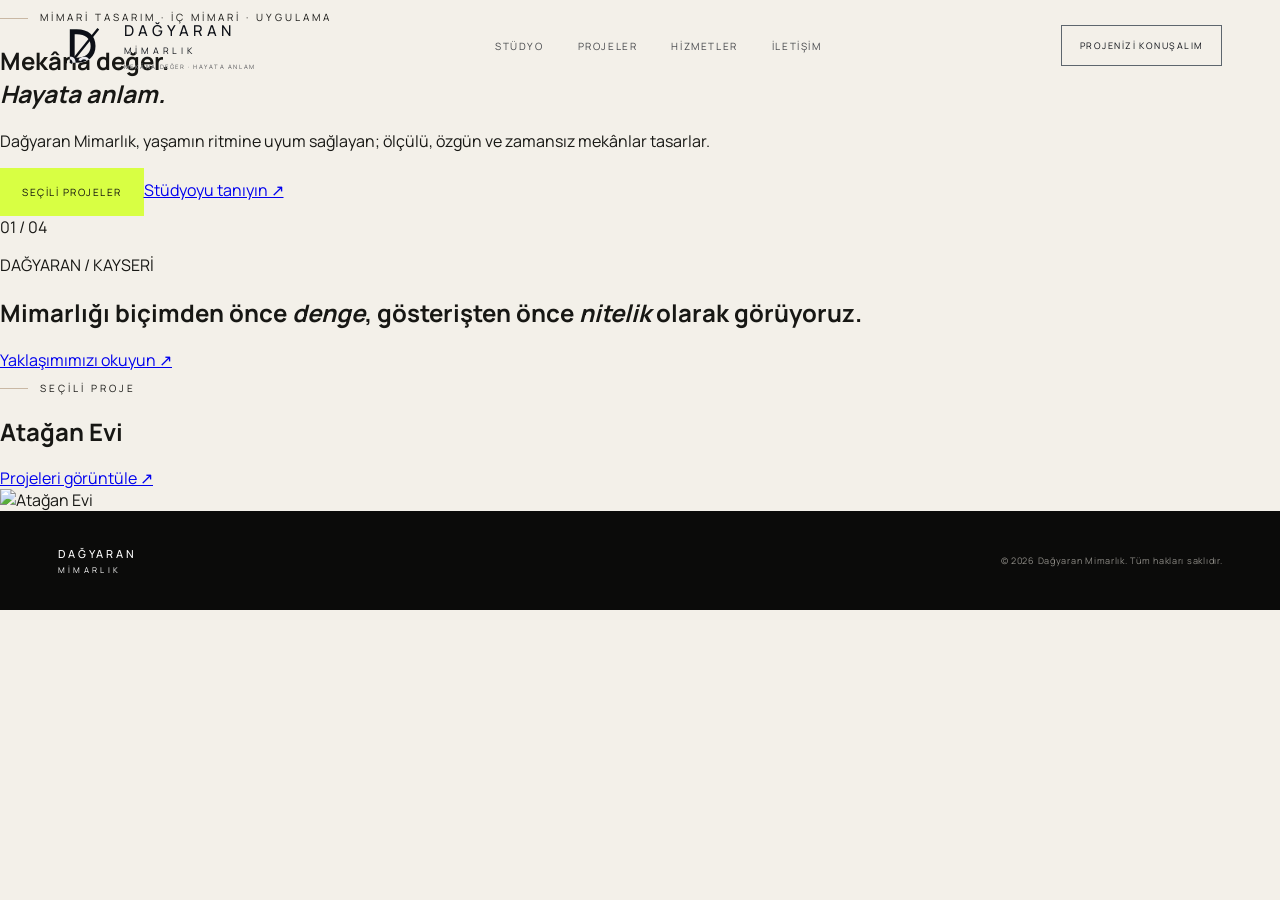
==== commit 43efe540: "Cok sayfali premium ana sayfaya gec" ====
--- a/index.html
+++ b/index.html
@@ -1,107 +1 @@
-<!doctype html>
-<html lang="tr">
-<head>
-  <meta charset="utf-8" />
-  <meta name="viewport" content="width=device-width,initial-scale=1" />
-  <meta name="description" content="Dağyaran Mimarlık — Mimari tasarım, statik projelendirme, gerçekçi 3D görselleştirme, uygulama ve anahtar teslim projeler. Kayseri." />
-  <meta name="theme-color" content="#1A1A1A" />
-  <title>Dağyaran Mimarlık | Kayseri</title>
-  <link rel="preconnect" href="https://fonts.googleapis.com">
-  <link rel="preconnect" href="https://fonts.gstatic.com" crossorigin>
-  <link href="https://fonts.googleapis.com/css2?family=Manrope:wght@300;400;500;600&family=Playfair+Display:ital,wght@0,400;1,400&display=swap" rel="stylesheet">
-  <link rel="icon" type="image/svg+xml" href="favicon.svg" />
-  <link rel="stylesheet" href="styles.css" />
-</head>
-<body><div class="scroll-progress" aria-hidden="true"></div>
-  <div class="noise" aria-hidden="true"></div>
-  <header class="site-header" id="top">
-    <a class="brand" href="#top" aria-label="Dağyaran Mimarlık ana sayfa">
-      <span class="brand-mark" aria-hidden="true">
-        <svg viewBox="0 0 72 72" role="img" aria-label="Dağyaran monogram">
-          <path d="M17 12v48h10c17 0 27-9 27-24S44 12 27 12H17Zm7 7h3c12 0 20 6 20 17s-8 17-20 17h-3V19Z" fill="currentColor"/>
-          <path d="M58 11 18 61" fill="none" stroke="currentColor" stroke-width="3.4" stroke-linecap="round"/>
-        </svg>
-      </span>
-      <span class="brand-lockup"><span class="brand-text"><strong>DAĞYARAN</strong><em>MİMARLIK</em></span><span class="brand-tagline">MEKÂNA DEĞER · HAYATA ANLAM</span></span>
-    </a>
-    <nav class="desktop-nav" aria-label="Ana menü">
-      <a href="#about">Hakkımızda</a><a href="#projects">Projeler</a><a href="#services">Hizmetler</a><a href="#contact">İletişim</a>
-    </nav>
-    <a class="header-cta" href="https://wa.me/905467822350" target="_blank" rel="noreferrer">Projenizi Konuşalım</a>
-    <button class="menu-btn" aria-label="Menüyü aç" aria-expanded="false"><span></span><span></span></button>
-  </header>
-
-  <main>
-    <section class="hero hero-classic" aria-label="Dağyaran Mimarlık">
-      <div class="hero-architecture" aria-hidden="true">
-        <span class="arch-line l1"></span><span class="arch-line l2"></span><span class="arch-line l3"></span>
-        <span class="arch-block b1"></span><span class="arch-block b2"></span>
-      </div>
-      <div class="hero-content reveal">
-        <p class="eyebrow">DAĞYARAN MİMARLIK · KAYSERİ</p>
-        <h1>Zamansız<br><em>mekânlar.</em></h1>
-        <div class="hero-bottomline">
-          <p class="hero-copy">Mimari tasarım, iç mimari ve uygulamada; ölçülü, nitelikli ve kalıcı mekânlar tasarlıyoruz.</p>
-          <div class="hero-actions">
-            <a class="button light" href="#projects">Projeleri İncele</a>
-            <a class="text-link" href="#contact">Projenizi Konuşalım <b>↗</b></a>
-          </div>
-        </div>
-      </div>
-      <div class="hero-signature" aria-hidden="true">DAĞYARAN</div>
-      <a class="scroll-cue" href="#about" aria-label="Aşağı kaydır"><span>KEŞFET</span><i></i></a>
-    </section>
-
-    <section class="statement section" id="about">
-      <div class="section-kicker reveal">STÜDYO / 01</div>
-      <div class="statement-grid">
-        <h2 class="reveal">İyi tasarım görünenden fazlasıdır. <em>Hissedilir.</em></h2>
-        <div class="statement-copy reveal delay-1">
-          <p>Dağyaran Mimarlık, Mimar <strong>Seda Dağyaran</strong> ve Mimar <strong>Mehmet Dağyaran</strong> tarafından kurulan; mimari tasarım, iç mimari ve uygulamayı tek bir düşünce sistemi içinde ele alan bir tasarım stüdyosudur.</p>
-          <p>Her projeyi kendi bağlamından doğan özgün bir hikâye olarak görüyor; oran, ışık, malzeme ve detay üzerinden zamansız mekânlar tasarlıyoruz.</p>
-        </div>
-      </div>
-    </section>
-
-    <section class="projects section" id="projects">
-      <div class="section-head reveal">
-        <div><p class="section-kicker">PORTFÖY</p><h2>Projeler</h2></div>
-        <p>Her çalışma kendi proje başlığı altında düzenlendi. Projeyi açarak o çalışmaya ait tüm görselleri inceleyebilirsiniz.</p>
-      </div>
-      <div class="project-grid" id="projectGrid" aria-live="polite"></div>
-      <div class="projects-note reveal"><span>137 proje görseli · proje bazlı arşiv</span><a href="https://www.instagram.com/dagyaranmimarlik/" target="_blank" rel="noreferrer">Instagram'da daha fazlası ↗</a></div>
-    </section>
-
-    <section class="services" id="services">
-      <div class="services-inner section">
-        <div class="services-title reveal"><p class="section-kicker light">HİZMETLER</p><h2>Fikirden<br><em>uygulamaya.</em></h2></div>
-        <div class="service-list reveal delay-1">
-          <div><span>01</span><h3>Mimari Tasarım</h3><p>Konsept, avan ve uygulama projeleriyle yapının kimliğini uçtan uca oluşturuyoruz.</p></div>
-          <div><span>02</span><h3>Statik Projelendirme</h3><p>Mimari kararla mühendislik gerekliliklerini koordineli ve uygulanabilir biçimde buluşturuyoruz.</p></div>
-          <div><span>03</span><h3>3D Görselleştirme & Render</h3><p>Projenin malzeme, ışık ve atmosferini yapım öncesinde gerçekçi görsellerle görünür kılıyoruz.</p></div>
-          <div><span>04</span><h3>Uygulama & Şantiye Yönetimi</h3><p>Detay, imalat ve saha koordinasyonunu tasarım kararlarıyla uyumlu biçimde takip ediyoruz.</p></div>
-          <div><span>05</span><h3>Anahtar Teslim Projeler</h3><p>Tasarım, tedarik ve uygulama süreçlerini tek noktadan yöneterek kullanıma hazır teslim ediyoruz.</p></div>
-        </div>
-      </div>
-    </section>
-
-    <section class="contact section" id="contact">
-      <div class="contact-title reveal"><p class="section-kicker">İLETİŞİM</p><h2>Yeni projenizi<br><em>konuşalım.</em></h2></div>
-      <div class="contact-grid reveal delay-1">
-        <div><small>OFİS</small><p>Sahabiye Mah., Otak Sok., No:42<br>Kocasinan / Kayseri</p><a href="https://www.google.com/maps/search/?api=1&query=Sahabiye+Mah.+Otak+Sok.+No%3A42+Kocasinan+Kayseri" target="_blank" rel="noreferrer">Haritada Aç ↗</a></div>
-        <div><small>TELEFON</small><a href="tel:+903522311410">0352 231 14 10</a><a href="https://wa.me/905467822350" target="_blank" rel="noreferrer">+90 546 782 23 50 · WhatsApp ↗</a></div>
-        <div><small>E-POSTA & SOSYAL</small><a href="mailto:info@dagyaranmimarlik.com">info@dagyaranmimarlik.com</a><a href="https://www.instagram.com/dagyaranmimarlik/" target="_blank" rel="noreferrer">@dagyaranmimarlik ↗</a></div>
-      </div>
-    </section>
-  </main>
-
-  <footer>
-    <a class="brand footer-brand" href="#top"><span class="brand-mark"><svg viewBox="0 0 72 72"><path d="M17 12v48h10c17 0 27-9 27-24S44 12 27 12H17Zm7 7h3c12 0 20 6 20 17s-8 17-20 17h-3V19Z" fill="currentColor"/><path d="M58 11 18 61" fill="none" stroke="currentColor" stroke-width="3.4" stroke-linecap="round"/></svg></span><span class="brand-lockup"><span class="brand-text"><strong>DAĞYARAN</strong><em>MİMARLIK</em></span><span class="brand-tagline">MEKÂNA DEĞER · HAYATA ANLAM</span></span></a>
-    <p>© <span id="year"></span> Dağyaran Mimarlık. Tüm hakları saklıdır.</p>
-  </footer>
-
-  <div class="mobile-menu" aria-hidden="true"><a href="#about">Hakkımızda</a><a href="#projects">Projeler</a><a href="#services">Hizmetler</a><a href="#contact">İletişim</a><a href="https://wa.me/905467822350" target="_blank" rel="noreferrer">WhatsApp ↗</a></div>
-  <div class="lightbox" aria-hidden="true"><button class="lightbox-close" aria-label="Görseli kapat">×</button><img src="" alt="Büyük proje görseli" /></div>
-  <script src="script.js"></script>
-</body>
-</html>+<!doctype html><html lang="tr"><head><meta charset="utf-8"><meta name="viewport" content="width=device-width,initial-scale=1"><meta name="description" content="Mimari tasarım, iç mimari ve uygulama."><title>Dağyaran Mimarlık | Kayseri</title><link rel="preconnect" href="https://fonts.googleapis.com"><link rel="preconnect" href="https://fonts.gstatic.com" crossorigin><link href="https://fonts.googleapis.com/css2?family=Manrope:wght@300;400;500;600&family=Playfair+Display:ital,wght@0,400;1,400&display=swap" rel="stylesheet"><link rel="stylesheet" href="styles.css"></head><body class="inner-page"><div class="page-curtain"></div><header class="site-header inner-header"><a class="brand" href="index.html"><span class="brand-mark"><svg viewBox="0 0 72 72"><path d="M17 12v48h10c17 0 27-9 27-24S44 12 27 12H17Zm7 7h3c12 0 20 6 20 17s-8 17-20 17h-3V19Z" fill="currentColor"/><path d="M58 11 18 61" fill="none" stroke="currentColor" stroke-width="3.4"/></svg></span><span class="brand-lockup"><span class="brand-text"><strong>DAĞYARAN</strong><em>MİMARLIK</em></span><span class="brand-tagline">MEKÂNA DEĞER · HAYATA ANLAM</span></span></a><nav class="desktop-nav"><a href="hakkimizda.html">Stüdyo</a><a href="projeler.html">Projeler</a><a href="hizmetler.html">Hizmetler</a><a href="iletisim.html">İletişim</a></nav><a class="header-cta" href="iletisim.html">Projenizi Konuşalım</a></header><main><section class="home-hero"><div class="home-lines"></div><div class="home-hero-copy"><p class="eyebrow">MİMARİ TASARIM · İÇ MİMARİ · UYGULAMA</p><h1>Mekâna değer.<br><em>Hayata anlam.</em></h1><p>Dağyaran Mimarlık, yaşamın ritmine uyum sağlayan; ölçülü, özgün ve zamansız mekânlar tasarlar.</p><div class="home-actions"><a class="button light page-link" href="projeler.html">Seçili Projeler</a><a class="quiet-link page-link" href="hakkimizda.html">Stüdyoyu tanıyın ↗</a></div></div><div class="home-number">01 / 04</div></section><section class="home-intro"><p>DAĞYARAN / KAYSERİ</p><h2>Mimarlığı biçimden önce <em>denge</em>, gösterişten önce <em>nitelik</em> olarak görüyoruz.</h2><a href="hakkimizda.html" class="quiet-link page-link">Yaklaşımımızı okuyun ↗</a></section><section class="home-feature"><div><p class="eyebrow">SEÇİLİ PROJE</p><h2>Atağan Evi</h2><a href="projeler.html" class="quiet-link page-link">Projeleri görüntüle ↗</a></div><img src="https://drive.google.com/thumbnail?id=1v3eEyQSpE3MELbaEAuK14rETK1fbe3Ud&sz=w1600" alt="Atağan Evi"></section></main><footer><a class="brand footer-brand" href="index.html"><span class="brand-text"><strong>DAĞYARAN</strong><em>MİMARLIK</em></span></a><p>© 2026 Dağyaran Mimarlık. Tüm hakları saklıdır.</p></footer><script src="pages.js"></script></body></html>
--- a/styles.css
+++ b/styles.css
@@ -2,3 +2,6 @@
 .project-grid{display:grid;grid-template-columns:repeat(2,minmax(0,1fr));gap:18px}.project-card{border:0;padding:0;background:transparent;text-align:left;cursor:pointer;color:inherit}.project-cover{height:520px;overflow:hidden;background:#ddd5ca}.project-cover img{width:100%;height:100%;object-fit:cover;display:block;transition:transform .8s cubic-bezier(.2,.65,.2,1),filter .35s}.project-card:hover .project-cover img{transform:scale(1.025);filter:brightness(.9)}.project-meta{display:grid;grid-template-columns:1fr auto;gap:6px 20px;padding:18px 2px 34px;border-bottom:1px solid var(--line)}.project-meta small{grid-column:1/-1;font-size:9px;letter-spacing:.2em;text-transform:uppercase;color:#8a7766}.project-meta h3{font-family:'Playfair Display',serif;font-size:28px;font-weight:400;margin:0}.project-meta span{align-self:center;font-size:9px;letter-spacing:.14em;text-transform:uppercase;color:#756d63}.project-modal{position:fixed;inset:0;z-index:55;background:var(--paper);overflow:auto;opacity:0;pointer-events:none;transform:translateY(18px);transition:.35s}.project-modal.open{opacity:1;pointer-events:auto;transform:none}.project-modal-head{position:sticky;top:0;z-index:3;background:rgba(247,244,239,.94);backdrop-filter:blur(12px);display:grid;grid-template-columns:160px 1fr 80px;align-items:center;padding:24px 5vw;border-bottom:1px solid var(--line)}.project-modal-head>div{text-align:center}.project-modal-head small{font-size:9px;letter-spacing:.18em;color:#8a7766}.project-modal-head h2{font-family:'Playfair Display',serif;font-weight:400;font-size:38px;margin:3px 0}.project-back,.project-x{border:0;background:none;cursor:pointer;color:inherit}.project-back{text-align:left;text-transform:uppercase;font-size:9px;letter-spacing:.16em}.project-x{font-size:34px;font-weight:200}.project-gallery{padding:24px 5vw 80px;columns:2;column-gap:18px}.project-shot{width:100%;border:0;padding:0;margin:0 0 18px;background:#ddd5ca;display:block;break-inside:avoid;cursor:zoom-in}.project-shot img{width:100%;height:auto;display:block;transition:filter .3s}.project-shot:hover img{filter:brightness(.92)}@media(max-width:800px){.project-grid{grid-template-columns:1fr}.project-cover{height:62vw;min-height:340px}.project-modal-head{grid-template-columns:70px 1fr 45px;padding:16px 4vw}.project-modal-head h2{font-size:25px}.project-gallery{columns:1;padding:14px 4vw 60px}.project-meta h3{font-size:25px}}
 /* 2026 editorial redesign */
 body{--paper:#f2efe9;--ink:#11110f;--acid:#d8ff43;background:var(--paper)}.scroll-progress{position:fixed;top:0;left:0;height:2px;width:0;background:var(--acid);z-index:1000;pointer-events:none}.site-header{position:fixed;mix-blend-mode:difference;padding-top:20px;padding-bottom:20px}.site-header.scrolled{background:rgba(17,17,15,.72);backdrop-filter:blur(16px);mix-blend-mode:normal}.hero-modern{background:#11110f;color:#f5f1e9;min-height:760px;isolation:isolate}.hero-modern:after{content:"";position:absolute;inset:0;background:radial-gradient(circle at 68% 42%,rgba(216,255,67,.075),transparent 24%),linear-gradient(110deg,transparent 55%,rgba(255,255,255,.025));z-index:-1}.hero-grid{position:absolute;inset:-15%;z-index:-2;background-image:linear-gradient(rgba(255,255,255,.055) 1px,transparent 1px),linear-gradient(90deg,rgba(255,255,255,.055) 1px,transparent 1px);background-size:76px 76px;transform:perspective(800px) rotateX(62deg) rotateZ(-9deg) scale(1.25);transform-origin:center;animation:gridFloat 14s ease-in-out infinite alternate}.hero-orbit{position:absolute;border:1px solid rgba(255,255,255,.12);border-radius:50%;z-index:-1}.orbit-a{width:54vw;height:54vw;right:-12vw;top:-14vw;animation:orbit 22s linear infinite}.orbit-b{width:29vw;height:29vw;right:10vw;top:18vh;border-color:rgba(216,255,67,.22);animation:orbit 16s linear infinite reverse}.hero-orbit:before{content:"";position:absolute;width:8px;height:8px;background:var(--acid);border-radius:50%;top:50%;left:-4px}.hero-plane{position:absolute;border:1px solid rgba(255,255,255,.09);z-index:-1;transform:rotate(-14deg)}.plane-a{width:34vw;height:48vw;right:8vw;top:9vh}.plane-b{width:20vw;height:28vw;right:20vw;top:22vh;transform:rotate(18deg)}.hero-monogram{position:absolute;width:min(42vw,620px);height:min(42vw,620px);right:5vw;top:50%;transform:translateY(-50%);color:rgba(255,255,255,.045);z-index:-1;animation:monogramPulse 8s ease-in-out infinite}.hero-monogram svg{width:100%;height:100%}.hero-content{padding:0 6vw 8vh;max-width:none;width:100%}.hero-modern h1{font-size:clamp(68px,10.2vw,158px);line-height:.75;letter-spacing:-.055em;margin:28px 0 48px;max-width:1100px}.hero-modern h1 span,.hero-modern h1 em{display:inline-block}.hero-modern h1 em{color:var(--acid)}.hero-bottomline{display:grid;grid-template-columns:minmax(280px,510px) auto;gap:8vw;align-items:end}.hero-copy{margin:0}.hero-actions{margin:0}.button.light{background:var(--acid);color:#11110f;padding:17px 22px}.button.light b{margin-left:24px}.hero-index{position:absolute;right:4vw;bottom:7vh;display:flex;align-items:center;gap:12px;font-size:8px;letter-spacing:.24em;writing-mode:vertical-rl}.hero-index i{width:1px;height:55px;background:rgba(255,255,255,.25)}.scroll-cue{position:absolute;right:4vw;top:28%;color:#fff;text-decoration:none;display:flex;flex-direction:column;align-items:center;gap:12px;font-size:8px;letter-spacing:.24em}.scroll-cue span{writing-mode:vertical-rl}.scroll-cue i{height:70px;width:1px;background:rgba(255,255,255,.35);position:relative;overflow:hidden}.scroll-cue i:after{content:"";position:absolute;left:0;top:-100%;height:100%;width:1px;background:var(--acid);animation:scrollLine 2s ease-in-out infinite}.ticker{overflow:hidden;background:var(--acid);color:#11110f;padding:14px 0}.ticker-track{width:max-content;display:flex;align-items:center;gap:30px;animation:tickerMove 30s linear infinite}.ticker span{font-size:10px;letter-spacing:.2em}.ticker b{font-size:10px}.statement{position:relative}.statement-grid{border-top:1px solid var(--line);padding-top:45px}.statement h2{font-size:clamp(54px,7vw,108px);line-height:.92}.statement h2 em{background:linear-gradient(transparent 68%,rgba(216,255,67,.75) 0)}.projects{background:#e9e5dd}.projects .section-head{border-top:1px solid rgba(17,17,15,.18);padding-top:26px}.project-grid{gap:4px}.project-card{position:relative;background:#111}.project-cover{height:620px}.project-cover:after{content:"";position:absolute;inset:0;background:linear-gradient(0deg,rgba(0,0,0,.55),transparent 45%);opacity:.65;transition:.4s}.project-card:hover .project-cover:after{opacity:.9}.project-meta{position:absolute;left:0;right:0;bottom:0;z-index:2;color:#fff;border:0;padding:28px 30px}.project-meta small{color:rgba(255,255,255,.65)}.project-meta h3{font-size:34px}.project-meta span{color:var(--acid)}.services{margin-top:0}.service-list>div{transition:padding .35s,background .35s}.service-list>div:hover{padding-left:18px;background:rgba(255,255,255,.035)}.contact{min-height:75vh;align-items:center}.contact-title h2 em{background:linear-gradient(transparent 70%,var(--acid) 0)}@keyframes tickerMove{to{transform:translateX(-50%)}}@keyframes orbit{to{transform:rotate(360deg)}}@keyframes gridFloat{to{transform:perspective(800px) rotateX(57deg) rotateZ(-5deg) scale(1.32) translateY(-2%)}}@keyframes monogramPulse{50%{color:rgba(216,255,67,.08);transform:translateY(-50%) scale(1.025)}}@keyframes scrollLine{0%{top:-100%}60%,100%{top:100%}}@media(max-width:800px){.hero-modern{min-height:720px}.hero-content{padding:0 6vw 9vh}.hero-modern h1{font-size:18vw;line-height:.82}.hero-bottomline{grid-template-columns:1fr;gap:28px}.hero-actions{align-items:flex-start}.hero-monogram{width:80vw;height:80vw;right:-22vw}.plane-a{width:70vw;height:90vw;right:-20vw}.project-cover{height:118vw;max-height:620px}.project-meta{padding:22px}.project-meta h3{font-size:28px}.scroll-cue,.hero-index{display:none}.ticker-track{animation-duration:22s}}@media(prefers-reduced-motion:reduce){.hero-grid,.hero-orbit,.hero-monogram,.ticker-track,.scroll-cue i:after{animation:none}}
+
+/* Quiet luxury direction */
+body{--paper:#f3f0e9;--ink:#171714;--accent:#b4a18b}.hero-classic{background:#191917;color:#f1ede5;min-height:760px;isolation:isolate}.hero-classic:before{content:"";position:absolute;inset:0;background:linear-gradient(90deg,rgba(0,0,0,.18),transparent 65%);z-index:-1}.hero-architecture{position:absolute;inset:0;overflow:hidden;z-index:-1}.arch-line{position:absolute;background:rgba(255,255,255,.09)}.arch-line.l1{width:1px;height:100%;left:67%;top:0}.arch-line.l2{height:1px;width:48%;right:0;top:31%}.arch-line.l3{width:1px;height:72%;right:12%;bottom:0}.arch-block{position:absolute;border:1px solid rgba(255,255,255,.08)}.arch-block.b1{width:31vw;height:42vw;right:8vw;top:18vh}.arch-block.b2{width:18vw;height:27vw;right:19vw;top:31vh;background:rgba(255,255,255,.018)}.hero-classic .hero-content{padding:0 7vw 9vh;max-width:1180px}.hero-classic h1{font-size:clamp(76px,10vw,154px);line-height:.82;letter-spacing:-.045em;margin:25px 0 45px}.hero-classic h1 em{color:#c7b8a5}.hero-classic .hero-bottomline{display:grid;grid-template-columns:460px auto;gap:7vw;align-items:end}.hero-classic .button.light{background:#f1ede5;color:#171714;padding:16px 22px}.hero-classic .button.light:hover{background:#c7b8a5}.hero-classic .hero-actions{margin:0}.hero-signature{position:absolute;right:-1vw;bottom:-.04em;font-family:'Playfair Display',serif;font-size:12vw;line-height:1;color:rgba(255,255,255,.022);letter-spacing:-.04em}.hero-classic .scroll-cue{right:4vw;top:auto;bottom:8vh}.hero-classic .scroll-cue i:after{background:#c7b8a5}.ticker{display:none}.scroll-progress{background:#c7b8a5}.statement{background:#f3f0e9}.statement h2 em{background:none;color:#8c7965}.projects{background:#e9e4dc}.project-grid{gap:18px}.project-card{background:transparent}.project-cover{height:600px}.project-cover:after{background:linear-gradient(0deg,rgba(10,10,9,.62),transparent 46%)}.project-meta{padding:26px}.project-meta span{color:#ddd0bf}.services{background:#1a1a18}.contact-title h2 em{background:none;color:#8c7965}.site-header.scrolled{background:rgba(25,25,23,.92)}@media(max-width:800px){.hero-classic{min-height:720px}.hero-classic .hero-content{padding:0 6vw 9vh}.hero-classic h1{font-size:19vw}.hero-classic .hero-bottomline{grid-template-columns:1fr;gap:26px}.arch-block.b1{width:75vw;height:100vw;right:-22vw}.arch-block.b2{width:46vw;height:68vw;right:5vw}.hero-signature{font-size:22vw}.project-cover{height:118vw}}
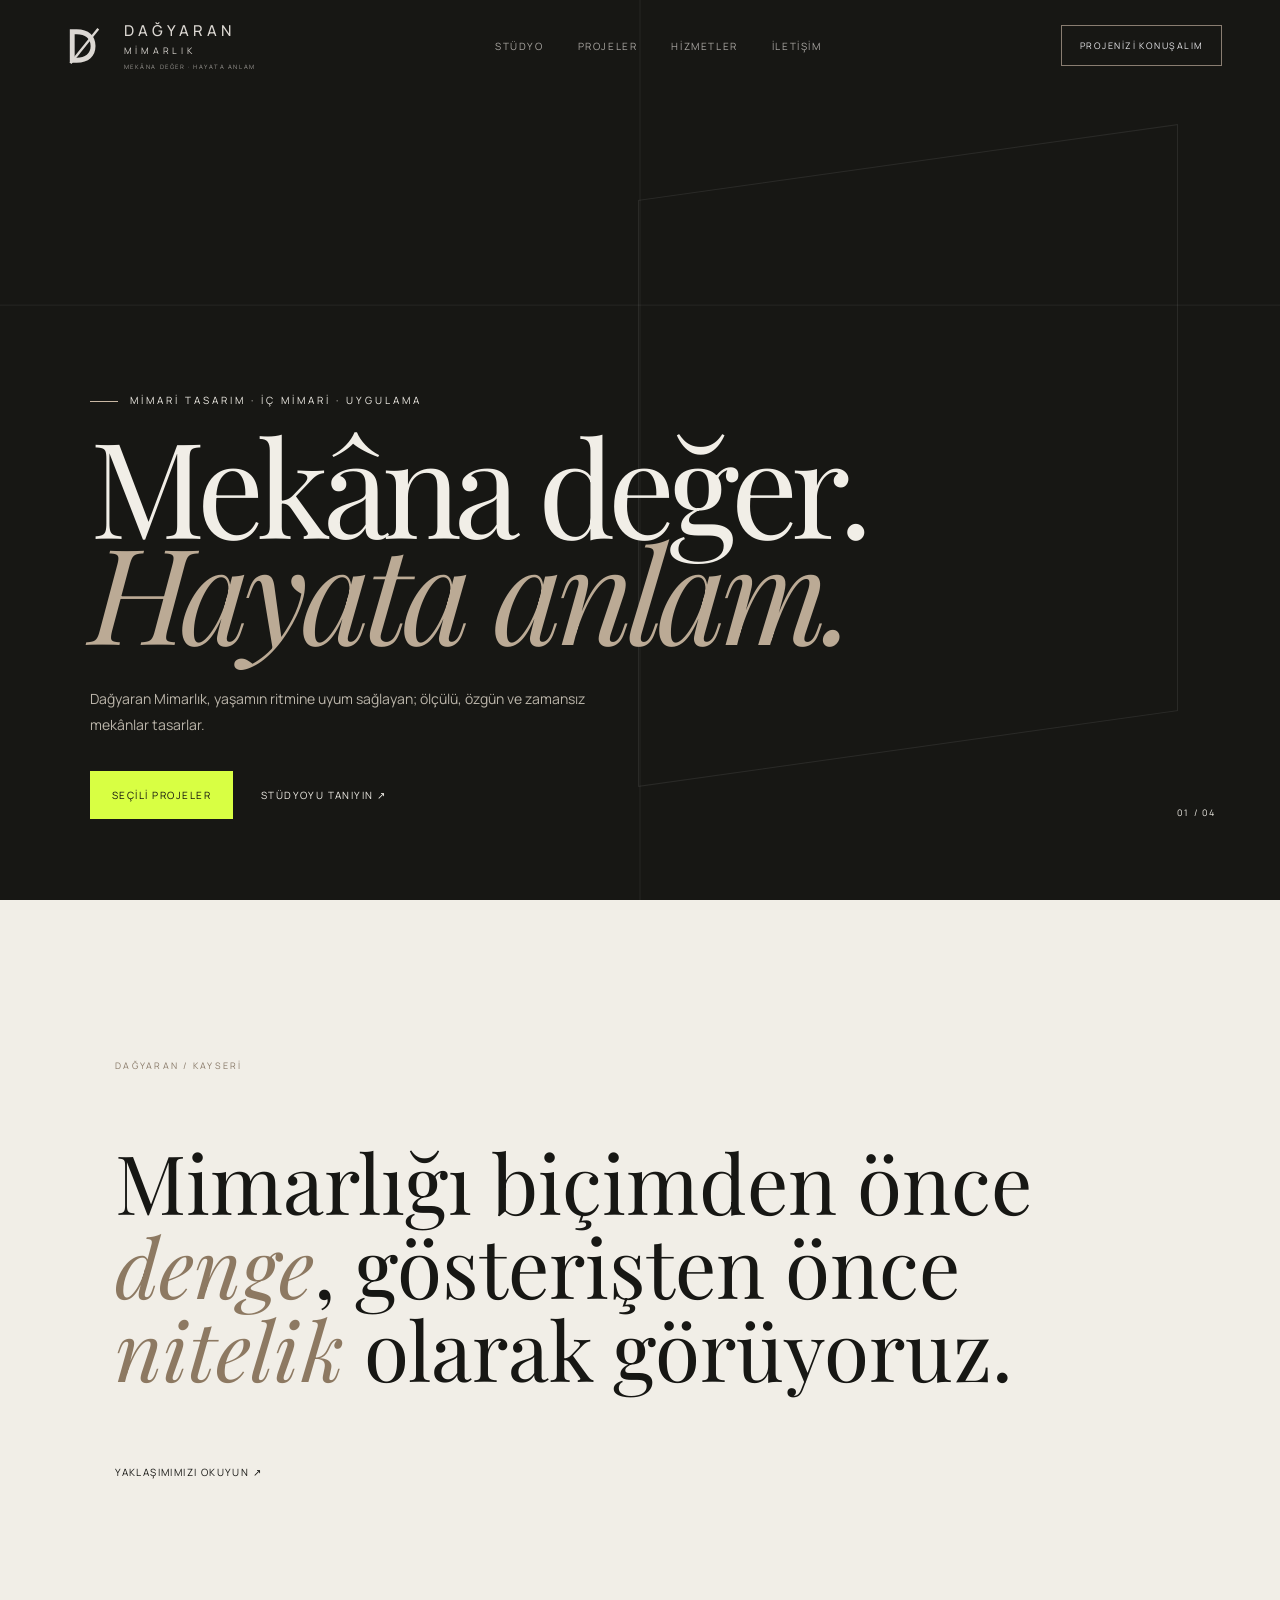
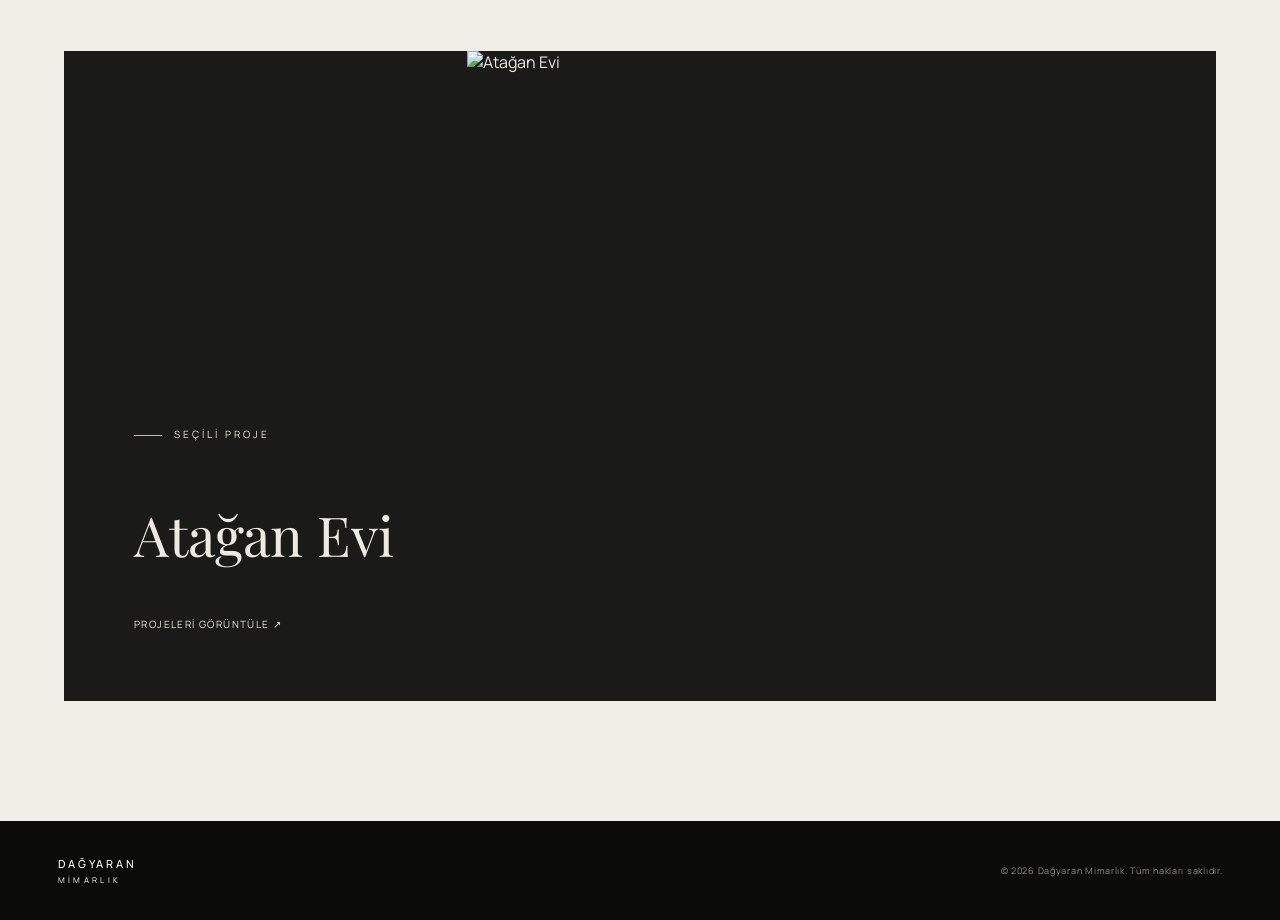
==== commit 1b259b3d: "Kok adresi anasayfaya yonlendir" ====
--- a/index.html
+++ b/index.html
@@ -1 +1 @@
-<!doctype html><html lang="tr"><head><meta charset="utf-8"><meta name="viewport" content="width=device-width,initial-scale=1"><meta name="description" content="Mimari tasarım, iç mimari ve uygulama."><title>Dağyaran Mimarlık | Kayseri</title><link rel="preconnect" href="https://fonts.googleapis.com"><link rel="preconnect" href="https://fonts.gstatic.com" crossorigin><link href="https://fonts.googleapis.com/css2?family=Manrope:wght@300;400;500;600&family=Playfair+Display:ital,wght@0,400;1,400&display=swap" rel="stylesheet"><link rel="stylesheet" href="styles.css"></head><body class="inner-page"><div class="page-curtain"></div><header class="site-header inner-header"><a class="brand" href="index.html"><span class="brand-mark"><svg viewBox="0 0 72 72"><path d="M17 12v48h10c17 0 27-9 27-24S44 12 27 12H17Zm7 7h3c12 0 20 6 20 17s-8 17-20 17h-3V19Z" fill="currentColor"/><path d="M58 11 18 61" fill="none" stroke="currentColor" stroke-width="3.4"/></svg></span><span class="brand-lockup"><span class="brand-text"><strong>DAĞYARAN</strong><em>MİMARLIK</em></span><span class="brand-tagline">MEKÂNA DEĞER · HAYATA ANLAM</span></span></a><nav class="desktop-nav"><a href="hakkimizda.html">Stüdyo</a><a href="projeler.html">Projeler</a><a href="hizmetler.html">Hizmetler</a><a href="iletisim.html">İletişim</a></nav><a class="header-cta" href="iletisim.html">Projenizi Konuşalım</a></header><main><section class="home-hero"><div class="home-lines"></div><div class="home-hero-copy"><p class="eyebrow">MİMARİ TASARIM · İÇ MİMARİ · UYGULAMA</p><h1>Mekâna değer.<br><em>Hayata anlam.</em></h1><p>Dağyaran Mimarlık, yaşamın ritmine uyum sağlayan; ölçülü, özgün ve zamansız mekânlar tasarlar.</p><div class="home-actions"><a class="button light page-link" href="projeler.html">Seçili Projeler</a><a class="quiet-link page-link" href="hakkimizda.html">Stüdyoyu tanıyın ↗</a></div></div><div class="home-number">01 / 04</div></section><section class="home-intro"><p>DAĞYARAN / KAYSERİ</p><h2>Mimarlığı biçimden önce <em>denge</em>, gösterişten önce <em>nitelik</em> olarak görüyoruz.</h2><a href="hakkimizda.html" class="quiet-link page-link">Yaklaşımımızı okuyun ↗</a></section><section class="home-feature"><div><p class="eyebrow">SEÇİLİ PROJE</p><h2>Atağan Evi</h2><a href="projeler.html" class="quiet-link page-link">Projeleri görüntüle ↗</a></div><img src="https://drive.google.com/thumbnail?id=1v3eEyQSpE3MELbaEAuK14rETK1fbe3Ud&sz=w1600" alt="Atağan Evi"></section></main><footer><a class="brand footer-brand" href="index.html"><span class="brand-text"><strong>DAĞYARAN</strong><em>MİMARLIK</em></span></a><p>© 2026 Dağyaran Mimarlık. Tüm hakları saklıdır.</p></footer><script src="pages.js"></script></body></html>+<!doctype html><html lang="tr"><head><meta charset="utf-8"><meta http-equiv="refresh" content="0;url=anasayfa.html"><link rel="canonical" href="https://dagyaranmimarlik.com/anasayfa.html"><title>Dağyaran Mimarlık</title><script>location.replace("anasayfa.html")</script></head><body></body></html>
